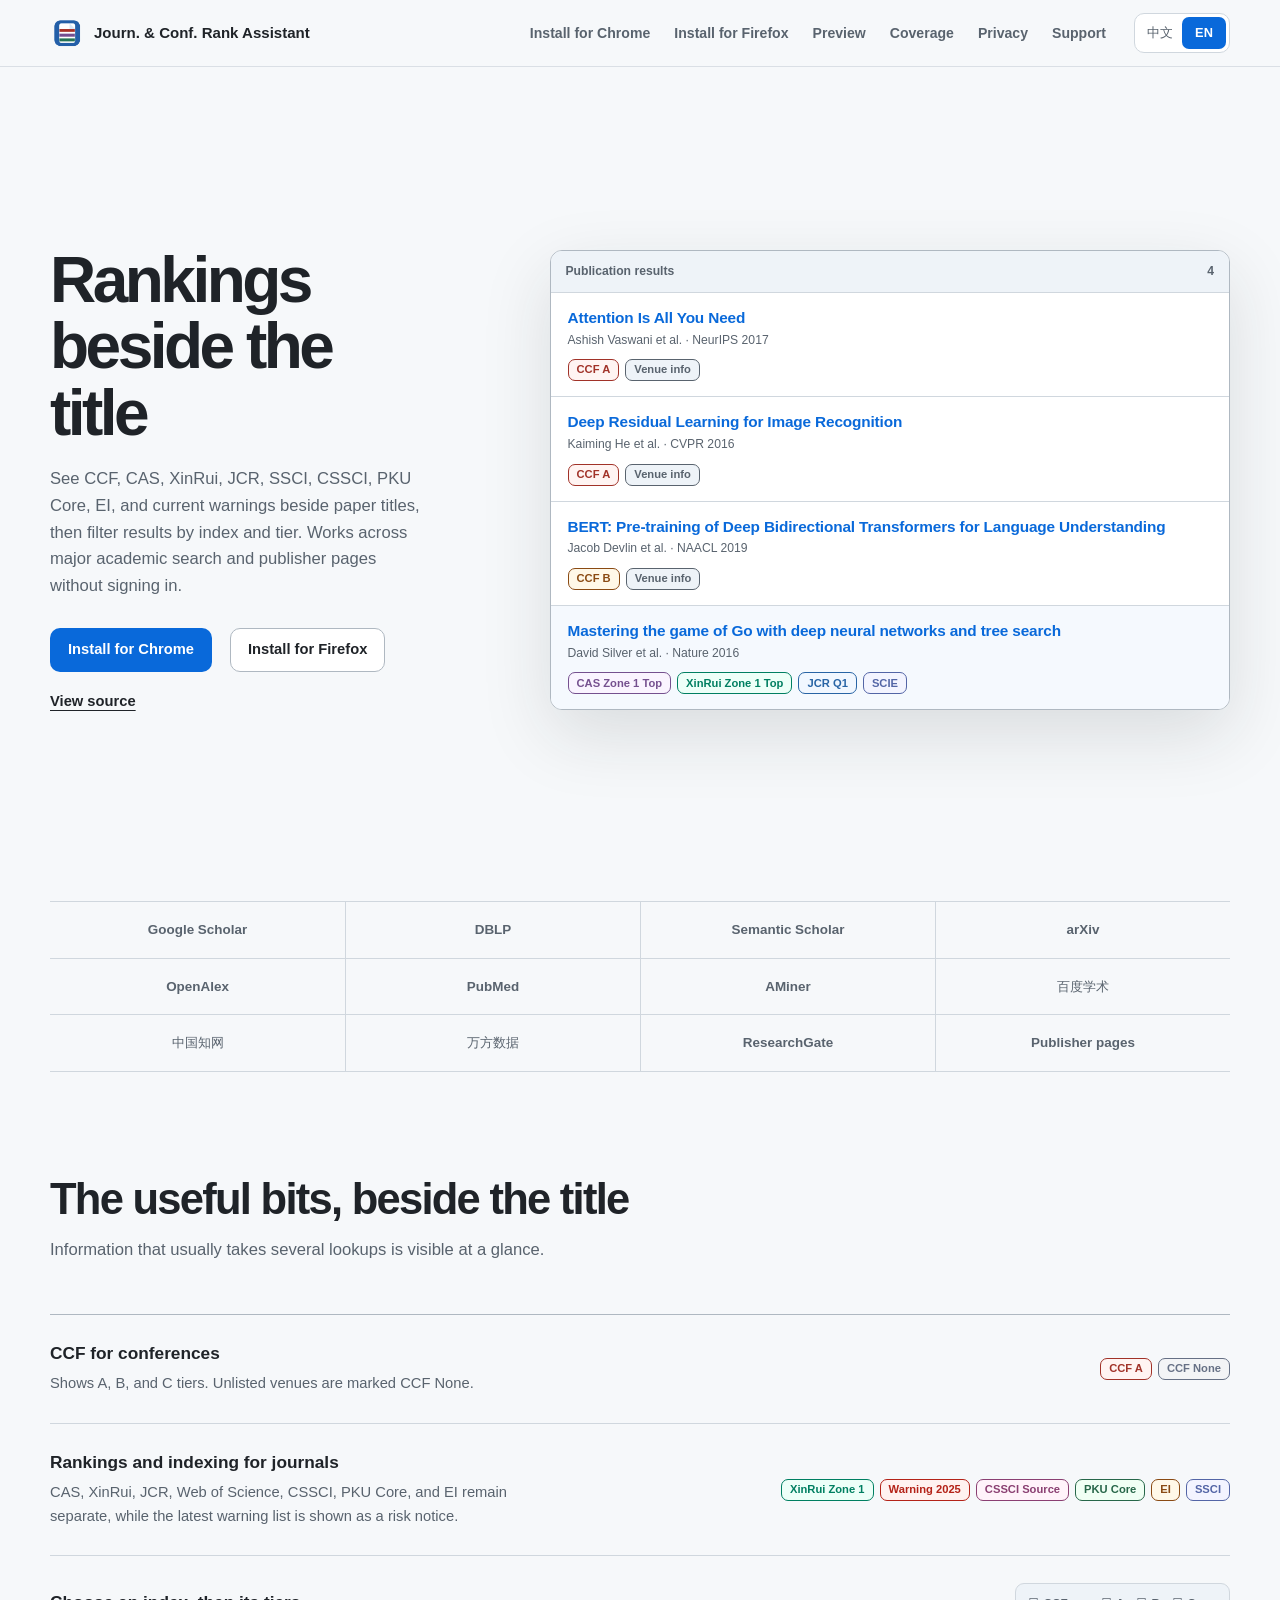
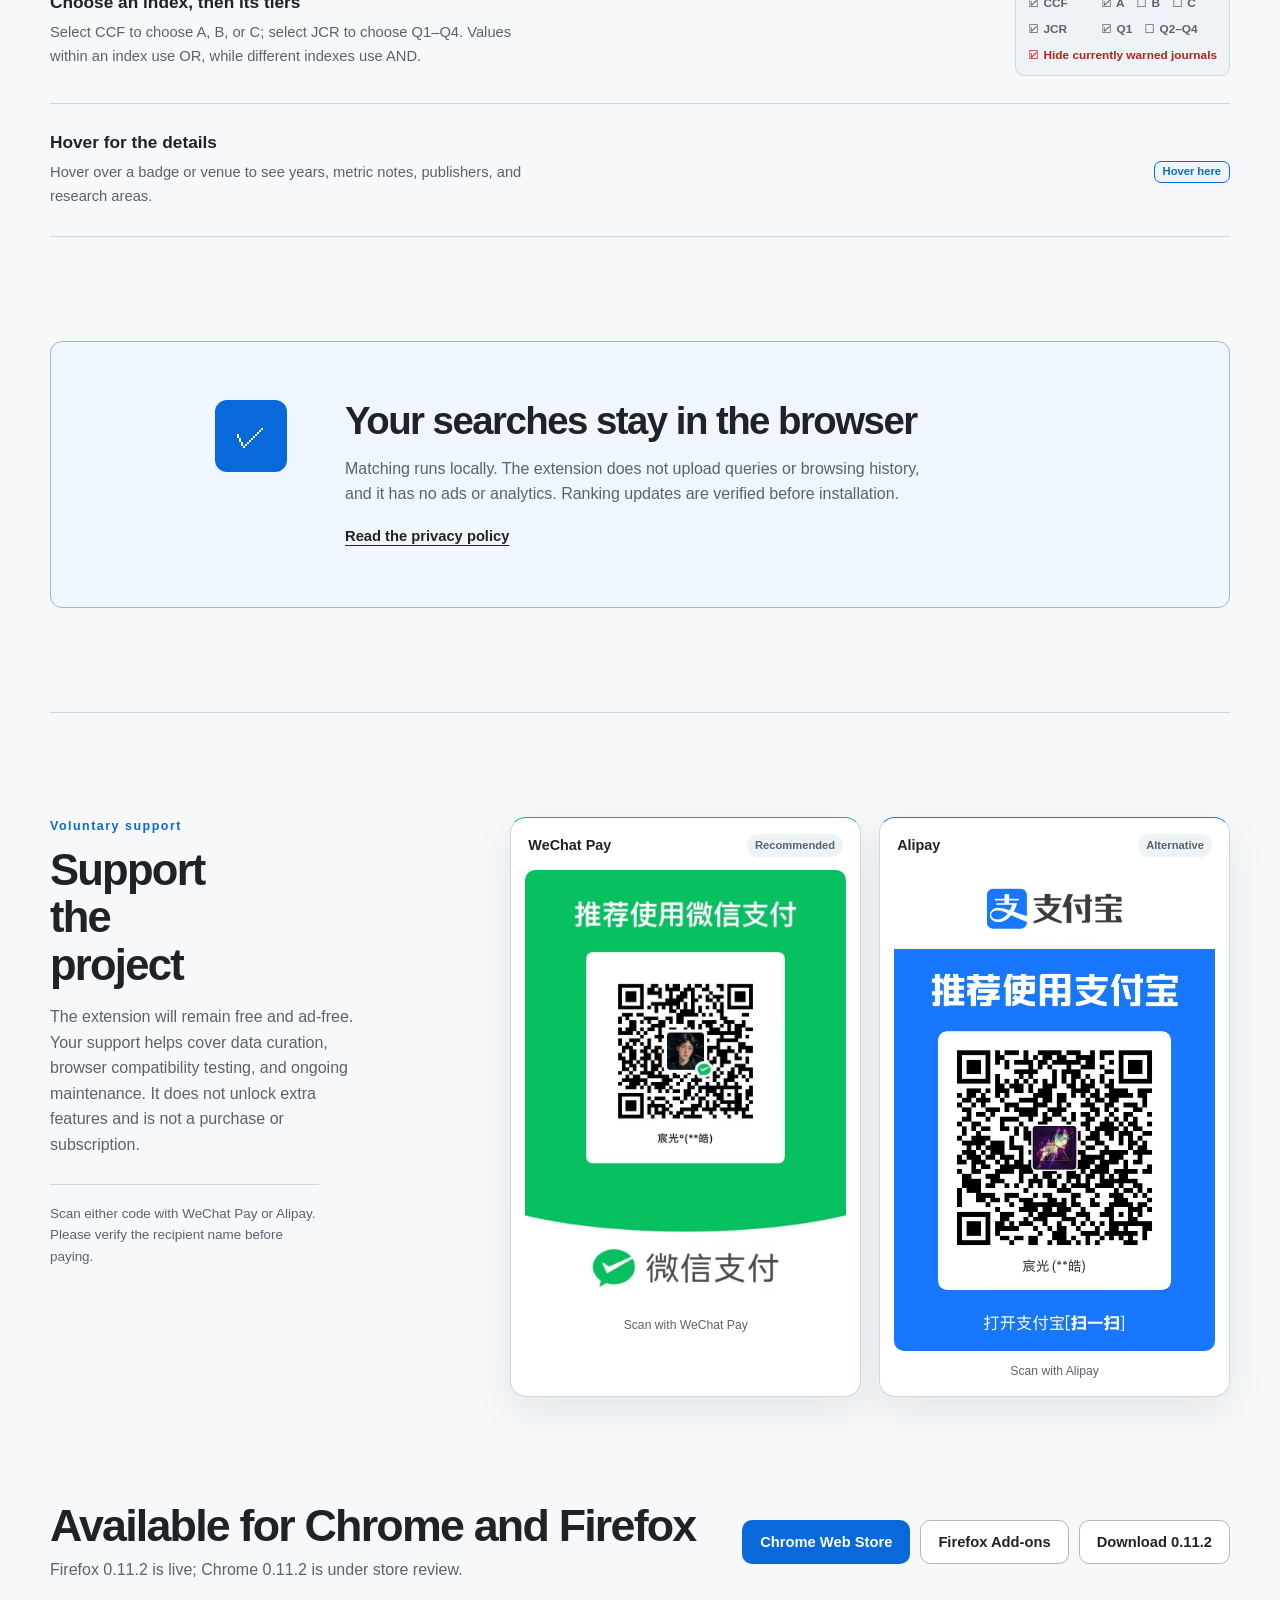
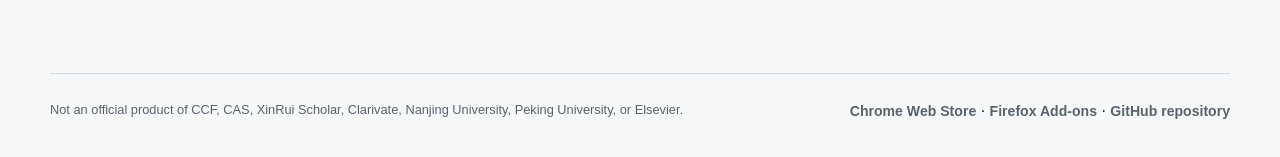
==== docs/index.html @ 6f4855c4 "Update website and release status for v0.11.2" ====
<!doctype html>
<html lang="zh-CN" data-lang="zh" translate="no" class="notranslate">
<head>
  <meta charset="utf-8">
  <meta name="viewport" content="width=device-width, initial-scale=1">
  <meta name="google" content="notranslate">
  <meta name="google-site-verification" content="rmyz9SUyBuZrdZ67i3fls0Q1gZlMisBlc8nYEHwJUdw" />
  <meta name="color-scheme" content="light dark">
  <meta name="description" content="在常用学术检索与出版社公开页面的论文标题旁显示期刊会议等级、分区与收录信息，并按索引与等级筛选论文。">
  <link rel="canonical" href="https://polarislight.github.io/Journal-Conference-Rank-Assistant/">
  <link rel="icon" type="image/png" href="assets/icon128.png">
  <link rel="stylesheet" href="styles.css">
  <title>期刊会议等级与分区助手</title>
</head>
<body>
  <a class="skip-link" href="#main" data-zh="跳到正文" data-en="Skip to content">跳到正文</a>
  <header class="site-header">
    <div class="header-inner">
      <a class="brand" href="#top" aria-label="期刊会议等级与分区助手主页" data-aria-zh="期刊会议等级与分区助手主页" data-aria-en="Journal and Conference Rank Assistant home">
        <img src="assets/icon128.png" width="34" height="34" alt="">
        <span data-zh="期刊会议等级与分区助手" data-en="Journ. & Conf. Rank Assistant">期刊会议等级与分区助手</span>
      </a>
      <nav class="site-nav" aria-label="主要导航" data-aria-zh="主要导航" data-aria-en="Primary navigation">
        <a href="https://chromewebstore.google.com/detail/ibanchmlkanbhbddpejommgfhpfofifm" data-zh="安装 Chrome 版" data-en="Install for Chrome">安装 Chrome 版</a>
        <a href="https://addons.mozilla.org/addon/journal-conf-rank-assistant" data-zh="安装 Firefox 版" data-en="Install for Firefox">安装 Firefox 版</a>
        <a href="#preview" data-zh="效果" data-en="Preview">效果</a>
        <a href="#coverage" data-zh="支持内容" data-en="Coverage">支持内容</a>
        <a href="#privacy" data-zh="隐私" data-en="Privacy">隐私</a>
        <a href="#support" data-zh="支持项目" data-en="Support">支持项目</a>
      </nav>
      <div class="language-switch" aria-label="Language">
        <button type="button" data-language="zh" aria-pressed="true">中文</button>
        <button type="button" data-language="en" aria-pressed="false">EN</button>
      </div>
    </div>
  </header>
  <main id="main">
    <section class="hero" id="top">
      <div class="hero-copy">
        <h1 data-zh="查论文时，顺手把等级看了" data-en="Rankings beside the title">查论文时，顺手把等级看了</h1>
        <p class="hero-summary" data-zh="插件把 CCF、中科院、新锐、JCR、SSCI、CSSCI、北大核心、EI 和当前预警放在论文标题旁，还能按索引与等级筛选结果。覆盖常用学术检索与出版社公开页面，无需登录。" data-en="See CCF, CAS, XinRui, JCR, SSCI, CSSCI, PKU Core, EI, and current warnings beside paper titles, then filter results by index and tier. Works across major academic search and publisher pages without signing in.">插件把 CCF、中科院、新锐、JCR、SSCI、CSSCI、北大核心、EI 和当前预警放在论文标题旁，还能按索引与等级筛选结果。覆盖常用学术检索与出版社公开页面，无需登录。</p>
        <div class="hero-actions">
          <a class="button button-primary" href="https://chromewebstore.google.com/detail/ibanchmlkanbhbddpejommgfhpfofifm" data-zh="安装 Chrome 版" data-en="Install for Chrome">安装 Chrome 版</a>
          <a class="button button-secondary" href="https://addons.mozilla.org/addon/journal-conf-rank-assistant" data-zh="安装 Firefox 版" data-en="Install for Firefox">安装 Firefox 版</a>
          <a class="text-link" href="https://github.com/PolarisLight/Journal-Conference-Rank-Assistant" data-zh="查看源代码" data-en="View source">查看源代码</a>
        </div>
      </div>
      <div class="paper-preview" id="preview" aria-label="经典论文中的插件显示效果" data-aria-zh="经典论文中的插件显示效果" data-aria-en="Extension preview on well-known papers">
        <div class="preview-toolbar"><span data-zh="论文检索结果" data-en="Publication results">论文检索结果</span><span class="preview-count">4</span></div>
        <article class="paper-row">
          <h2>Attention Is All You Need</h2><p>Ashish Vaswani et al. · NeurIPS 2017</p>
          <div class="badge-row"><span class="rank-badge badge-ccf" title="CCF A">CCF A</span><span class="venue-chip" data-zh="会议详情" data-en="Venue info">会议详情</span></div>
        </article>
        <article class="paper-row">
          <h2>Deep Residual Learning for Image Recognition</h2><p>Kaiming He et al. · CVPR 2016</p>
          <div class="badge-row"><span class="rank-badge badge-ccf" title="CCF A">CCF A</span><span class="venue-chip" data-zh="会议详情" data-en="Venue info">会议详情</span></div>
        </article>
        <article class="paper-row">
          <h2>BERT: Pre-training of Deep Bidirectional Transformers for Language Understanding</h2><p>Jacob Devlin et al. · NAACL 2019</p>
          <div class="badge-row"><span class="rank-badge badge-ccf-b" title="CCF B">CCF B</span><span class="venue-chip" data-zh="会议详情" data-en="Venue info">会议详情</span></div>
        </article>
        <article class="paper-row paper-row-journal">
          <h2>Mastering the game of Go with deep neural networks and tree search</h2><p>David Silver et al. · Nature 2016</p>
          <div class="badge-row"><span class="rank-badge badge-cas" data-zh="中科院 1区 Top" data-en="CAS Zone 1 Top">中科院 1区 Top</span><span class="rank-badge badge-xinrui" data-zh="新锐 1区 Top" data-en="XinRui Zone 1 Top">新锐 1区 Top</span><span class="rank-badge badge-jcr">JCR Q1</span><span class="rank-badge badge-wos">SCIE</span></div>
        </article>
      </div>
    </section>
    <section class="support-strip" aria-label="支持的平台" data-aria-zh="支持的平台" data-aria-en="Supported platforms"><span>Google Scholar</span><span>DBLP</span><span>Semantic Scholar</span><span>arXiv</span><span>OpenAlex</span><span>PubMed</span><span>AMiner</span><span>百度学术</span><span>中国知网</span><span>万方数据</span><span>ResearchGate</span><span data-zh="出版社页面" data-en="Publisher pages">出版社页面</span></section>
    <section class="section coverage" id="coverage">
      <div class="section-heading"><h2 data-zh="标题旁边，刚好够用" data-en="The useful bits, beside the title">标题旁边，刚好够用</h2><p data-zh="平时要另外打开几个网站查的信息，现在可以直接扫一眼。" data-en="Information that usually takes several lookups is visible at a glance.">平时要另外打开几个网站查的信息，现在可以直接扫一眼。</p></div>
      <div class="coverage-list">
        <article>
          <div><h3 data-zh="会议看 CCF" data-en="CCF for conferences">会议看 CCF</h3><p data-zh="显示 A、B、C 类。未收录的会议会明确标成 CCF None。" data-en="Shows A, B, and C tiers. Unlisted venues are marked CCF None.">显示 A、B、C 类。未收录的会议会明确标成 CCF None。</p></div>
          <div class="row-example"><span class="rank-badge badge-ccf">CCF A</span><span class="rank-badge badge-none">CCF None</span></div>
        </article>
        <article>
          <div><h3 data-zh="期刊看分区与收录" data-en="Rankings and indexing for journals">期刊看分区与收录</h3><p data-zh="中科院、新锐、JCR、Web of Science、CSSCI、北大核心和 EI 各自显示，最新预警名单另作风险提示。" data-en="CAS, XinRui, JCR, Web of Science, CSSCI, PKU Core, and EI remain separate, while the latest warning list is shown as a risk notice.">中科院、新锐、JCR、Web of Science、CSSCI、北大核心和 EI 各自显示，最新预警名单另作风险提示。</p></div>
          <div class="row-example"><span class="rank-badge badge-xinrui" data-zh="新锐 1区" data-en="XinRui Zone 1">新锐 1区</span><span class="rank-badge badge-warning" data-zh="预警 2025" data-en="Warning 2025">预警 2025</span><span class="rank-badge badge-cssci" data-zh="CSSCI 来源" data-en="CSSCI Source">CSSCI 来源</span><span class="rank-badge badge-pku" data-zh="北大核心" data-en="PKU Core">北大核心</span><span class="rank-badge badge-ei">EI</span><span class="rank-badge badge-wos">SSCI</span></div>
        </article>
        <article>
          <div><h3 data-zh="先选索引，再选等级" data-en="Choose an index, then its tiers">先选索引，再选等级</h3><p data-zh="勾选 CCF 后选择 A、B、C；勾选 JCR 后选择 Q1–Q4。同一索引内取并集，不同索引之间取交集。" data-en="Select CCF to choose A, B, or C; select JCR to choose Q1–Q4. Values within an index use OR, while different indexes use AND.">勾选 CCF 后选择 A、B、C；勾选 JCR 后选择 Q1–Q4。同一索引内取并集，不同索引之间取交集。</p></div>
          <div class="filter-example"><span>☑ CCF</span><span>☑ A　☐ B　☐ C</span><span>☑ JCR</span><span>☑ Q1　☐ Q2–Q4</span><span class="warning-filter-demo" data-zh="☑ 隐藏当前预警期刊" data-en="☑ Hide currently warned journals">☑ 隐藏当前预警期刊</span></div>
        </article>
        <article>
          <div><h3 data-zh="悬停再看细节" data-en="Hover for the details">悬停再看细节</h3><p data-zh="想细看时，把鼠标放到标签或期刊会议名称上。年份、指标说明、出版社和研究方向会出现在浮层里。" data-en="Hover over a badge or venue to see years, metric notes, publishers, and research areas.">想细看时，把鼠标放到标签或期刊会议名称上。年份、指标说明、出版社和研究方向会出现在浮层里。</p></div>
          <div class="hover-sample" tabindex="0"><span data-zh="把鼠标放这里" data-en="Hover here">把鼠标放这里</span><div class="sample-tooltip" role="tooltip"><strong>Nature</strong><span data-zh="出版商：Springer Nature" data-en="Publisher: Springer Nature">出版商：Springer Nature</span><span data-zh="方向：综合科学" data-en="Area: Multidisciplinary science">方向：综合科学</span></div></div>
        </article>
      </div>
    </section>
    <section class="section privacy-section" id="privacy">
      <div class="privacy-mark" aria-hidden="true">✓</div>
      <div class="privacy-copy"><h2 data-zh="检索记录不离开浏览器" data-en="Your searches stay in the browser">检索记录不离开浏览器</h2><p data-zh="匹配在本地完成。插件不上传检索词和浏览记录，也没有广告或统计跟踪。分区数据更新从项目仓库下载，并在替换前校验签名。" data-en="Matching runs locally. The extension does not upload queries or browsing history, and it has no ads or analytics. Ranking updates are verified before installation.">匹配在本地完成。插件不上传检索词和浏览记录，也没有广告或统计跟踪。分区数据更新从项目仓库下载，并在替换前校验签名。</p><a class="text-link" href="https://github.com/PolarisLight/Journal-Conference-Rank-Assistant/blob/main/PRIVACY.md" data-zh="阅读隐私政策" data-en="Read the privacy policy">阅读隐私政策</a></div>
    </section>
    <section class="section support-section" id="support" aria-labelledby="support-title">
      <div class="support-copy">
        <p class="support-kicker" data-zh="自愿支持" data-en="Voluntary support">自愿支持</p>
        <h2 id="support-title" data-zh="支持项目" data-en="Support the project">支持项目</h2>
        <p data-zh="插件会继续保持免费、无广告。你的支持会用于数据整理、浏览器兼容测试与项目维护，不会解锁额外功能，也不构成购买或订阅。" data-en="The extension will remain free and ad-free. Your support helps cover data curation, browser compatibility testing, and ongoing maintenance. It does not unlock extra features and is not a purchase or subscription.">插件会继续保持免费、无广告。你的支持会用于数据整理、浏览器兼容测试与项目维护，不会解锁额外功能，也不构成购买或订阅。</p>
        <p class="support-note" data-zh="请选择任意一种方式扫码。支付前请核对收款人昵称。" data-en="Scan either code with WeChat Pay or Alipay. Please verify the recipient name before paying.">请选择任意一种方式扫码。支付前请核对收款人昵称。</p>
      </div>
      <div class="support-payments" aria-label="微信与支付宝收款码" data-aria-zh="微信与支付宝收款码" data-aria-en="WeChat Pay and Alipay payment codes">
        <figure class="support-payment support-payment-wechat">
          <div class="support-payment-head"><strong data-zh="微信支付" data-en="WeChat Pay">微信支付</strong><span data-zh="推荐" data-en="Recommended">推荐</span></div>
          <img src="assets/support-wechat.jpg" width="828" height="1124" loading="lazy" decoding="async" alt="微信支付收款二维码" data-alt-zh="微信支付收款二维码" data-alt-en="WeChat Pay payment QR code">
          <figcaption data-zh="打开微信扫一扫" data-en="Scan with WeChat Pay">打开微信扫一扫</figcaption>
        </figure>
        <figure class="support-payment support-payment-alipay">
          <div class="support-payment-head"><strong data-zh="支付宝" data-en="Alipay">支付宝</strong><span data-zh="备用" data-en="Alternative">备用</span></div>
          <img src="assets/support-alipay.jpg" width="1280" height="1919" loading="lazy" decoding="async" alt="支付宝收款二维码" data-alt-zh="支付宝收款二维码" data-alt-en="Alipay payment QR code">
          <figcaption data-zh="打开支付宝扫一扫" data-en="Scan with Alipay">打开支付宝扫一扫</figcaption>
        </figure>
      </div>
    </section>
    <section class="final-cta"><div><h2 data-zh="Chrome 与 Firefox 均已上架" data-en="Available for Chrome and Firefox">Chrome 与 Firefox 均已上架</h2><p data-zh="Firefox 0.11.2 已发布；Chrome 0.11.2 正在商店审核。" data-en="Firefox 0.11.2 is live; Chrome 0.11.2 is under store review.">Firefox 0.11.2 已发布；Chrome 0.11.2 正在商店审核。</p></div><div class="final-actions"><a class="button button-primary" href="https://chromewebstore.google.com/detail/ibanchmlkanbhbddpejommgfhpfofifm" data-zh="Chrome Web Store" data-en="Chrome Web Store">Chrome Web Store</a><a class="button button-secondary" href="https://addons.mozilla.org/addon/journal-conf-rank-assistant" data-zh="Firefox Add-ons" data-en="Firefox Add-ons">Firefox Add-ons</a><a class="button button-secondary" href="https://github.com/PolarisLight/Journal-Conference-Rank-Assistant/releases/tag/v0.11.2" data-zh="下载 0.11.2" data-en="Download 0.11.2">下载 0.11.2</a></div></section>
  </main>
  <footer><p data-zh="非 CCF、中科院、新锐学术、Clarivate、南京大学、北京大学或 Elsevier 官方产品。" data-en="Not an official product of CCF, CAS, XinRui Scholar, Clarivate, Nanjing University, Peking University, or Elsevier.">非 CCF、中科院、新锐学术、Clarivate、南京大学、北京大学或 Elsevier 官方产品。</p><div><a href="https://chromewebstore.google.com/detail/ibanchmlkanbhbddpejommgfhpfofifm" data-zh="Chrome 官方安装" data-en="Chrome Web Store">Chrome 官方安装</a> · <a href="https://addons.mozilla.org/addon/journal-conf-rank-assistant" data-zh="Firefox 官方安装" data-en="Firefox Add-ons">Firefox 官方安装</a> · <a href="https://github.com/PolarisLight/Journal-Conference-Rank-Assistant" data-zh="GitHub 仓库" data-en="GitHub repository">GitHub 仓库</a></div></footer>
  <script src="script.js"></script>
</body>
</html>
---- docs/styles.css ----
:root {
  color-scheme: light dark;
  --page: #f6f8fa;
  --surface: #ffffff;
  --surface-soft: #eef3f8;
  --text: #1f2328;
  --muted: #59636e;
  --line: #d0d7de;
  --line-strong: #afb8c1;
  --accent: #0969da;
  --accent-hover: #075bbd;
  --accent-text: #ffffff;
  --shadow: 0 24px 70px rgba(31, 35, 40, 0.13);
  --radius: 12px;
  --max-width: 1180px;
  font-family: ui-sans-serif, -apple-system, BlinkMacSystemFont, "Segoe UI", sans-serif;
  font-synthesis: none;
}

* {
  box-sizing: border-box;
}

[hidden] {
  display: none !important;
}

html {
  scroll-behavior: smooth;
}

body {
  margin: 0;
  color: var(--text);
  background: var(--page);
  line-height: 1.6;
  text-rendering: optimizeLegibility;
}

a {
  color: inherit;
}

button,
a {
  -webkit-tap-highlight-color: transparent;
}

button:focus-visible,
a:focus-visible,
[tabindex]:focus-visible {
  outline: 3px solid color-mix(in srgb, var(--accent) 55%, transparent);
  outline-offset: 3px;
}

.skip-link {
  position: fixed;
  top: 10px;
  left: 10px;
  z-index: 20;
  padding: 8px 12px;
  border-radius: var(--radius);
  color: var(--accent-text);
  background: var(--accent);
  transform: translateY(-160%);
}

.skip-link:focus {
  transform: translateY(0);
}

.site-header {
  position: sticky;
  top: 0;
  z-index: 10;
  border-bottom: 1px solid color-mix(in srgb, var(--line) 75%, transparent);
  background: color-mix(in srgb, var(--page) 92%, transparent);
  backdrop-filter: blur(14px);
  -webkit-backdrop-filter: blur(14px);
}

.header-inner {
  display: grid;
  grid-template-columns: minmax(0, 1fr) auto auto;
  align-items: center;
  gap: 28px;
  width: min(calc(100% - 40px), var(--max-width));
  min-height: 66px;
  margin: 0 auto;
}

.brand {
  display: inline-flex;
  align-items: center;
  gap: 10px;
  width: fit-content;
  font-size: 0.94rem;
  font-weight: 700;
  text-decoration: none;
  white-space: nowrap;
}

.brand img {
  border-radius: 9px;
}

.site-nav {
  display: flex;
  gap: 24px;
  white-space: nowrap;
}

.site-nav a,
footer a {
  color: var(--muted);
  font-size: 0.88rem;
  font-weight: 600;
  text-decoration: none;
}

.site-nav a:hover,
footer a:hover,
.text-link:hover {
  color: var(--accent);
}

.language-switch {
  display: flex;
  padding: 3px;
  border: 1px solid var(--line);
  border-radius: 10px;
  background: var(--surface);
}

.language-switch button {
  min-width: 44px;
  min-height: 32px;
  padding: 4px 9px;
  border: 0;
  border-radius: 7px;
  color: var(--muted);
  background: transparent;
  font: inherit;
  font-size: 0.8rem;
  font-weight: 700;
  cursor: pointer;
}

.language-switch button[aria-pressed="true"] {
  color: var(--accent-text);
  background: var(--accent);
}

main,
footer {
  width: min(calc(100% - 40px), var(--max-width));
  margin: 0 auto;
}

.support-section {
  display: grid;
  grid-template-columns: minmax(240px, 0.68fr) minmax(520px, 1.32fr);
  gap: clamp(44px, 7vw, 92px);
  align-items: start;
  border-top: 1px solid var(--line);
}

.support-copy {
  position: sticky;
  top: 106px;
}

.support-kicker {
  margin-bottom: 10px;
  color: var(--accent);
  font-size: 0.78rem;
  font-weight: 800;
  letter-spacing: 0.12em;
}

.support-copy h2 {
  max-width: 7ch;
}

.support-copy > p:not(.support-kicker) {
  max-width: 36ch;
  color: var(--muted);
}

.support-note {
  margin: 26px 0 0;
  padding-top: 18px;
  border-top: 1px solid var(--line);
  font-size: 0.84rem;
}

.support-payments {
  display: grid;
  grid-template-columns: repeat(2, minmax(0, 1fr));
  gap: 18px;
}

.support-payment {
  min-width: 0;
  margin: 0;
  padding: 14px;
  border: 1px solid var(--line);
  border-radius: 16px;
  background: var(--surface);
  box-shadow: 0 14px 38px rgba(31, 35, 40, 0.08);
}

.support-payment-head {
  display: flex;
  align-items: center;
  justify-content: space-between;
  gap: 12px;
  min-height: 38px;
  padding: 0 3px 10px;
}

.support-payment-head strong {
  font-size: 0.9rem;
}

.support-payment-head span {
  padding: 3px 8px;
  border-radius: 999px;
  color: var(--muted);
  background: var(--surface-soft);
  font-size: 0.7rem;
  font-weight: 700;
}

.support-payment img {
  display: block;
  width: 100%;
  height: auto;
  border-radius: 10px;
  background: #ffffff;
}

.support-payment figcaption {
  padding: 11px 3px 1px;
  color: var(--muted);
  font-size: 0.76rem;
  text-align: center;
}

.support-payment-wechat {
  border-top-color: #07c160;
}

.support-payment-alipay {
  border-top-color: #1677ff;
}

.hero {
  display: grid;
  grid-template-columns: minmax(300px, 0.82fr) minmax(560px, 1.32fr);
  align-items: center;
  gap: clamp(42px, 6vw, 84px);
  min-height: calc(100dvh - 66px);
  padding: 48px 0 56px;
}

h1,
h2,
h3,
p {
  margin-top: 0;
}

h1 {
  max-width: 10ch;
  margin-bottom: 20px;
  font-size: clamp(2.8rem, 5vw, 4.8rem);
  line-height: 1.04;
  letter-spacing: -0.055em;
}

h2 {
  margin-bottom: 14px;
  font-size: clamp(2rem, 3.4vw, 3.25rem);
  line-height: 1.1;
  letter-spacing: -0.04em;
}

h3 {
  margin-bottom: 7px;
  font-size: 1.08rem;
  line-height: 1.35;
}

.hero-summary {
  max-width: 40ch;
  margin-bottom: 28px;
  color: var(--muted);
  font-size: 1.04rem;
}

.hero-actions {
  display: flex;
  align-items: center;
  flex-wrap: wrap;
  gap: 18px;
}

.button {
  display: inline-flex;
  align-items: center;
  justify-content: center;
  min-height: 44px;
  padding: 10px 17px;
  border: 1px solid transparent;
  border-radius: 10px;
  font-size: 0.92rem;
  font-weight: 700;
  line-height: 1;
  text-decoration: none;
  white-space: nowrap;
  transition: transform 140ms ease, background-color 140ms ease;
}

.button:active {
  transform: translateY(1px);
}

.button-primary {
  color: var(--accent-text);
  background: var(--accent);
}

.button-primary:hover {
  background: var(--accent-hover);
}

.button-secondary {
  border-color: var(--line-strong);
  color: var(--text);
  background: var(--surface);
}

.button-secondary:hover {
  border-color: var(--accent);
  color: var(--accent);
}

.text-link {
  color: var(--text);
  font-size: 0.92rem;
  font-weight: 650;
  text-underline-offset: 4px;
}

.paper-preview {
  overflow: hidden;
  border: 1px solid var(--line-strong);
  border-radius: var(--radius);
  background: var(--surface);
  box-shadow: var(--shadow);
}

.preview-toolbar {
  display: flex;
  align-items: center;
  gap: 9px;
  min-height: 42px;
  padding: 0 15px;
  border-bottom: 1px solid var(--line);
  color: var(--muted);
  background: var(--surface-soft);
  font-size: 0.76rem;
  font-weight: 700;
}

.preview-count {
  margin-left: auto;
  font-variant-numeric: tabular-nums;
}

.paper-row {
  padding: 15px 17px;
  border-bottom: 1px solid var(--line);
}

.paper-row:last-child {
  border-bottom: 0;
}

.paper-row h2 {
  max-width: none;
  margin: 0 0 3px;
  color: var(--accent);
  font-size: 0.96rem;
  line-height: 1.3;
  letter-spacing: -0.01em;
}

.paper-row p {
  margin-bottom: 9px;
  color: var(--muted);
  font-size: 0.76rem;
}

.paper-row-journal {
  background: color-mix(in srgb, var(--accent) 4%, var(--surface));
}

.badge-row,
.row-example {
  display: flex;
  align-items: center;
  flex-wrap: wrap;
  gap: 6px;
}

.rank-badge,
.venue-chip,
.hover-sample > span {
  display: inline-flex;
  align-items: center;
  min-height: 22px;
  padding: 2px 8px;
  border: 1px solid currentColor;
  border-radius: 7px;
  font-size: 0.7rem;
  font-weight: 750;
  line-height: 1.2;
  white-space: nowrap;
}

.badge-ccf {
  color: #a13228;
  background: #fff4f2;
}

.badge-ccf-b {
  color: #8a4a13;
  background: #fff8e8;
}

.badge-none {
  color: #667085;
  background: #f3f4f6;
}

.badge-cas {
  color: #75508f;
  background: #faf4ff;
}

.badge-xinrui {
  color: #007f61;
  background: #edfff8;
}

.badge-warning {
  color: #b42318;
  background: #fff2f0;
}

.badge-jcr {
  color: #2864a5;
  background: #f1f7ff;
}

.badge-wos {
  color: #5365a6;
  background: #f3f4ff;
}

.badge-cssci {
  color: #8a3f72;
  background: #fff3fa;
}

.badge-pku {
  color: #276749;
  background: #f0fff4;
}

.badge-ei {
  color: #8a4a13;
  background: #fff8e8;
}

.filter-example {
  display: grid;
  grid-template-columns: auto auto;
  justify-self: end;
  gap: 7px 14px;
  padding: 10px 12px;
  border: 1px solid var(--line);
  border-radius: 9px;
  color: var(--muted);
  background: var(--surface-soft);
  font-size: 0.74rem;
  font-weight: 700;
}

.warning-filter-demo {
  grid-column: 1 / -1;
  color: #b42318;
}

.venue-chip {
  color: var(--muted);
  background: var(--surface-soft);
}

.support-strip {
  display: grid;
  grid-template-columns: repeat(4, 1fr);
  border-top: 1px solid var(--line);
  border-bottom: 1px solid var(--line);
}

.support-strip span {
  padding: 17px 12px;
  color: var(--muted);
  font-size: 0.84rem;
  font-weight: 700;
  text-align: center;
}

.support-strip span + span {
  border-left: 1px solid var(--line);
}
.support-strip span:nth-child(4n + 1) {
  border-left: 0;
}

.support-strip span:nth-child(n + 5) {
  border-top: 1px solid var(--line);
}

.section {
  padding: 104px 0;
}

.section-heading {
  max-width: 650px;
  margin-bottom: 50px;
}

.section-heading p,
.coverage-list p,
.privacy-copy p,
.final-cta p {
  color: var(--muted);
}

.section-heading p {
  margin-bottom: 0;
  font-size: 1.04rem;
}

.coverage-list {
  border-top: 1px solid var(--line-strong);
}

.coverage-list article {
  display: grid;
  grid-template-columns: minmax(0, 1fr) minmax(250px, 0.72fr);
  align-items: center;
  gap: 24px;
  padding: 27px 0;
  border-bottom: 1px solid var(--line);
}

.coverage-list p {
  max-width: 58ch;
  margin-bottom: 0;
  font-size: 0.92rem;
}

.row-example {
  justify-content: flex-end;
}

.hover-sample {
  position: relative;
  justify-self: end;
  cursor: default;
}

.hover-sample > span {
  color: var(--accent);
  background: color-mix(in srgb, var(--accent) 7%, var(--surface));
}

.sample-tooltip {
  position: absolute;
  right: 0;
  bottom: calc(100% + 10px);
  z-index: 3;
  display: grid;
  gap: 3px;
  width: 235px;
  padding: 12px 14px;
  border: 1px solid var(--line-strong);
  border-radius: 10px;
  color: var(--text);
  background: var(--surface);
  box-shadow: 0 14px 36px rgba(31, 35, 40, 0.18);
  font-size: 0.78rem;
  opacity: 0;
  pointer-events: none;
  transform: translateY(5px);
  transition: opacity 120ms ease, transform 120ms ease;
}

.sample-tooltip span {
  color: var(--muted);
}

.hover-sample:hover .sample-tooltip,
.hover-sample:focus .sample-tooltip,
.hover-sample:focus-within .sample-tooltip {
  opacity: 1;
  transform: translateY(0);
}

.privacy-section {
  display: grid;
  grid-template-columns: 96px minmax(0, 720px);
  align-items: start;
  justify-content: center;
  gap: 34px;
  margin-bottom: 104px;
  padding: 58px;
  border: 1px solid color-mix(in srgb, var(--accent) 28%, var(--line));
  border-radius: var(--radius);
  background: color-mix(in srgb, var(--accent) 6%, var(--surface));
}

.privacy-mark {
  display: grid;
  place-items: center;
  width: 72px;
  height: 72px;
  border-radius: var(--radius);
  color: var(--accent-text);
  background: var(--accent);
  font-size: 2rem;
  font-weight: 800;
}

.privacy-copy h2 {
  font-size: clamp(1.9rem, 3vw, 2.8rem);
}

.privacy-copy p {
  max-width: 68ch;
}

.final-cta {
  display: flex;
  align-items: center;
  justify-content: space-between;
  gap: 40px;
  padding: 0 0 90px;
}

.final-cta h2 {
  margin-bottom: 7px;
  font-size: clamp(2rem, 3.5vw, 3.2rem);
}

.final-cta p {
  margin-bottom: 0;
}

.final-actions {
  display: flex;
  flex-wrap: wrap;
  gap: 10px;
}

footer {
  display: flex;
  align-items: center;
  justify-content: space-between;
  gap: 24px;
  padding: 24px 0 34px;
  border-top: 1px solid var(--line);
}

footer p {
  margin: 0;
  color: var(--muted);
  font-size: 0.8rem;
}

@media (prefers-color-scheme: dark) {
  :root {
    --page: #0d1117;
    --surface: #161b22;
    --surface-soft: #21262d;
    --text: #f0f6fc;
    --muted: #9da7b3;
    --line: #30363d;
    --line-strong: #484f58;
    --accent: #58a6ff;
    --accent-hover: #79b8ff;
    --accent-text: #0d1117;
    --shadow: 0 24px 70px rgba(0, 0, 0, 0.38);
  }

  .badge-ccf { color: #ff938a; background: #321b1b; }
  .badge-ccf-b { color: #e3b341; background: #2e2414; }
  .badge-none { color: #b1bac4; background: #252a31; }
  .badge-cas { color: #d2a8ff; background: #281d32; }
  .badge-jcr { color: #79c0ff; background: #17263a; }
  .badge-wos { color: #a5b4fc; background: #20223d; }
  .badge-cssci { color: #f0a6d2; background: #321d2b; }
  .badge-pku { color: #7ee2a8; background: #173126; }
  .badge-ei { color: #e3b341; background: #2e2414; }
  .sample-tooltip { box-shadow: 0 14px 36px rgba(0, 0, 0, 0.48); }
  .support-payment { box-shadow: 0 14px 38px rgba(0, 0, 0, 0.24); }
}

@media (max-width: 960px) {
  .site-nav { display: none; }
  .header-inner { grid-template-columns: minmax(0, 1fr) auto; }
  .hero {
    grid-template-columns: 1fr;
    min-height: auto;
    padding: 68px 0 74px;
  }
  .hero-copy { max-width: 650px; }
  h1 { max-width: 12ch; }
  .coverage-list article {
    grid-template-columns: minmax(0, 1fr) minmax(220px, 0.72fr);
  }
  .support-section {
    grid-template-columns: 1fr;
  }
  .support-copy {
    position: static;
  }
  .support-copy h2 {
    max-width: none;
  }
  .row-example,
  .hover-sample,
  .filter-example {
    grid-column: 2;
    justify-self: start;
    justify-content: flex-start;
  }
}

@media (max-width: 640px) {
  .header-inner,
  main,
  footer {
    width: min(calc(100% - 28px), var(--max-width));
  }
  .header-inner { gap: 12px; }
  .brand span { display: none; }
  .hero { gap: 38px; padding: 52px 0 60px; }
  h1 { font-size: clamp(2.55rem, 13vw, 3.5rem); }
  .paper-row { padding: 14px; }
  .paper-row h2 { font-size: 0.91rem; }
  .support-strip {
    grid-template-columns: repeat(2, 1fr);
  }
  .support-strip span:nth-child(odd) { border-left: 0; }
  .support-strip span:nth-child(n + 3) { border-top: 1px solid var(--line); }
  .section { padding: 78px 0; }
  .section-heading { margin-bottom: 36px; }
  .coverage-list article {
    grid-template-columns: 1fr;
    gap: 12px;
    padding: 25px 0;
  }
  .row-example,
  .hover-sample,
  .filter-example { grid-column: 1; justify-self: start; }
  .sample-tooltip { right: auto; left: 0; }
  .privacy-section {
    grid-template-columns: 1fr;
    gap: 24px;
    margin-bottom: 78px;
    padding: 34px 24px;
  }
  .privacy-mark { width: 56px; height: 56px; font-size: 1.55rem; }
  .support-payments {
    grid-template-columns: 1fr;
  }
  .support-payment {
    padding: 12px;
  }
  .final-cta {
    align-items: flex-start;
    flex-direction: column;
    padding-bottom: 70px;
  }
  footer {
    align-items: flex-start;
    flex-direction: column;
  }
}

@media (prefers-reduced-motion: reduce) {
  html { scroll-behavior: auto; }
  *, *::before, *::after {
    scroll-behavior: auto !important;
    transition-duration: 0.01ms !important;
  }
}
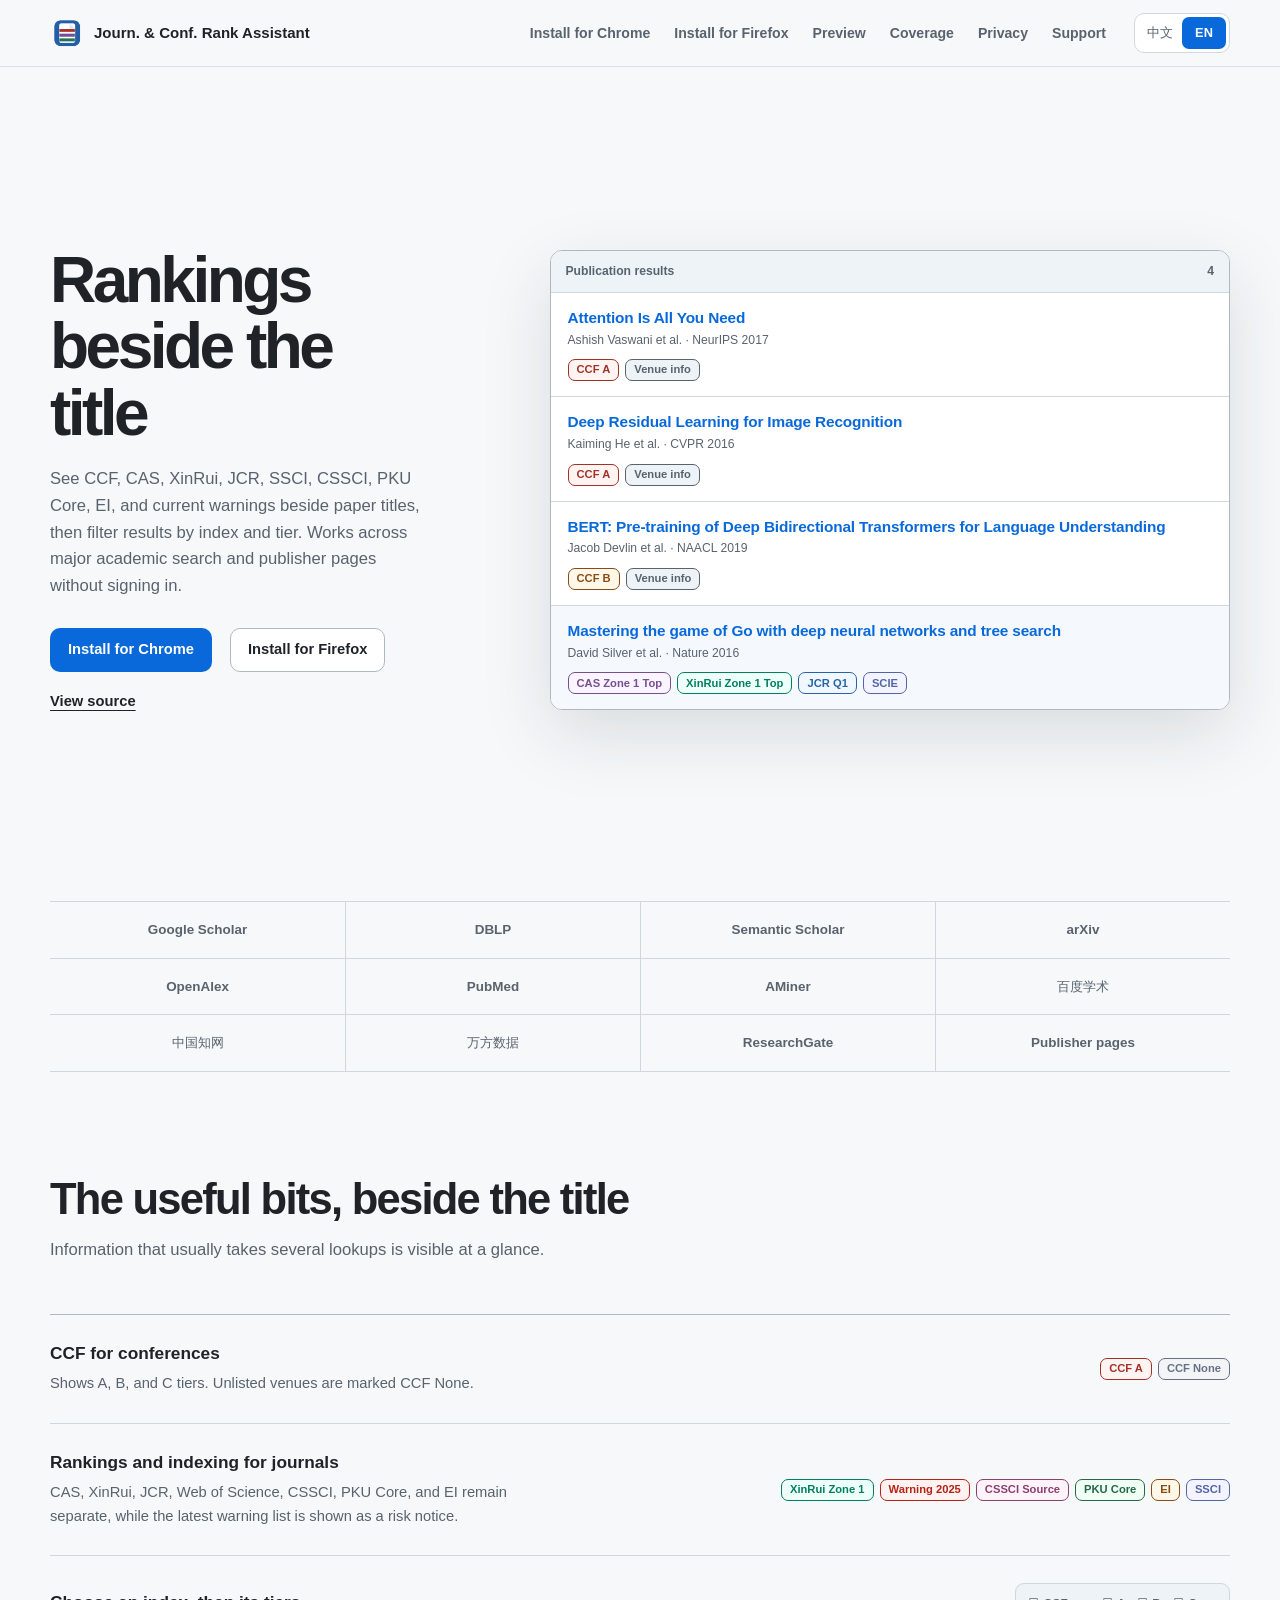
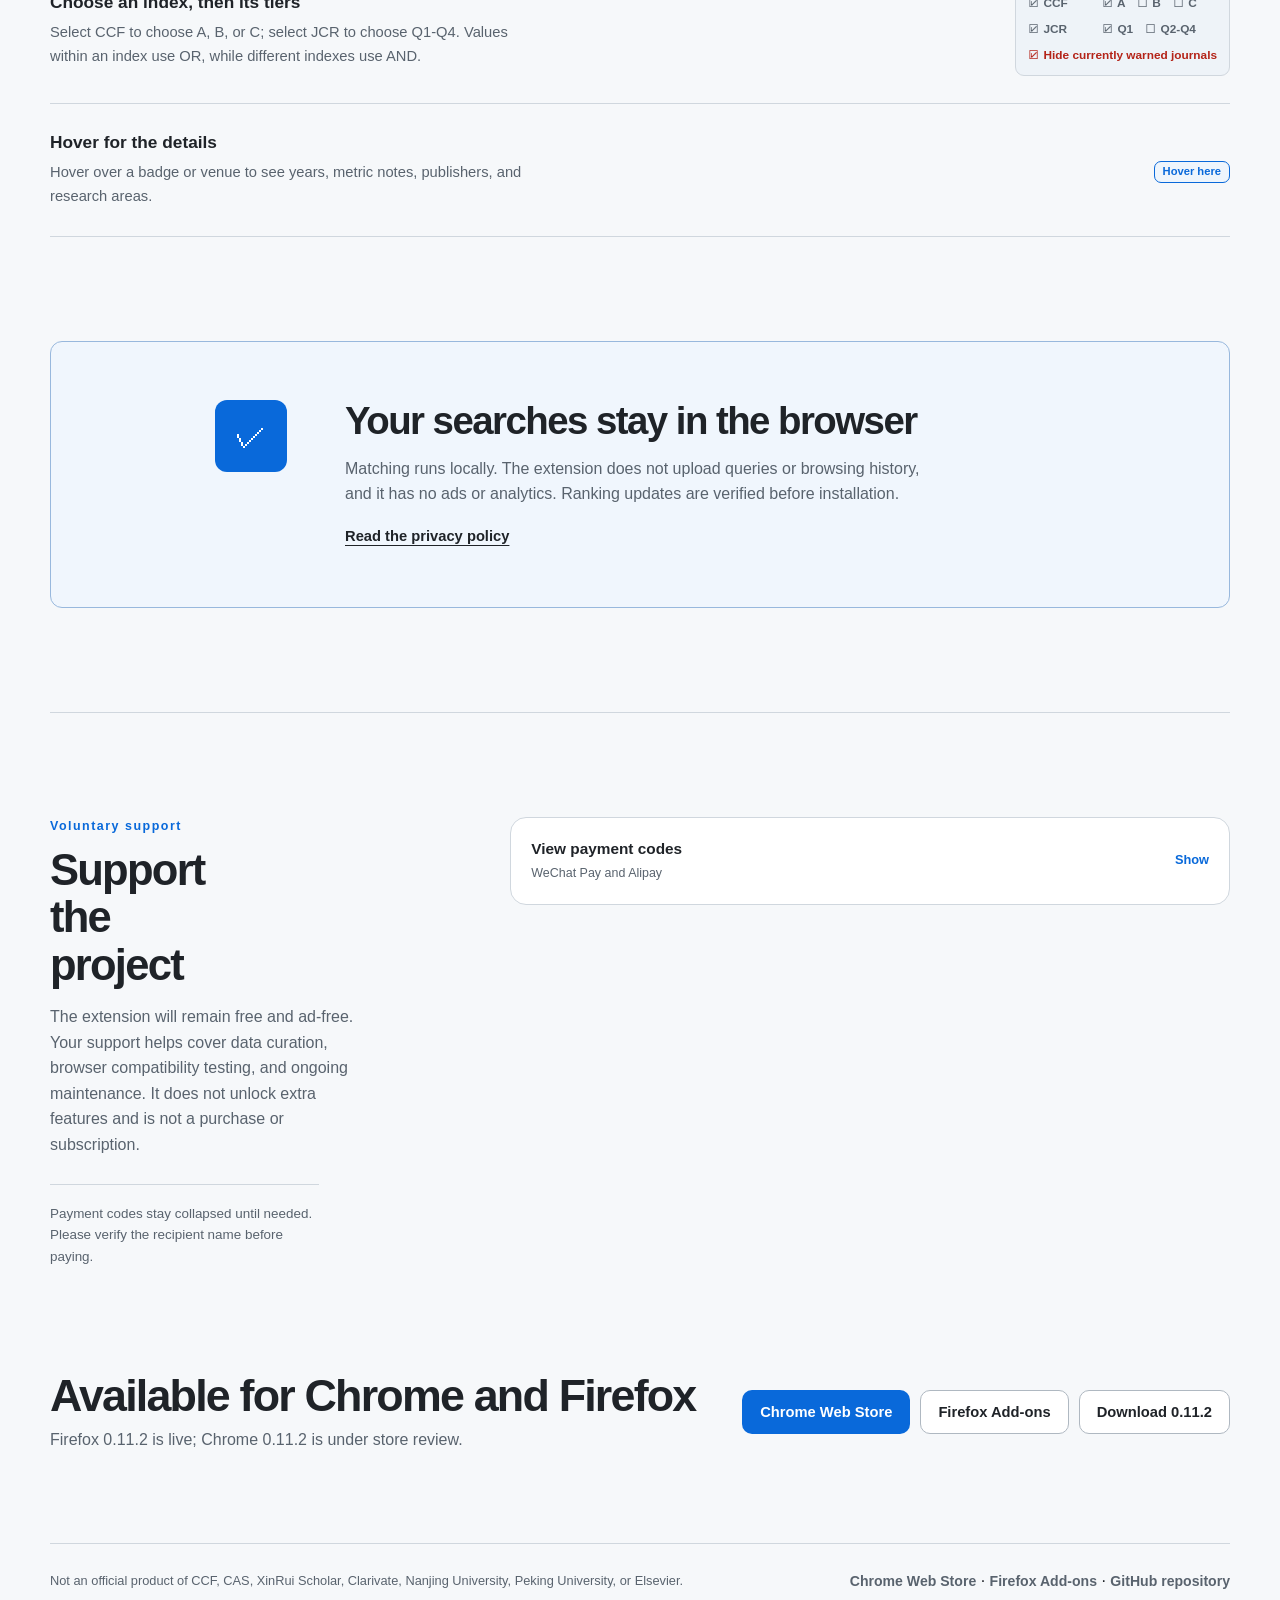
==== commit d8db8835: "Collapse donation codes by default" ====
--- a/docs/index.html
+++ b/docs/index.html
@@ -78,8 +78,8 @@
           <div class="row-example"><span class="rank-badge badge-xinrui" data-zh="新锐 1区" data-en="XinRui Zone 1">新锐 1区</span><span class="rank-badge badge-warning" data-zh="预警 2025" data-en="Warning 2025">预警 2025</span><span class="rank-badge badge-cssci" data-zh="CSSCI 来源" data-en="CSSCI Source">CSSCI 来源</span><span class="rank-badge badge-pku" data-zh="北大核心" data-en="PKU Core">北大核心</span><span class="rank-badge badge-ei">EI</span><span class="rank-badge badge-wos">SSCI</span></div>
         </article>
         <article>
-          <div><h3 data-zh="先选索引，再选等级" data-en="Choose an index, then its tiers">先选索引，再选等级</h3><p data-zh="勾选 CCF 后选择 A、B、C；勾选 JCR 后选择 Q1–Q4。同一索引内取并集，不同索引之间取交集。" data-en="Select CCF to choose A, B, or C; select JCR to choose Q1–Q4. Values within an index use OR, while different indexes use AND.">勾选 CCF 后选择 A、B、C；勾选 JCR 后选择 Q1–Q4。同一索引内取并集，不同索引之间取交集。</p></div>
-          <div class="filter-example"><span>☑ CCF</span><span>☑ A　☐ B　☐ C</span><span>☑ JCR</span><span>☑ Q1　☐ Q2–Q4</span><span class="warning-filter-demo" data-zh="☑ 隐藏当前预警期刊" data-en="☑ Hide currently warned journals">☑ 隐藏当前预警期刊</span></div>
+          <div><h3 data-zh="先选索引，再选等级" data-en="Choose an index, then its tiers">先选索引，再选等级</h3><p data-zh="勾选 CCF 后选择 A、B、C；勾选 JCR 后选择 Q1-Q4。同一索引内取并集，不同索引之间取交集。" data-en="Select CCF to choose A, B, or C; select JCR to choose Q1-Q4. Values within an index use OR, while different indexes use AND.">勾选 CCF 后选择 A、B、C；勾选 JCR 后选择 Q1-Q4。同一索引内取并集，不同索引之间取交集。</p></div>
+          <div class="filter-example"><span>☑ CCF</span><span>☑ A　☐ B　☐ C</span><span>☑ JCR</span><span>☑ Q1　☐ Q2-Q4</span><span class="warning-filter-demo" data-zh="☑ 隐藏当前预警期刊" data-en="☑ Hide currently warned journals">☑ 隐藏当前预警期刊</span></div>
         </article>
         <article>
           <div><h3 data-zh="悬停再看细节" data-en="Hover for the details">悬停再看细节</h3><p data-zh="想细看时，把鼠标放到标签或期刊会议名称上。年份、指标说明、出版社和研究方向会出现在浮层里。" data-en="Hover over a badge or venue to see years, metric notes, publishers, and research areas.">想细看时，把鼠标放到标签或期刊会议名称上。年份、指标说明、出版社和研究方向会出现在浮层里。</p></div>
@@ -96,20 +96,30 @@
         <p class="support-kicker" data-zh="自愿支持" data-en="Voluntary support">自愿支持</p>
         <h2 id="support-title" data-zh="支持项目" data-en="Support the project">支持项目</h2>
         <p data-zh="插件会继续保持免费、无广告。你的支持会用于数据整理、浏览器兼容测试与项目维护，不会解锁额外功能，也不构成购买或订阅。" data-en="The extension will remain free and ad-free. Your support helps cover data curation, browser compatibility testing, and ongoing maintenance. It does not unlock extra features and is not a purchase or subscription.">插件会继续保持免费、无广告。你的支持会用于数据整理、浏览器兼容测试与项目维护，不会解锁额外功能，也不构成购买或订阅。</p>
-        <p class="support-note" data-zh="请选择任意一种方式扫码。支付前请核对收款人昵称。" data-en="Scan either code with WeChat Pay or Alipay. Please verify the recipient name before paying.">请选择任意一种方式扫码。支付前请核对收款人昵称。</p>
+        <p class="support-note" data-zh="收款码默认收起，需要时再展开。支付前请核对收款人昵称。" data-en="Payment codes stay collapsed until needed. Please verify the recipient name before paying.">收款码默认收起，需要时再展开。支付前请核对收款人昵称。</p>
       </div>
-      <div class="support-payments" aria-label="微信与支付宝收款码" data-aria-zh="微信与支付宝收款码" data-aria-en="WeChat Pay and Alipay payment codes">
-        <figure class="support-payment support-payment-wechat">
-          <div class="support-payment-head"><strong data-zh="微信支付" data-en="WeChat Pay">微信支付</strong><span data-zh="推荐" data-en="Recommended">推荐</span></div>
-          <img src="assets/support-wechat.jpg" width="828" height="1124" loading="lazy" decoding="async" alt="微信支付收款二维码" data-alt-zh="微信支付收款二维码" data-alt-en="WeChat Pay payment QR code">
-          <figcaption data-zh="打开微信扫一扫" data-en="Scan with WeChat Pay">打开微信扫一扫</figcaption>
-        </figure>
-        <figure class="support-payment support-payment-alipay">
-          <div class="support-payment-head"><strong data-zh="支付宝" data-en="Alipay">支付宝</strong><span data-zh="备用" data-en="Alternative">备用</span></div>
-          <img src="assets/support-alipay.jpg" width="1280" height="1919" loading="lazy" decoding="async" alt="支付宝收款二维码" data-alt-zh="支付宝收款二维码" data-alt-en="Alipay payment QR code">
-          <figcaption data-zh="打开支付宝扫一扫" data-en="Scan with Alipay">打开支付宝扫一扫</figcaption>
-        </figure>
-      </div>
+      <details class="support-disclosure">
+        <summary>
+          <span class="support-disclosure-copy">
+            <strong data-zh="查看收款码" data-en="View payment codes">查看收款码</strong>
+            <small data-zh="微信支付与支付宝" data-en="WeChat Pay and Alipay">微信支付与支付宝</small>
+          </span>
+          <span class="support-disclosure-action support-disclosure-action-closed" data-zh="展开" data-en="Show">展开</span>
+          <span class="support-disclosure-action support-disclosure-action-open" data-zh="收起" data-en="Hide">收起</span>
+        </summary>
+        <div class="support-payments" aria-label="微信与支付宝收款码" data-aria-zh="微信与支付宝收款码" data-aria-en="WeChat Pay and Alipay payment codes">
+          <figure class="support-payment support-payment-wechat">
+            <div class="support-payment-head"><strong data-zh="微信支付" data-en="WeChat Pay">微信支付</strong><span data-zh="推荐" data-en="Recommended">推荐</span></div>
+            <img src="assets/support-wechat.jpg" width="828" height="1124" loading="lazy" decoding="async" alt="微信支付收款二维码" data-alt-zh="微信支付收款二维码" data-alt-en="WeChat Pay payment QR code">
+            <figcaption data-zh="打开微信扫一扫" data-en="Scan with WeChat Pay">打开微信扫一扫</figcaption>
+          </figure>
+          <figure class="support-payment support-payment-alipay">
+            <div class="support-payment-head"><strong data-zh="支付宝" data-en="Alipay">支付宝</strong><span data-zh="备用" data-en="Alternative">备用</span></div>
+            <img src="assets/support-alipay.jpg" width="1280" height="1919" loading="lazy" decoding="async" alt="支付宝收款二维码" data-alt-zh="支付宝收款二维码" data-alt-en="Alipay payment QR code">
+            <figcaption data-zh="打开支付宝扫一扫" data-en="Scan with Alipay">打开支付宝扫一扫</figcaption>
+          </figure>
+        </div>
+      </details>
     </section>
     <section class="final-cta"><div><h2 data-zh="Chrome 与 Firefox 均已上架" data-en="Available for Chrome and Firefox">Chrome 与 Firefox 均已上架</h2><p data-zh="Firefox 0.11.2 已发布；Chrome 0.11.2 正在商店审核。" data-en="Firefox 0.11.2 is live; Chrome 0.11.2 is under store review.">Firefox 0.11.2 已发布；Chrome 0.11.2 正在商店审核。</p></div><div class="final-actions"><a class="button button-primary" href="https://chromewebstore.google.com/detail/ibanchmlkanbhbddpejommgfhpfofifm" data-zh="Chrome Web Store" data-en="Chrome Web Store">Chrome Web Store</a><a class="button button-secondary" href="https://addons.mozilla.org/addon/journal-conf-rank-assistant" data-zh="Firefox Add-ons" data-en="Firefox Add-ons">Firefox Add-ons</a><a class="button button-secondary" href="https://github.com/PolarisLight/Journal-Conference-Rank-Assistant/releases/tag/v0.11.2" data-zh="下载 0.11.2" data-en="Download 0.11.2">下载 0.11.2</a></div></section>
   </main>
--- a/docs/styles.css
+++ b/docs/styles.css
@@ -194,6 +194,75 @@
   font-size: 0.84rem;
 }
 
+.support-disclosure {
+  overflow: hidden;
+  border: 1px solid var(--line);
+  border-radius: 16px;
+  background: var(--surface);
+}
+
+.support-disclosure summary {
+  display: flex;
+  align-items: center;
+  justify-content: space-between;
+  gap: 24px;
+  min-height: 86px;
+  padding: 18px 20px;
+  cursor: pointer;
+  list-style: none;
+}
+
+.support-disclosure summary::-webkit-details-marker {
+  display: none;
+}
+
+.support-disclosure summary:hover {
+  background: var(--surface-soft);
+}
+
+.support-disclosure summary:focus-visible {
+  outline: 3px solid color-mix(in srgb, var(--accent) 48%, transparent);
+  outline-offset: -3px;
+}
+
+.support-disclosure[open] summary {
+  border-bottom: 1px solid var(--line);
+}
+
+.support-disclosure-copy {
+  display: grid;
+  gap: 3px;
+}
+
+.support-disclosure-copy strong {
+  font-size: 0.96rem;
+}
+
+.support-disclosure-copy small {
+  color: var(--muted);
+  font-size: 0.78rem;
+}
+
+.support-disclosure-action {
+  flex: 0 0 auto;
+  color: var(--accent);
+  font-size: 0.8rem;
+  font-weight: 750;
+}
+
+.support-disclosure-action-open,
+.support-disclosure[open] .support-disclosure-action-closed {
+  display: none;
+}
+
+.support-disclosure[open] .support-disclosure-action-open {
+  display: inline;
+}
+
+.support-disclosure .support-payments {
+  padding: 18px;
+}
+
 .support-payments {
   display: grid;
   grid-template-columns: repeat(2, minmax(0, 1fr));
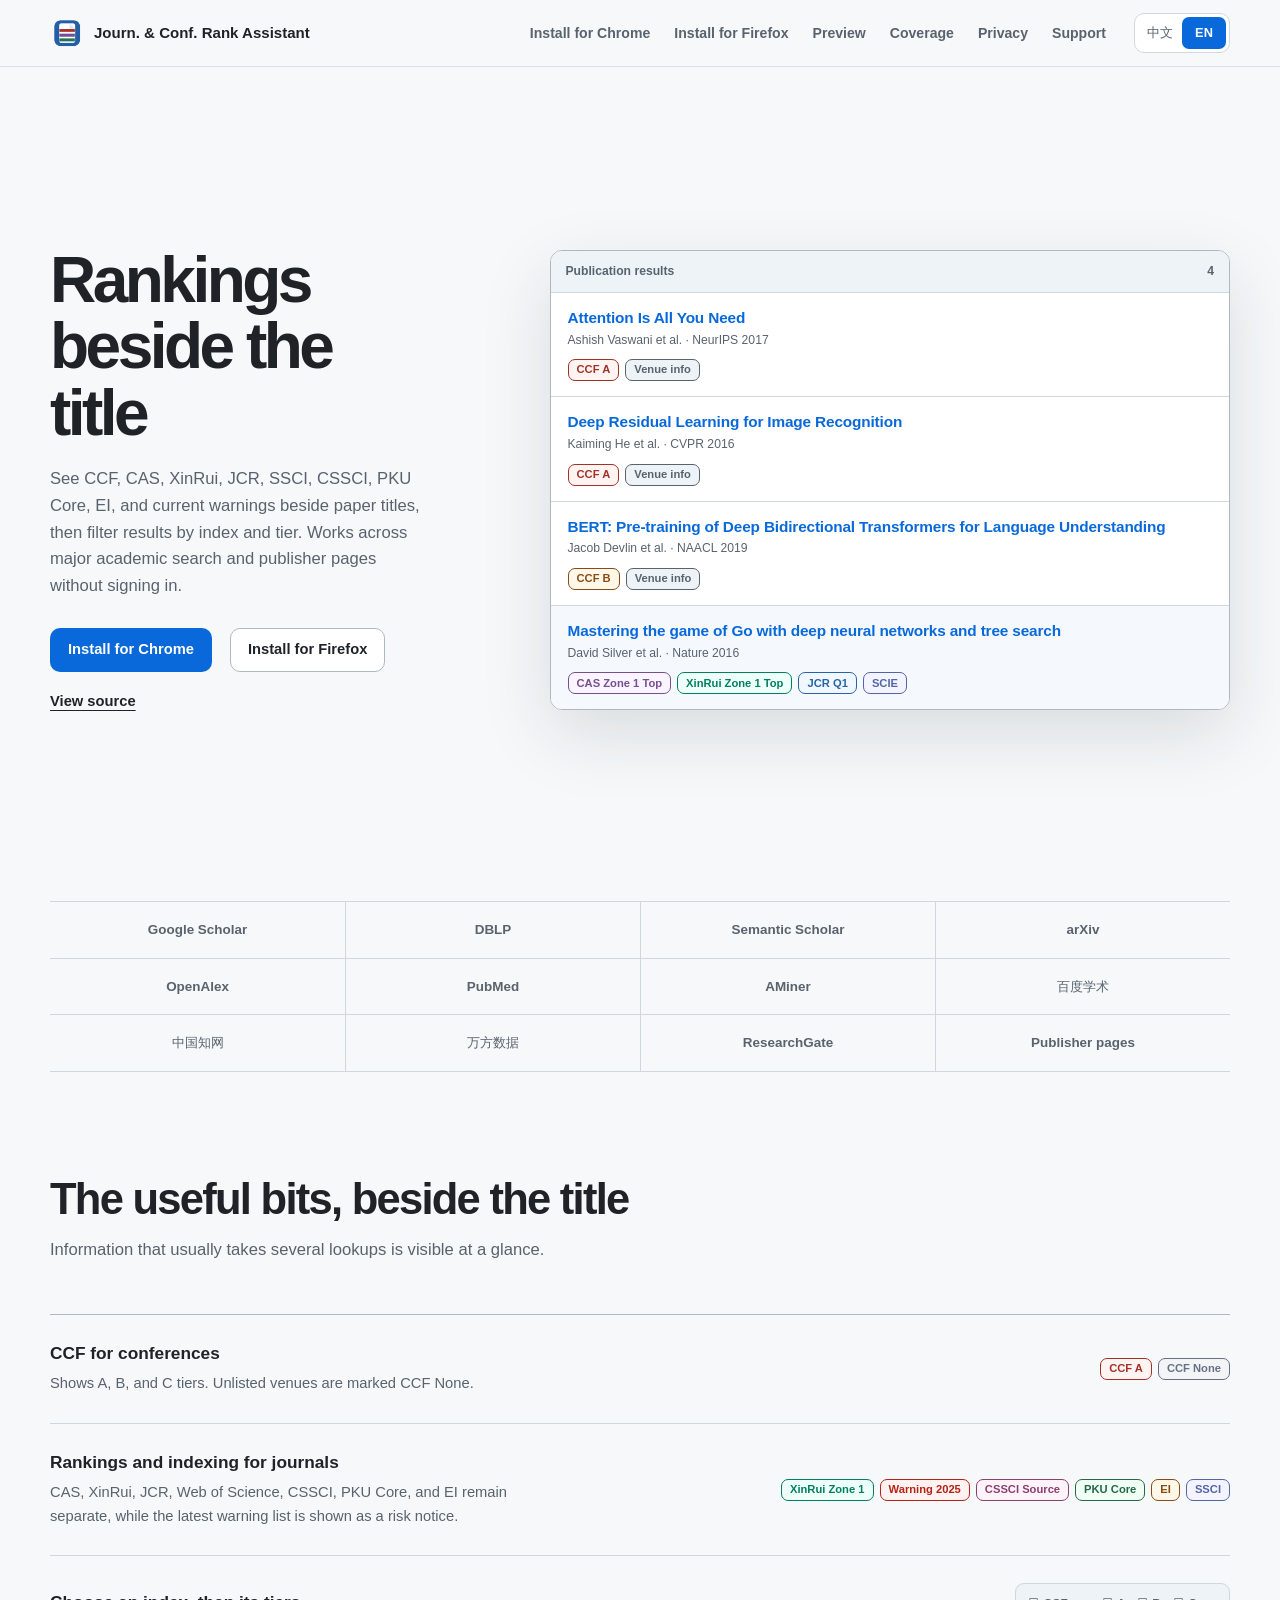
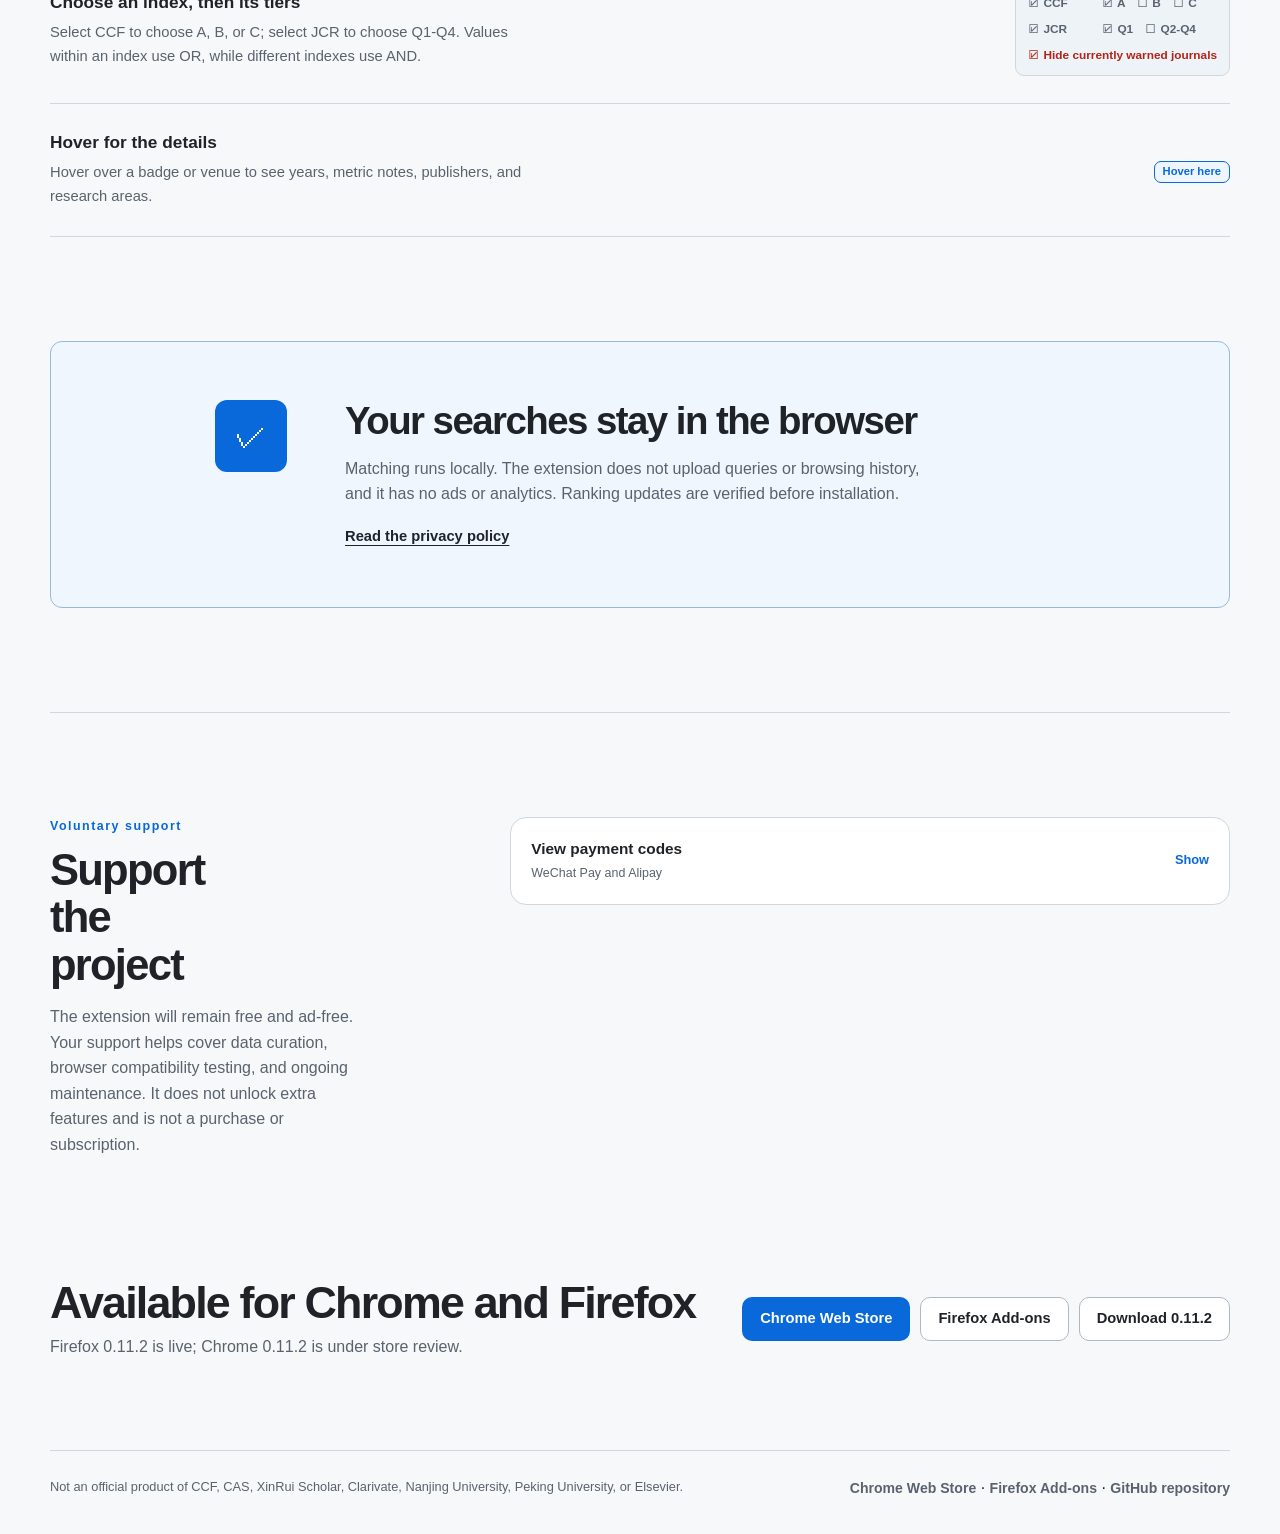
==== commit 65f0fa2e: "Update index.html" ====
--- a/docs/index.html
+++ b/docs/index.html
@@ -96,7 +96,6 @@
         <p class="support-kicker" data-zh="自愿支持" data-en="Voluntary support">自愿支持</p>
         <h2 id="support-title" data-zh="支持项目" data-en="Support the project">支持项目</h2>
         <p data-zh="插件会继续保持免费、无广告。你的支持会用于数据整理、浏览器兼容测试与项目维护，不会解锁额外功能，也不构成购买或订阅。" data-en="The extension will remain free and ad-free. Your support helps cover data curation, browser compatibility testing, and ongoing maintenance. It does not unlock extra features and is not a purchase or subscription.">插件会继续保持免费、无广告。你的支持会用于数据整理、浏览器兼容测试与项目维护，不会解锁额外功能，也不构成购买或订阅。</p>
-        <p class="support-note" data-zh="收款码默认收起，需要时再展开。支付前请核对收款人昵称。" data-en="Payment codes stay collapsed until needed. Please verify the recipient name before paying.">收款码默认收起，需要时再展开。支付前请核对收款人昵称。</p>
       </div>
       <details class="support-disclosure">
         <summary>
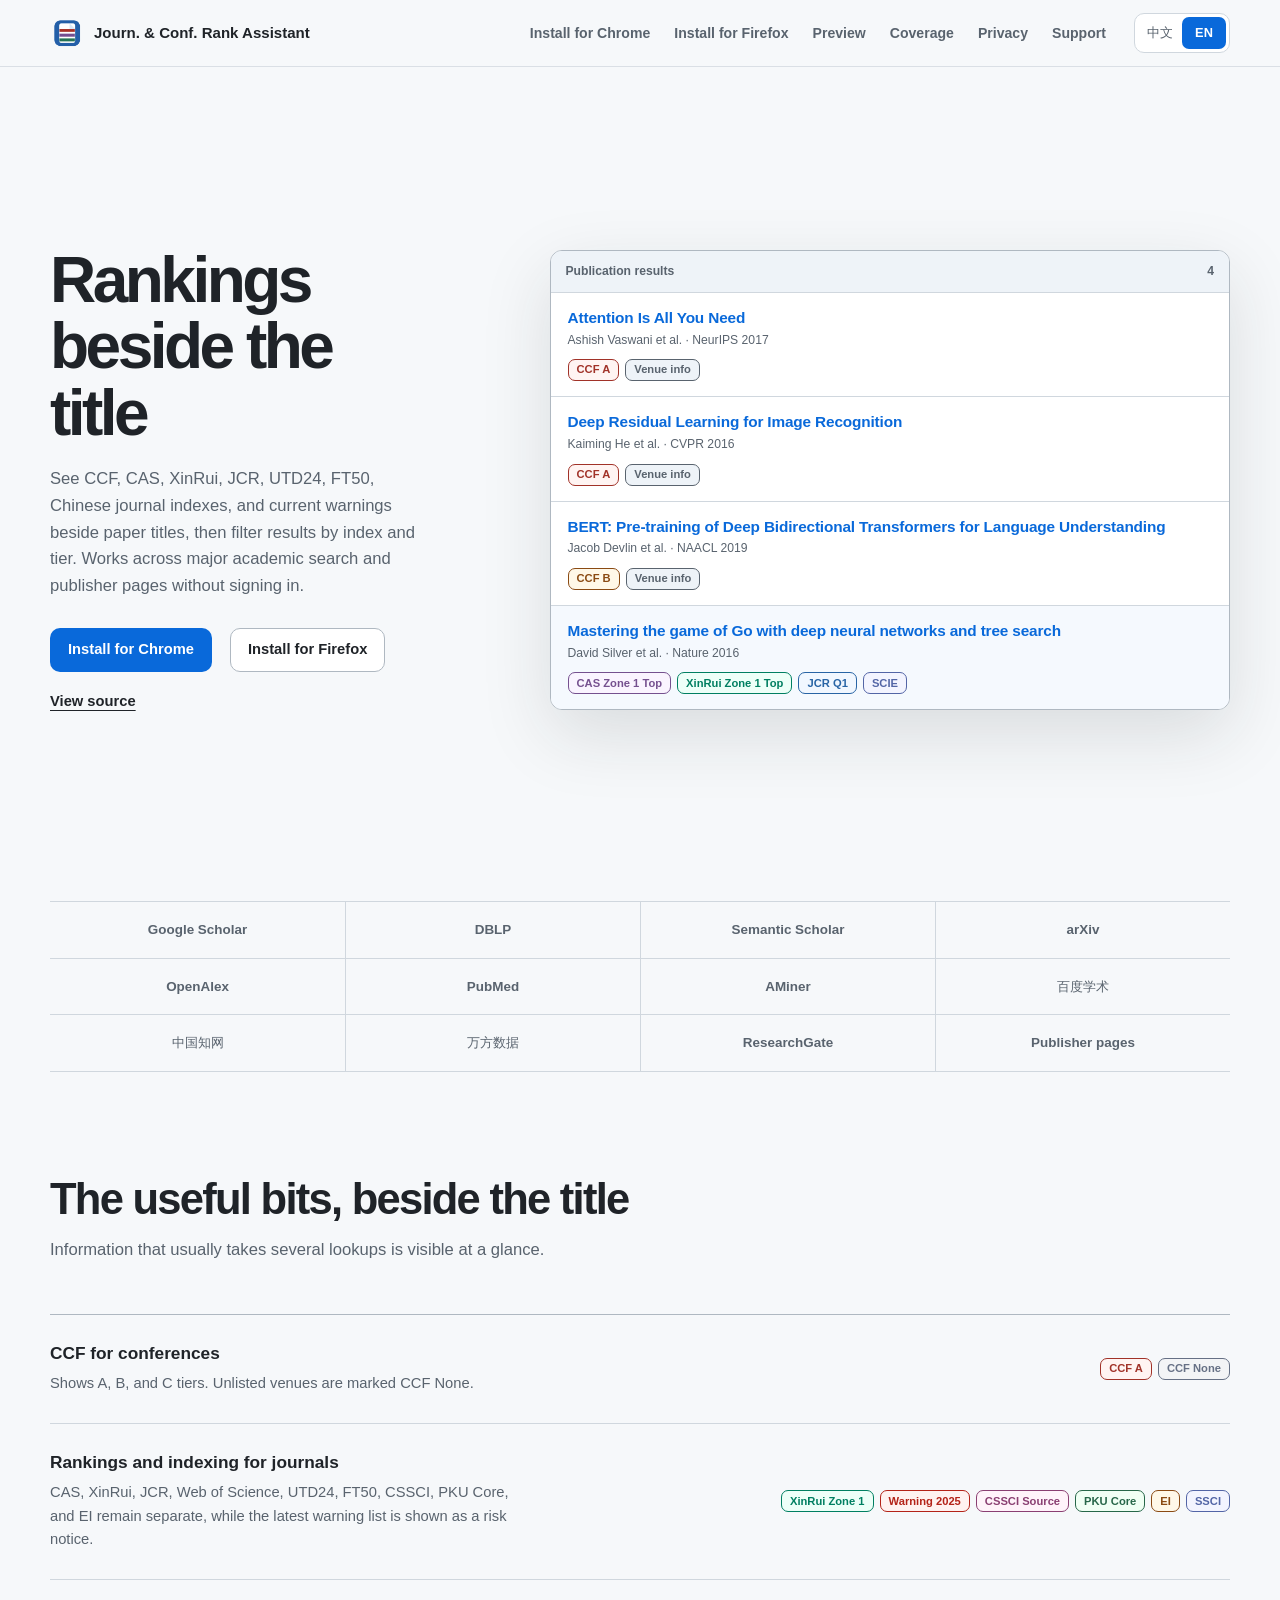
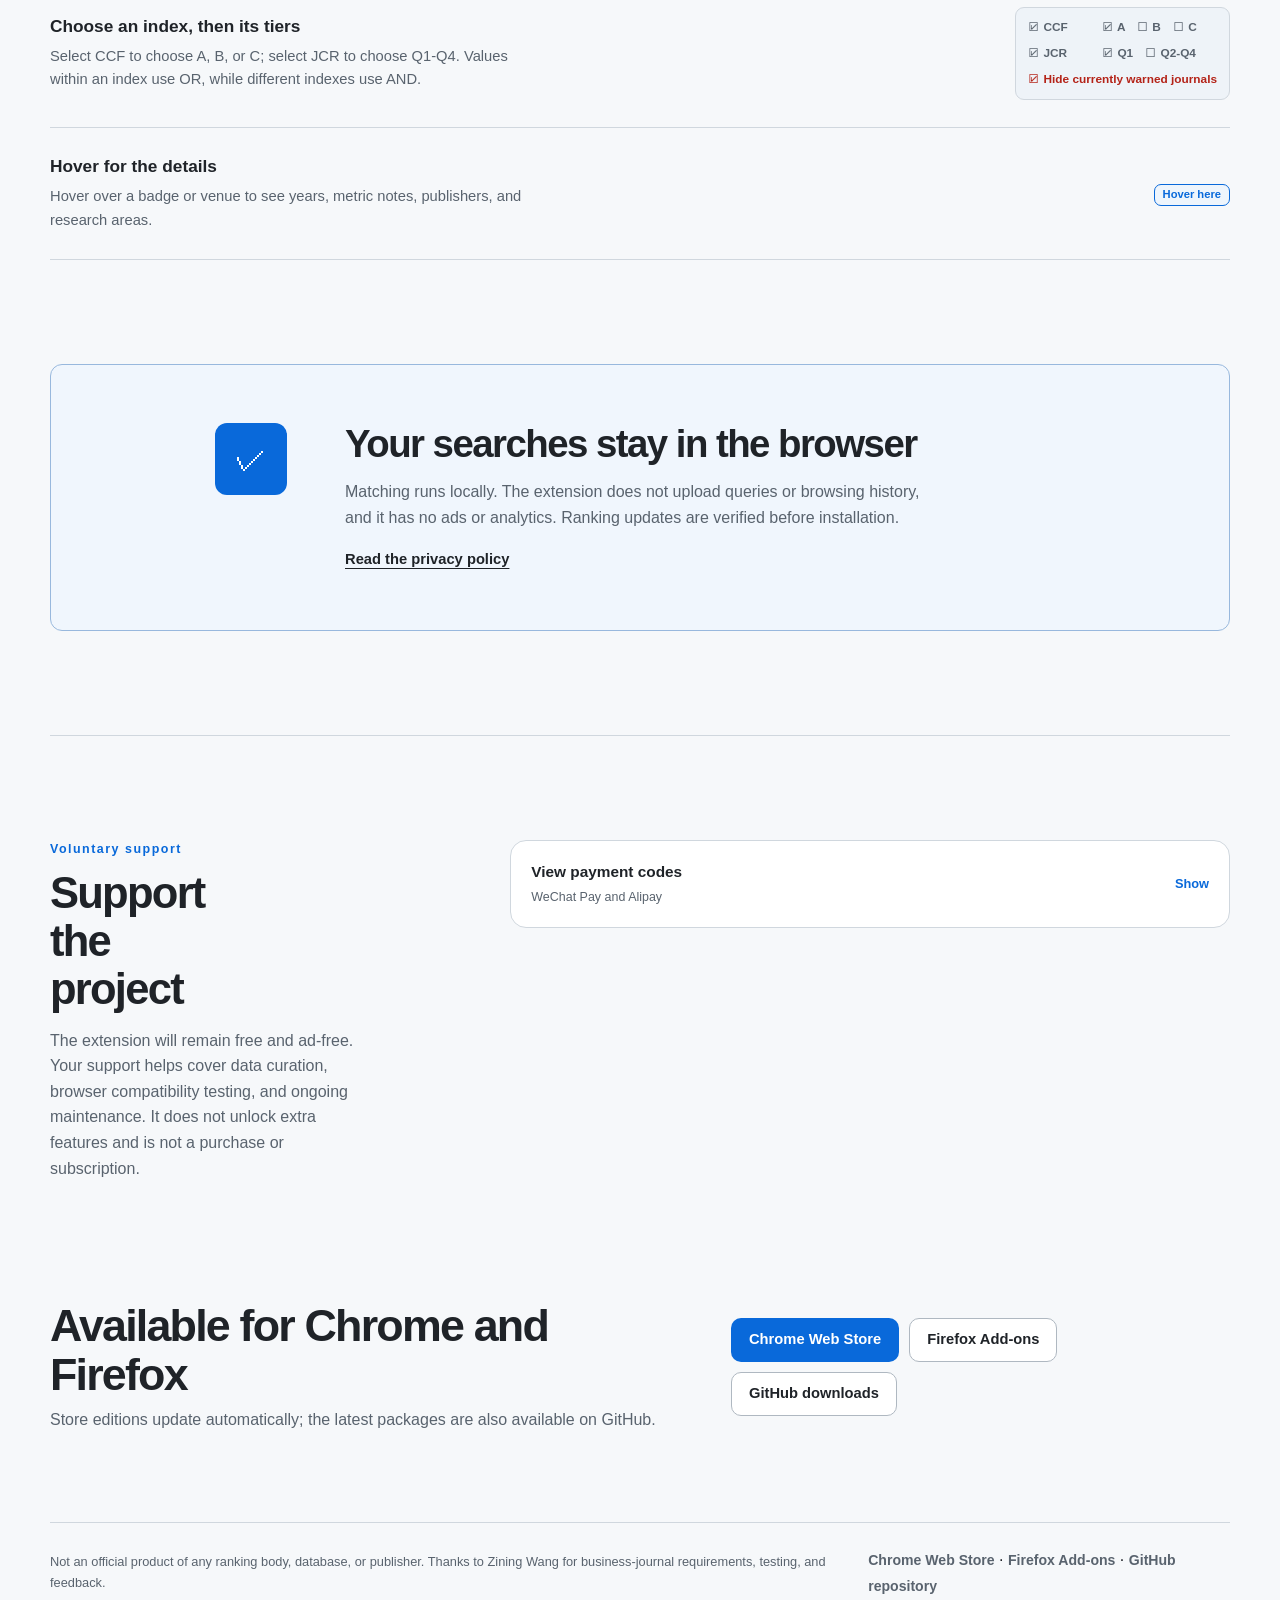
==== commit d5af5bb8: "feat: add business journal rankings and publisher coverage" ====
--- a/docs/index.html
+++ b/docs/index.html
@@ -38,7 +38,7 @@
     <section class="hero" id="top">
       <div class="hero-copy">
         <h1 data-zh="查论文时，顺手把等级看了" data-en="Rankings beside the title">查论文时，顺手把等级看了</h1>
-        <p class="hero-summary" data-zh="插件把 CCF、中科院、新锐、JCR、SSCI、CSSCI、北大核心、EI 和当前预警放在论文标题旁，还能按索引与等级筛选结果。覆盖常用学术检索与出版社公开页面，无需登录。" data-en="See CCF, CAS, XinRui, JCR, SSCI, CSSCI, PKU Core, EI, and current warnings beside paper titles, then filter results by index and tier. Works across major academic search and publisher pages without signing in.">插件把 CCF、中科院、新锐、JCR、SSCI、CSSCI、北大核心、EI 和当前预警放在论文标题旁，还能按索引与等级筛选结果。覆盖常用学术检索与出版社公开页面，无需登录。</p>
+        <p class="hero-summary" data-zh="插件把 CCF、中科院、新锐、JCR、UTD24、FT50、中文核心与当前预警放在论文标题旁，还能按索引与等级筛选结果。覆盖常用学术检索与出版社公开页面，无需登录。" data-en="See CCF, CAS, XinRui, JCR, UTD24, FT50, Chinese journal indexes, and current warnings beside paper titles, then filter results by index and tier. Works across major academic search and publisher pages without signing in.">插件把 CCF、中科院、新锐、JCR、UTD24、FT50、中文核心与当前预警放在论文标题旁，还能按索引与等级筛选结果。覆盖常用学术检索与出版社公开页面，无需登录。</p>
         <div class="hero-actions">
           <a class="button button-primary" href="https://chromewebstore.google.com/detail/ibanchmlkanbhbddpejommgfhpfofifm" data-zh="安装 Chrome 版" data-en="Install for Chrome">安装 Chrome 版</a>
           <a class="button button-secondary" href="https://addons.mozilla.org/addon/journal-conf-rank-assistant" data-zh="安装 Firefox 版" data-en="Install for Firefox">安装 Firefox 版</a>
@@ -74,7 +74,7 @@
           <div class="row-example"><span class="rank-badge badge-ccf">CCF A</span><span class="rank-badge badge-none">CCF None</span></div>
         </article>
         <article>
-          <div><h3 data-zh="期刊看分区与收录" data-en="Rankings and indexing for journals">期刊看分区与收录</h3><p data-zh="中科院、新锐、JCR、Web of Science、CSSCI、北大核心和 EI 各自显示，最新预警名单另作风险提示。" data-en="CAS, XinRui, JCR, Web of Science, CSSCI, PKU Core, and EI remain separate, while the latest warning list is shown as a risk notice.">中科院、新锐、JCR、Web of Science、CSSCI、北大核心和 EI 各自显示，最新预警名单另作风险提示。</p></div>
+          <div><h3 data-zh="期刊看分区与收录" data-en="Rankings and indexing for journals">期刊看分区与收录</h3><p data-zh="中科院、新锐、JCR、Web of Science、UTD24、FT50、CSSCI、北大核心和 EI 各自显示，最新预警名单另作风险提示。" data-en="CAS, XinRui, JCR, Web of Science, UTD24, FT50, CSSCI, PKU Core, and EI remain separate, while the latest warning list is shown as a risk notice.">中科院、新锐、JCR、Web of Science、UTD24、FT50、CSSCI、北大核心和 EI 各自显示，最新预警名单另作风险提示。</p></div>
           <div class="row-example"><span class="rank-badge badge-xinrui" data-zh="新锐 1区" data-en="XinRui Zone 1">新锐 1区</span><span class="rank-badge badge-warning" data-zh="预警 2025" data-en="Warning 2025">预警 2025</span><span class="rank-badge badge-cssci" data-zh="CSSCI 来源" data-en="CSSCI Source">CSSCI 来源</span><span class="rank-badge badge-pku" data-zh="北大核心" data-en="PKU Core">北大核心</span><span class="rank-badge badge-ei">EI</span><span class="rank-badge badge-wos">SSCI</span></div>
         </article>
         <article>
@@ -120,9 +120,9 @@
         </div>
       </details>
     </section>
-    <section class="final-cta"><div><h2 data-zh="Chrome 与 Firefox 均已上架" data-en="Available for Chrome and Firefox">Chrome 与 Firefox 均已上架</h2><p data-zh="Firefox 0.11.2 已发布；Chrome 0.11.2 正在商店审核。" data-en="Firefox 0.11.2 is live; Chrome 0.11.2 is under store review.">Firefox 0.11.2 已发布；Chrome 0.11.2 正在商店审核。</p></div><div class="final-actions"><a class="button button-primary" href="https://chromewebstore.google.com/detail/ibanchmlkanbhbddpejommgfhpfofifm" data-zh="Chrome Web Store" data-en="Chrome Web Store">Chrome Web Store</a><a class="button button-secondary" href="https://addons.mozilla.org/addon/journal-conf-rank-assistant" data-zh="Firefox Add-ons" data-en="Firefox Add-ons">Firefox Add-ons</a><a class="button button-secondary" href="https://github.com/PolarisLight/Journal-Conference-Rank-Assistant/releases/tag/v0.11.2" data-zh="下载 0.11.2" data-en="Download 0.11.2">下载 0.11.2</a></div></section>
+    <section class="final-cta"><div><h2 data-zh="Chrome 与 Firefox 均已上架" data-en="Available for Chrome and Firefox">Chrome 与 Firefox 均已上架</h2><p data-zh="商店版本支持自动更新；也可从 GitHub 下载最新安装包。" data-en="Store editions update automatically; the latest packages are also available on GitHub.">商店版本支持自动更新；也可从 GitHub 下载最新安装包。</p></div><div class="final-actions"><a class="button button-primary" href="https://chromewebstore.google.com/detail/ibanchmlkanbhbddpejommgfhpfofifm" data-zh="Chrome Web Store" data-en="Chrome Web Store">Chrome Web Store</a><a class="button button-secondary" href="https://addons.mozilla.org/addon/journal-conf-rank-assistant" data-zh="Firefox Add-ons" data-en="Firefox Add-ons">Firefox Add-ons</a><a class="button button-secondary" href="https://github.com/PolarisLight/Journal-Conference-Rank-Assistant/releases" data-zh="GitHub 下载" data-en="GitHub downloads">GitHub 下载</a></div></section>
   </main>
-  <footer><p data-zh="非 CCF、中科院、新锐学术、Clarivate、南京大学、北京大学或 Elsevier 官方产品。" data-en="Not an official product of CCF, CAS, XinRui Scholar, Clarivate, Nanjing University, Peking University, or Elsevier.">非 CCF、中科院、新锐学术、Clarivate、南京大学、北京大学或 Elsevier 官方产品。</p><div><a href="https://chromewebstore.google.com/detail/ibanchmlkanbhbddpejommgfhpfofifm" data-zh="Chrome 官方安装" data-en="Chrome Web Store">Chrome 官方安装</a> · <a href="https://addons.mozilla.org/addon/journal-conf-rank-assistant" data-zh="Firefox 官方安装" data-en="Firefox Add-ons">Firefox 官方安装</a> · <a href="https://github.com/PolarisLight/Journal-Conference-Rank-Assistant" data-zh="GitHub 仓库" data-en="GitHub repository">GitHub 仓库</a></div></footer>
+  <footer><p data-zh="非相关评价机构、数据库或出版商的官方产品。商科期刊功能感谢 Zining Wang 的需求、测试与反馈。" data-en="Not an official product of any ranking body, database, or publisher. Thanks to Zining Wang for business-journal requirements, testing, and feedback.">非相关评价机构、数据库或出版商的官方产品。商科期刊功能感谢 Zining Wang 的需求、测试与反馈。</p><div><a href="https://chromewebstore.google.com/detail/ibanchmlkanbhbddpejommgfhpfofifm" data-zh="Chrome 官方安装" data-en="Chrome Web Store">Chrome 官方安装</a> · <a href="https://addons.mozilla.org/addon/journal-conf-rank-assistant" data-zh="Firefox 官方安装" data-en="Firefox Add-ons">Firefox 官方安装</a> · <a href="https://github.com/PolarisLight/Journal-Conference-Rank-Assistant" data-zh="GitHub 仓库" data-en="GitHub repository">GitHub 仓库</a></div></footer>
   <script src="script.js"></script>
 </body>
 </html>
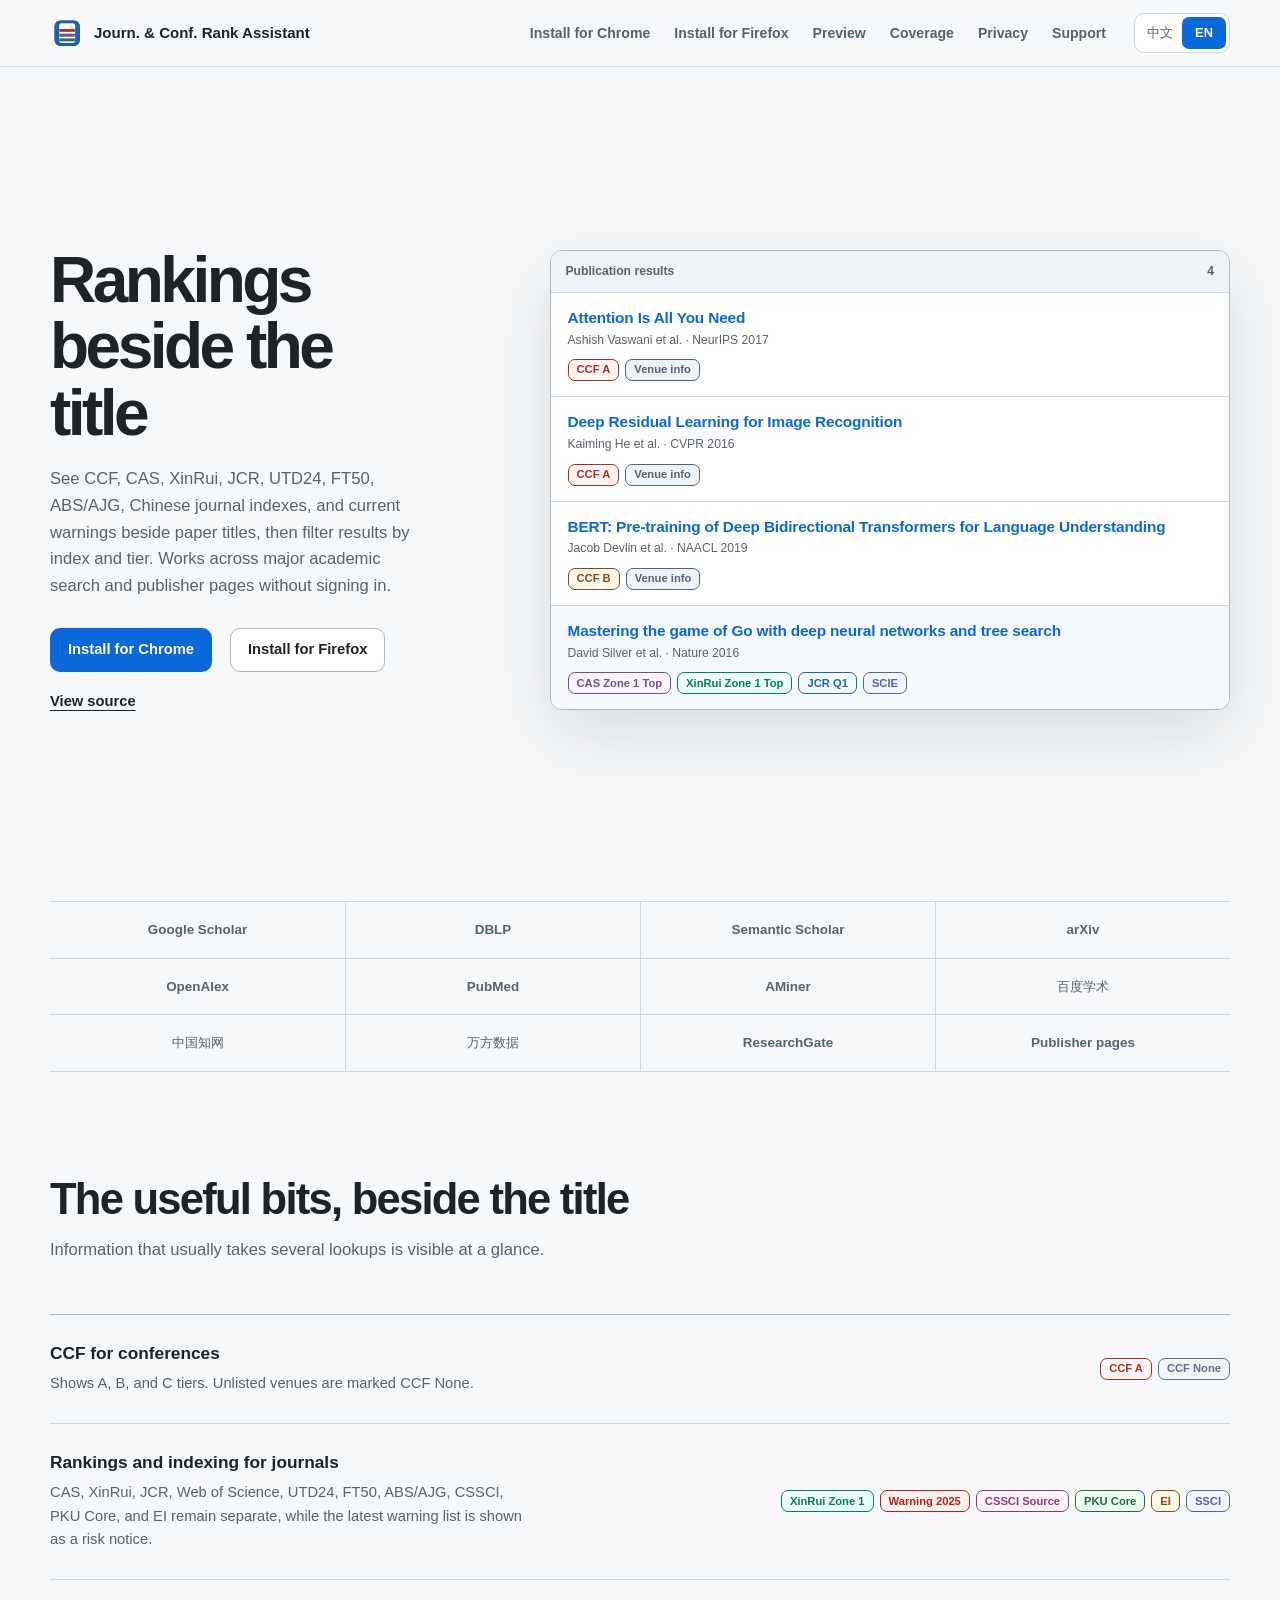
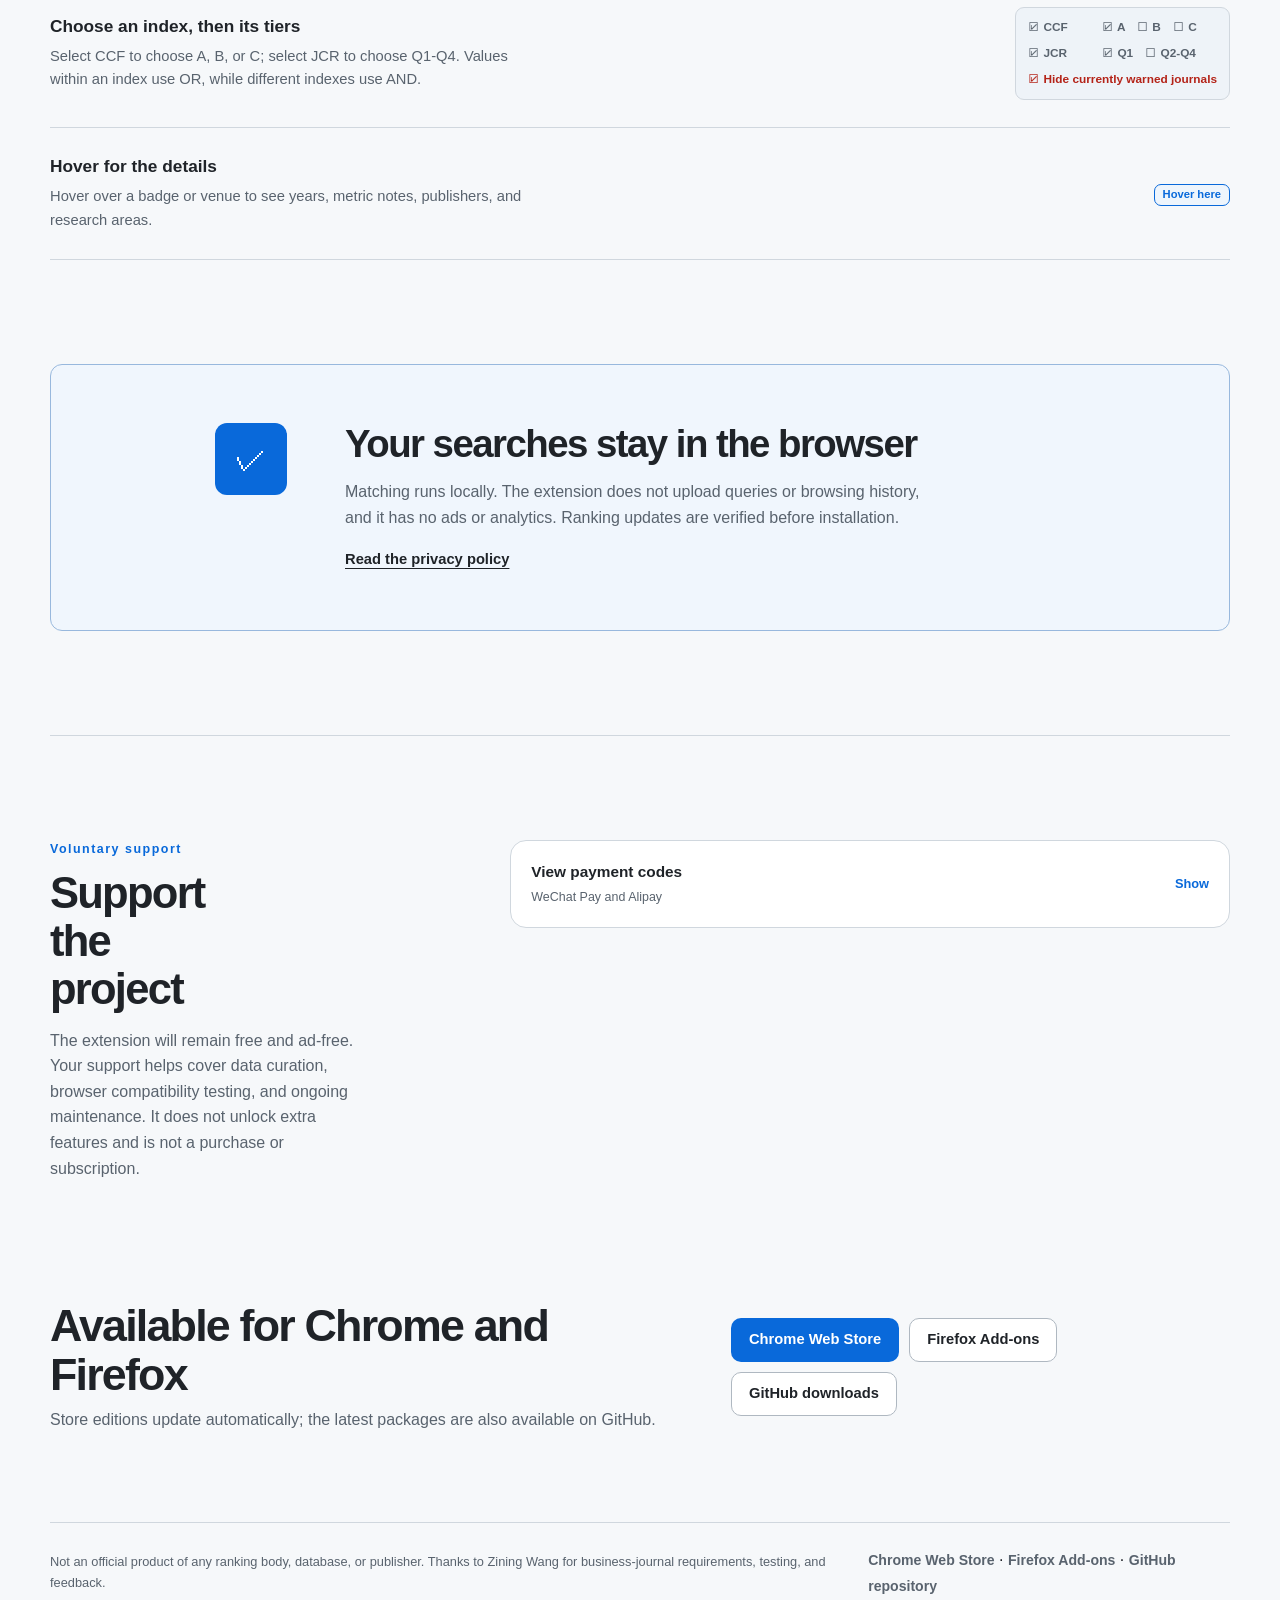
==== commit 86a41907: "release: add field presets and AJG rankings" ====
--- a/docs/index.html
+++ b/docs/index.html
@@ -38,7 +38,7 @@
     <section class="hero" id="top">
       <div class="hero-copy">
         <h1 data-zh="查论文时，顺手把等级看了" data-en="Rankings beside the title">查论文时，顺手把等级看了</h1>
-        <p class="hero-summary" data-zh="插件把 CCF、中科院、新锐、JCR、UTD24、FT50、中文核心与当前预警放在论文标题旁，还能按索引与等级筛选结果。覆盖常用学术检索与出版社公开页面，无需登录。" data-en="See CCF, CAS, XinRui, JCR, UTD24, FT50, Chinese journal indexes, and current warnings beside paper titles, then filter results by index and tier. Works across major academic search and publisher pages without signing in.">插件把 CCF、中科院、新锐、JCR、UTD24、FT50、中文核心与当前预警放在论文标题旁，还能按索引与等级筛选结果。覆盖常用学术检索与出版社公开页面，无需登录。</p>
+        <p class="hero-summary" data-zh="插件把 CCF、中科院、新锐、JCR、UTD24、FT50、ABS/AJG、中文核心与当前预警放在论文标题旁，还能按索引与等级筛选结果。覆盖常用学术检索与出版社公开页面，无需登录。" data-en="See CCF, CAS, XinRui, JCR, UTD24, FT50, ABS/AJG, Chinese journal indexes, and current warnings beside paper titles, then filter results by index and tier. Works across major academic search and publisher pages without signing in.">插件把 CCF、中科院、新锐、JCR、UTD24、FT50、ABS/AJG、中文核心与当前预警放在论文标题旁，还能按索引与等级筛选结果。覆盖常用学术检索与出版社公开页面，无需登录。</p>
         <div class="hero-actions">
           <a class="button button-primary" href="https://chromewebstore.google.com/detail/ibanchmlkanbhbddpejommgfhpfofifm" data-zh="安装 Chrome 版" data-en="Install for Chrome">安装 Chrome 版</a>
           <a class="button button-secondary" href="https://addons.mozilla.org/addon/journal-conf-rank-assistant" data-zh="安装 Firefox 版" data-en="Install for Firefox">安装 Firefox 版</a>
@@ -74,7 +74,7 @@
           <div class="row-example"><span class="rank-badge badge-ccf">CCF A</span><span class="rank-badge badge-none">CCF None</span></div>
         </article>
         <article>
-          <div><h3 data-zh="期刊看分区与收录" data-en="Rankings and indexing for journals">期刊看分区与收录</h3><p data-zh="中科院、新锐、JCR、Web of Science、UTD24、FT50、CSSCI、北大核心和 EI 各自显示，最新预警名单另作风险提示。" data-en="CAS, XinRui, JCR, Web of Science, UTD24, FT50, CSSCI, PKU Core, and EI remain separate, while the latest warning list is shown as a risk notice.">中科院、新锐、JCR、Web of Science、UTD24、FT50、CSSCI、北大核心和 EI 各自显示，最新预警名单另作风险提示。</p></div>
+          <div><h3 data-zh="期刊看分区与收录" data-en="Rankings and indexing for journals">期刊看分区与收录</h3><p data-zh="中科院、新锐、JCR、Web of Science、UTD24、FT50、ABS/AJG、CSSCI、北大核心和 EI 各自显示，最新预警名单另作风险提示。" data-en="CAS, XinRui, JCR, Web of Science, UTD24, FT50, ABS/AJG, CSSCI, PKU Core, and EI remain separate, while the latest warning list is shown as a risk notice.">中科院、新锐、JCR、Web of Science、UTD24、FT50、ABS/AJG、CSSCI、北大核心和 EI 各自显示，最新预警名单另作风险提示。</p></div>
           <div class="row-example"><span class="rank-badge badge-xinrui" data-zh="新锐 1区" data-en="XinRui Zone 1">新锐 1区</span><span class="rank-badge badge-warning" data-zh="预警 2025" data-en="Warning 2025">预警 2025</span><span class="rank-badge badge-cssci" data-zh="CSSCI 来源" data-en="CSSCI Source">CSSCI 来源</span><span class="rank-badge badge-pku" data-zh="北大核心" data-en="PKU Core">北大核心</span><span class="rank-badge badge-ei">EI</span><span class="rank-badge badge-wos">SSCI</span></div>
         </article>
         <article>
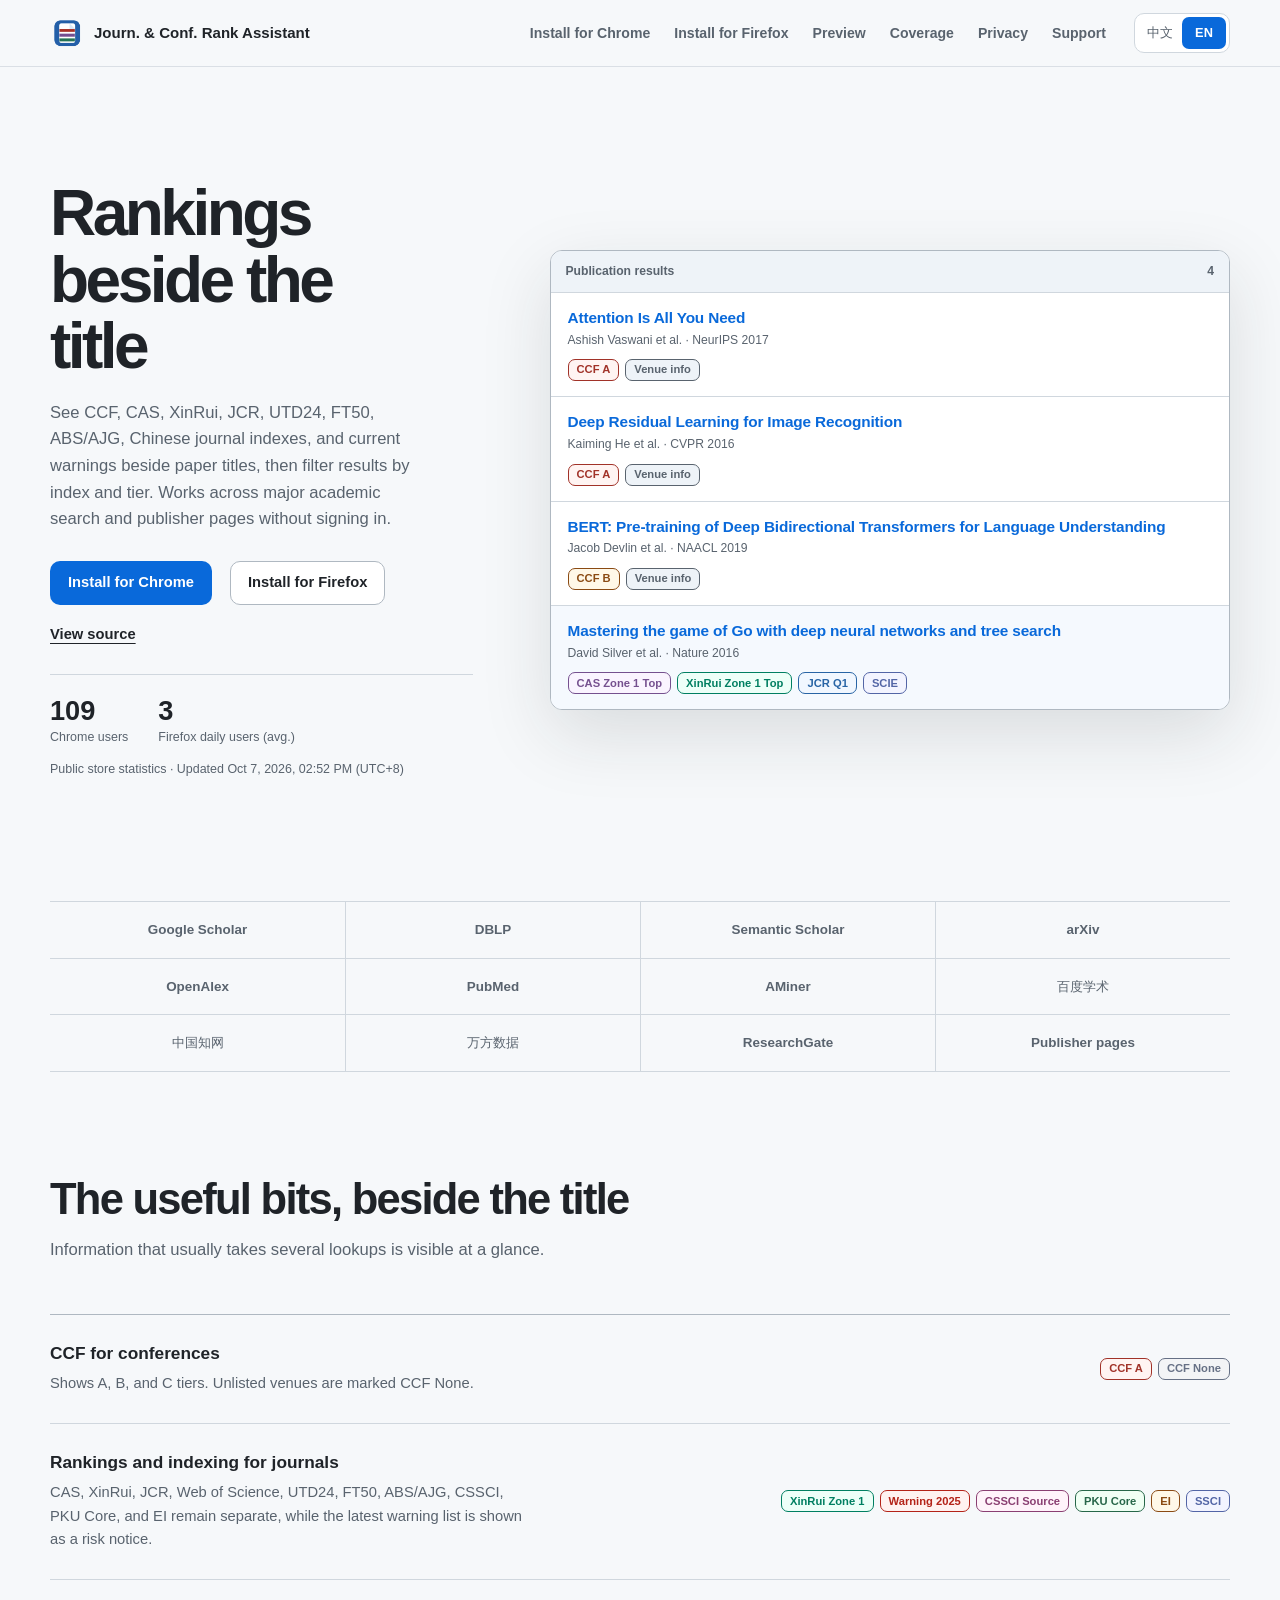
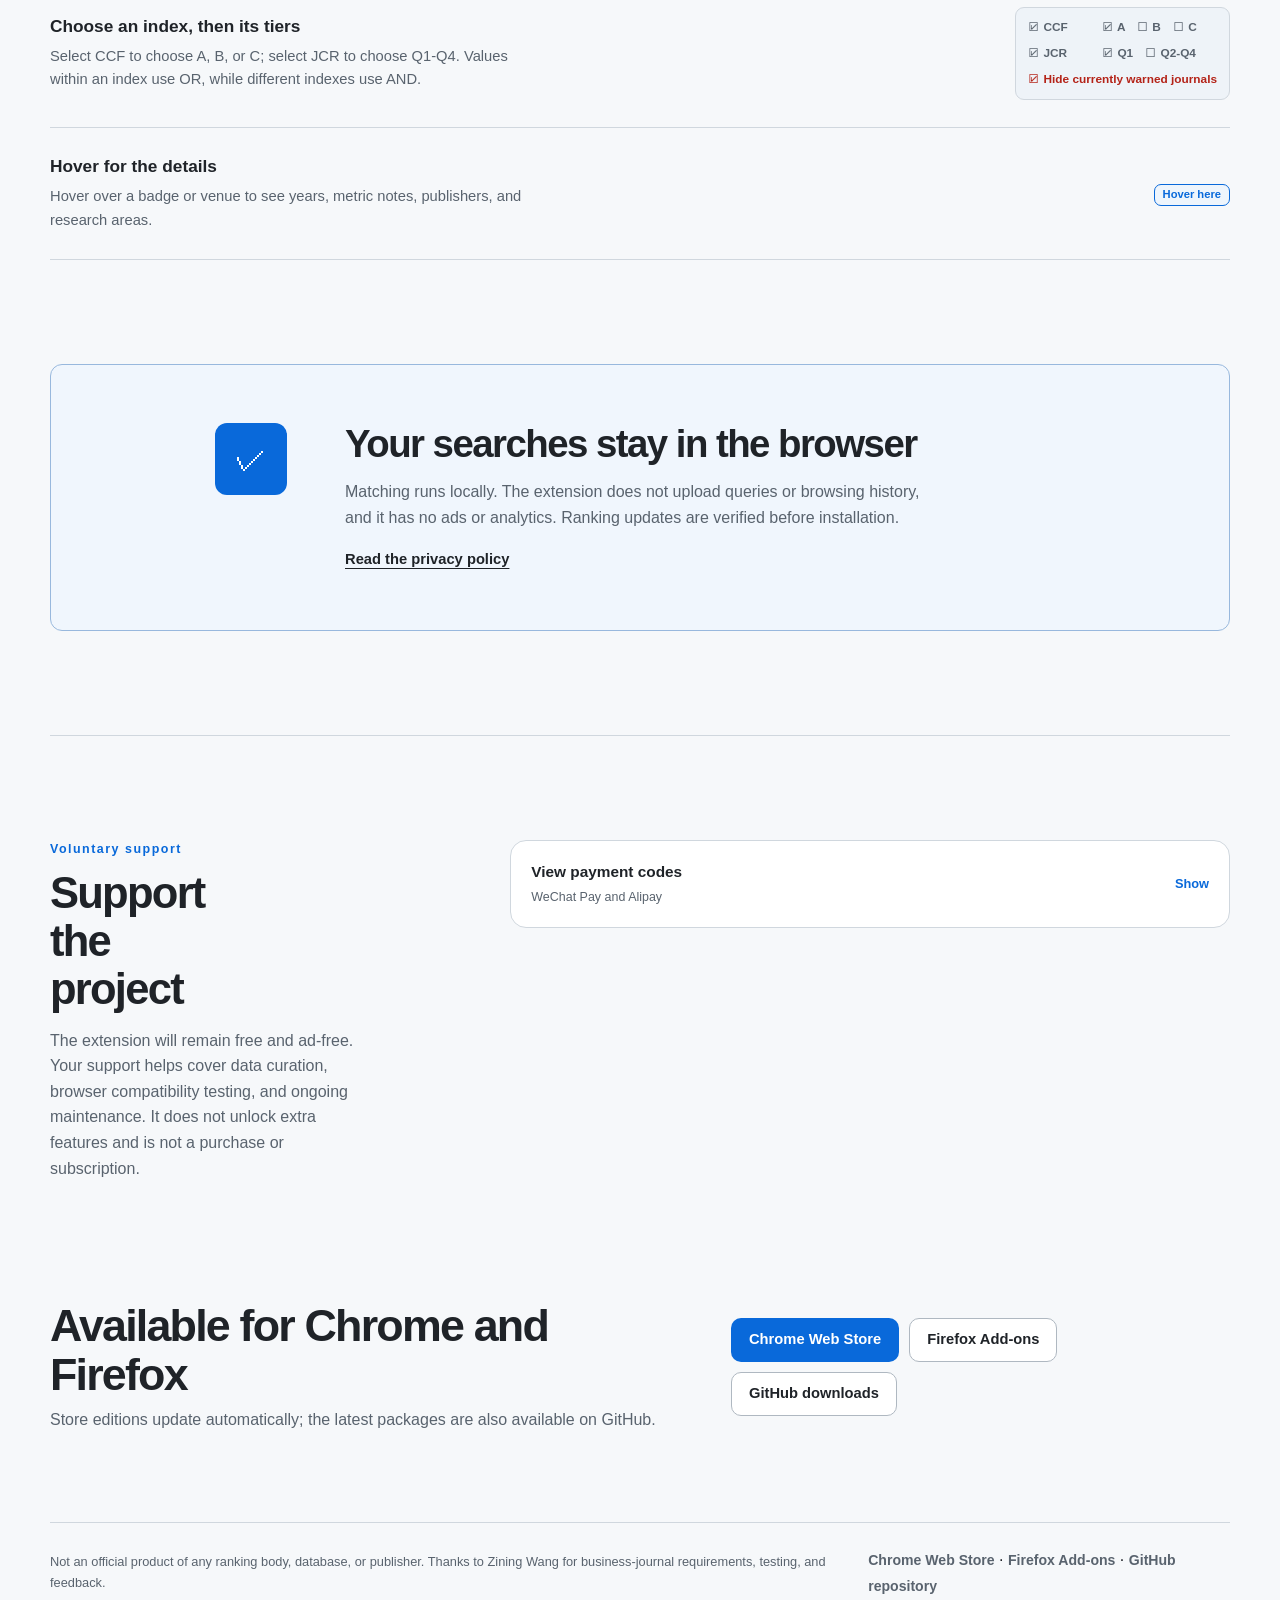
==== commit ef9f96c2: "feat: show store users with daily GitHub Pages refresh" ====
--- a/docs/index.html
+++ b/docs/index.html
@@ -43,6 +43,13 @@
           <a class="button button-primary" href="https://chromewebstore.google.com/detail/ibanchmlkanbhbddpejommgfhpfofifm" data-zh="安装 Chrome 版" data-en="Install for Chrome">安装 Chrome 版</a>
           <a class="button button-secondary" href="https://addons.mozilla.org/addon/journal-conf-rank-assistant" data-zh="安装 Firefox 版" data-en="Install for Firefox">安装 Firefox 版</a>
           <a class="text-link" href="https://github.com/PolarisLight/Journal-Conference-Rank-Assistant" data-zh="查看源代码" data-en="View source">查看源代码</a>
+        </div>
+        <div class="store-stats" id="store-stats" hidden aria-live="polite">
+          <div class="store-stats-counts">
+            <a href="https://chromewebstore.google.com/detail/ibanchmlkanbhbddpejommgfhpfofifm"><strong id="chrome-users">—</strong><span data-zh="Chrome 用户" data-en="Chrome users">Chrome 用户</span></a>
+            <a href="https://addons.mozilla.org/addon/journal-conf-rank-assistant"><strong id="firefox-users">—</strong><span data-zh="Firefox 日均用户" data-en="Firefox daily users (avg.)">Firefox 日均用户</span></a>
+          </div>
+          <p class="store-stats-note"><span data-zh="商店公开统计 · 更新于" data-en="Public store statistics · Updated">商店公开统计 · 更新于</span> <time id="store-stats-updated"></time></p>
         </div>
       </div>
       <div class="paper-preview" id="preview" aria-label="经典论文中的插件显示效果" data-aria-zh="经典论文中的插件显示效果" data-aria-en="Extension preview on well-known papers">
--- a/docs/styles.css
+++ b/docs/styles.css
@@ -375,6 +375,44 @@
   gap: 18px;
 }
 
+.store-stats {
+  margin-top: 28px;
+  padding-top: 20px;
+  border-top: 1px solid var(--line);
+}
+
+.store-stats-counts {
+  display: flex;
+  flex-wrap: wrap;
+  gap: 16px 30px;
+}
+
+.store-stats-counts a {
+  display: flex;
+  flex-direction: column;
+  text-decoration: none;
+}
+
+.store-stats-counts a:hover strong {
+  color: var(--accent);
+}
+
+.store-stats-counts strong {
+  font-size: 1.7rem;
+  line-height: 1.2;
+  font-variant-numeric: tabular-nums;
+}
+
+.store-stats-counts span,
+.store-stats-note {
+  color: var(--muted);
+  font-size: 0.78rem;
+}
+
+.store-stats-note {
+  margin: 12px 0 0;
+}
+
 .button {
   display: inline-flex;
   align-items: center;
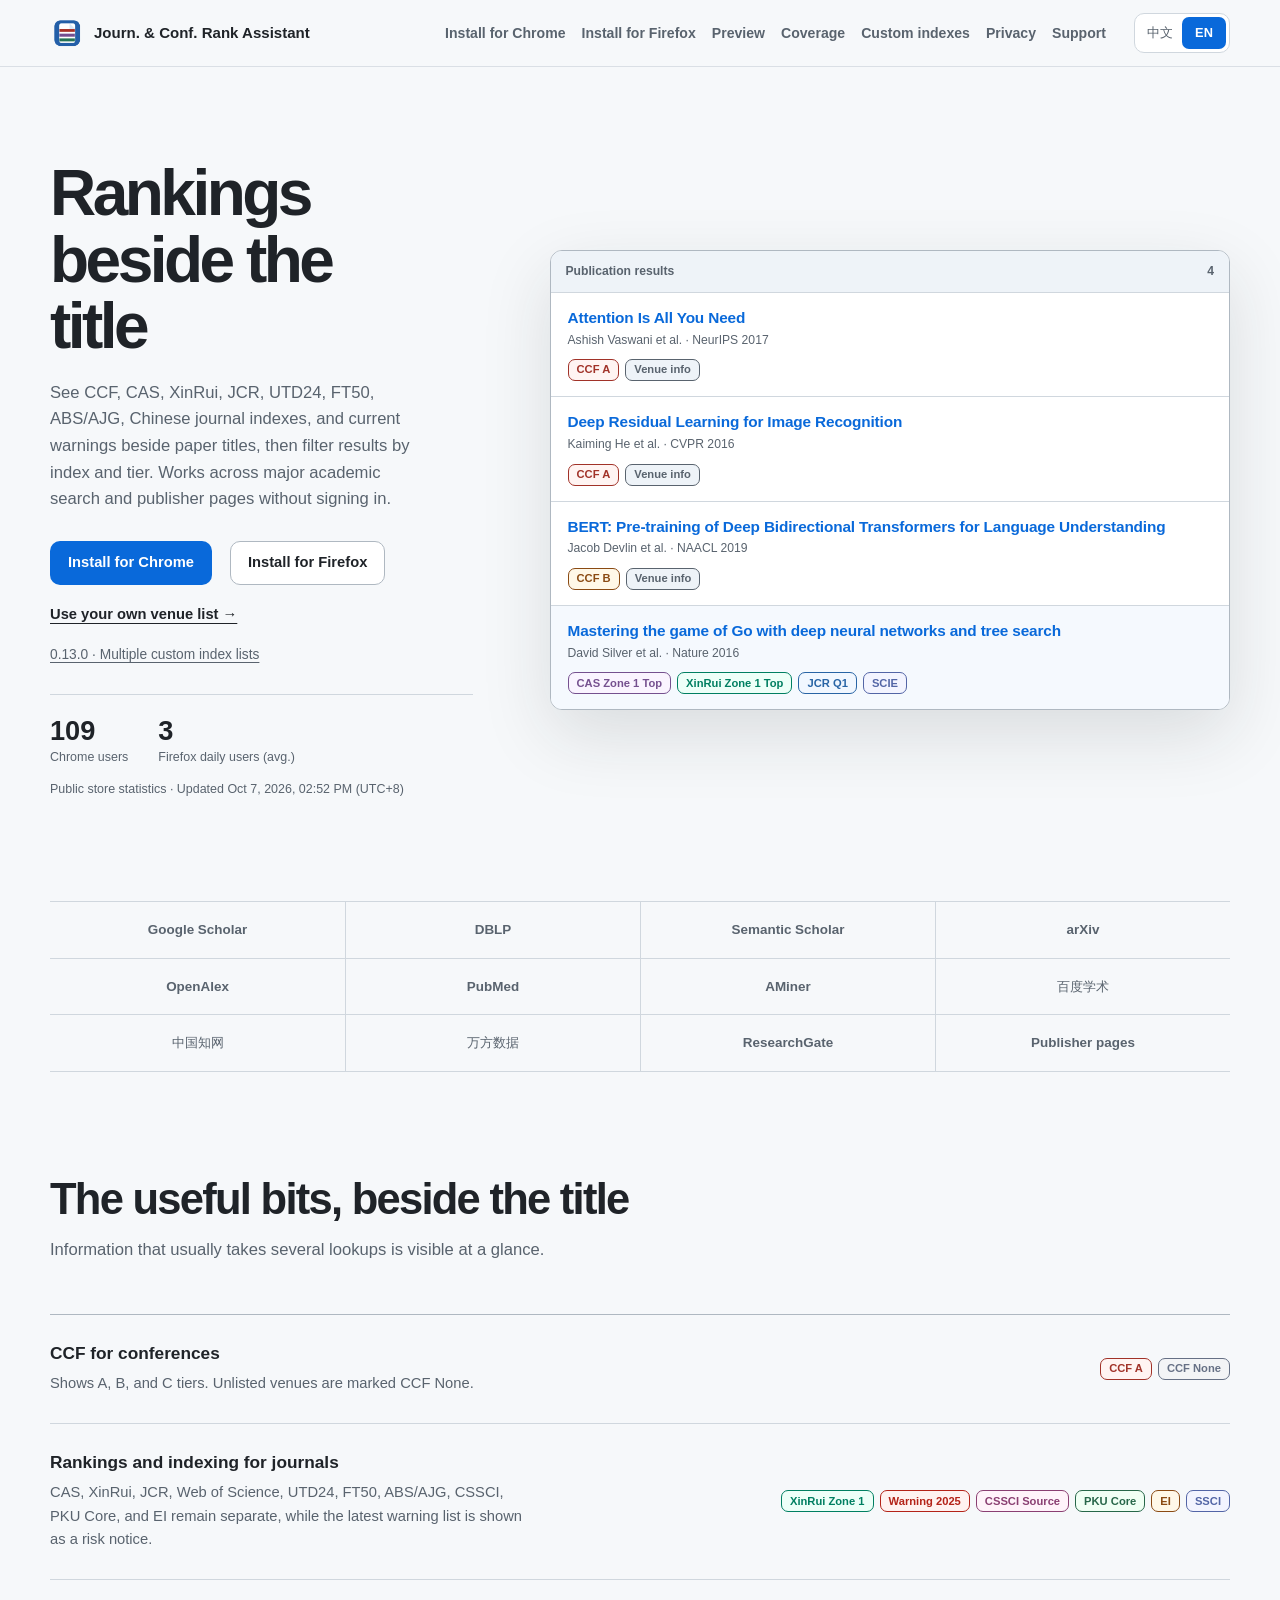
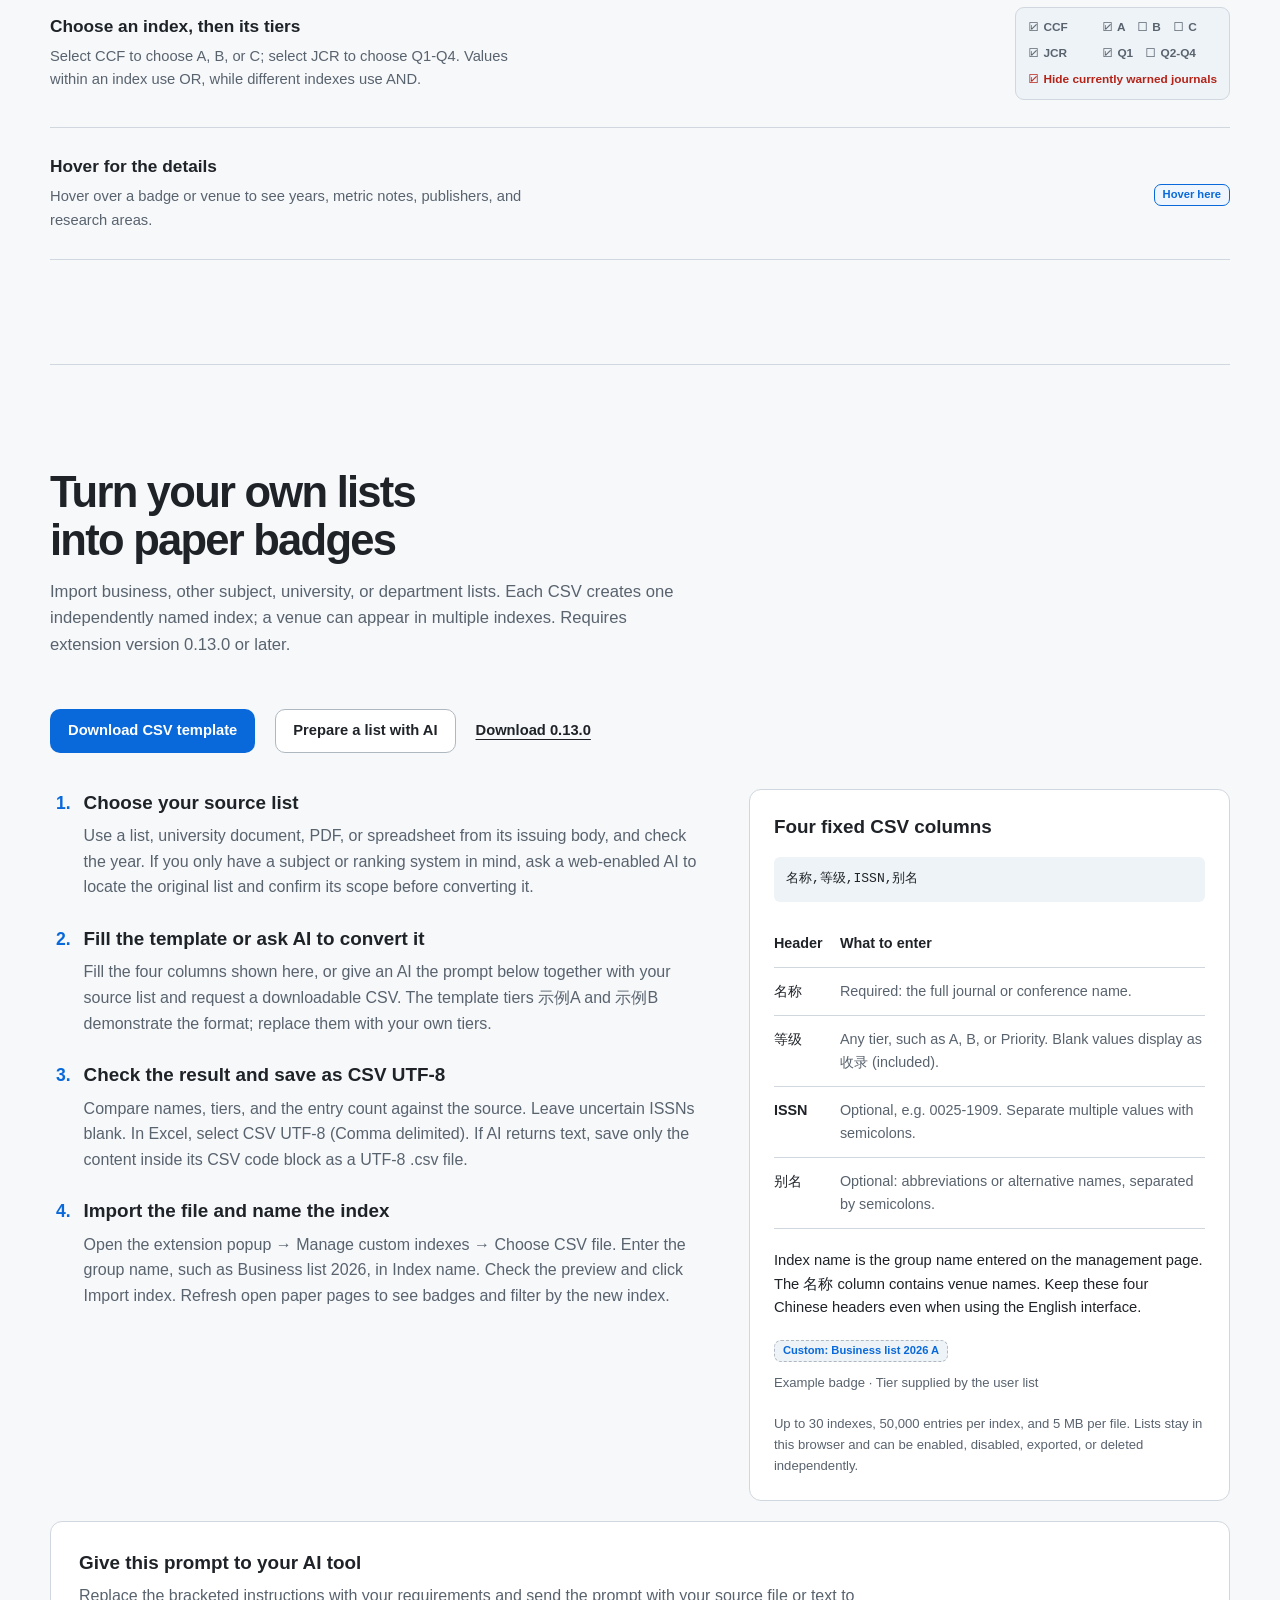
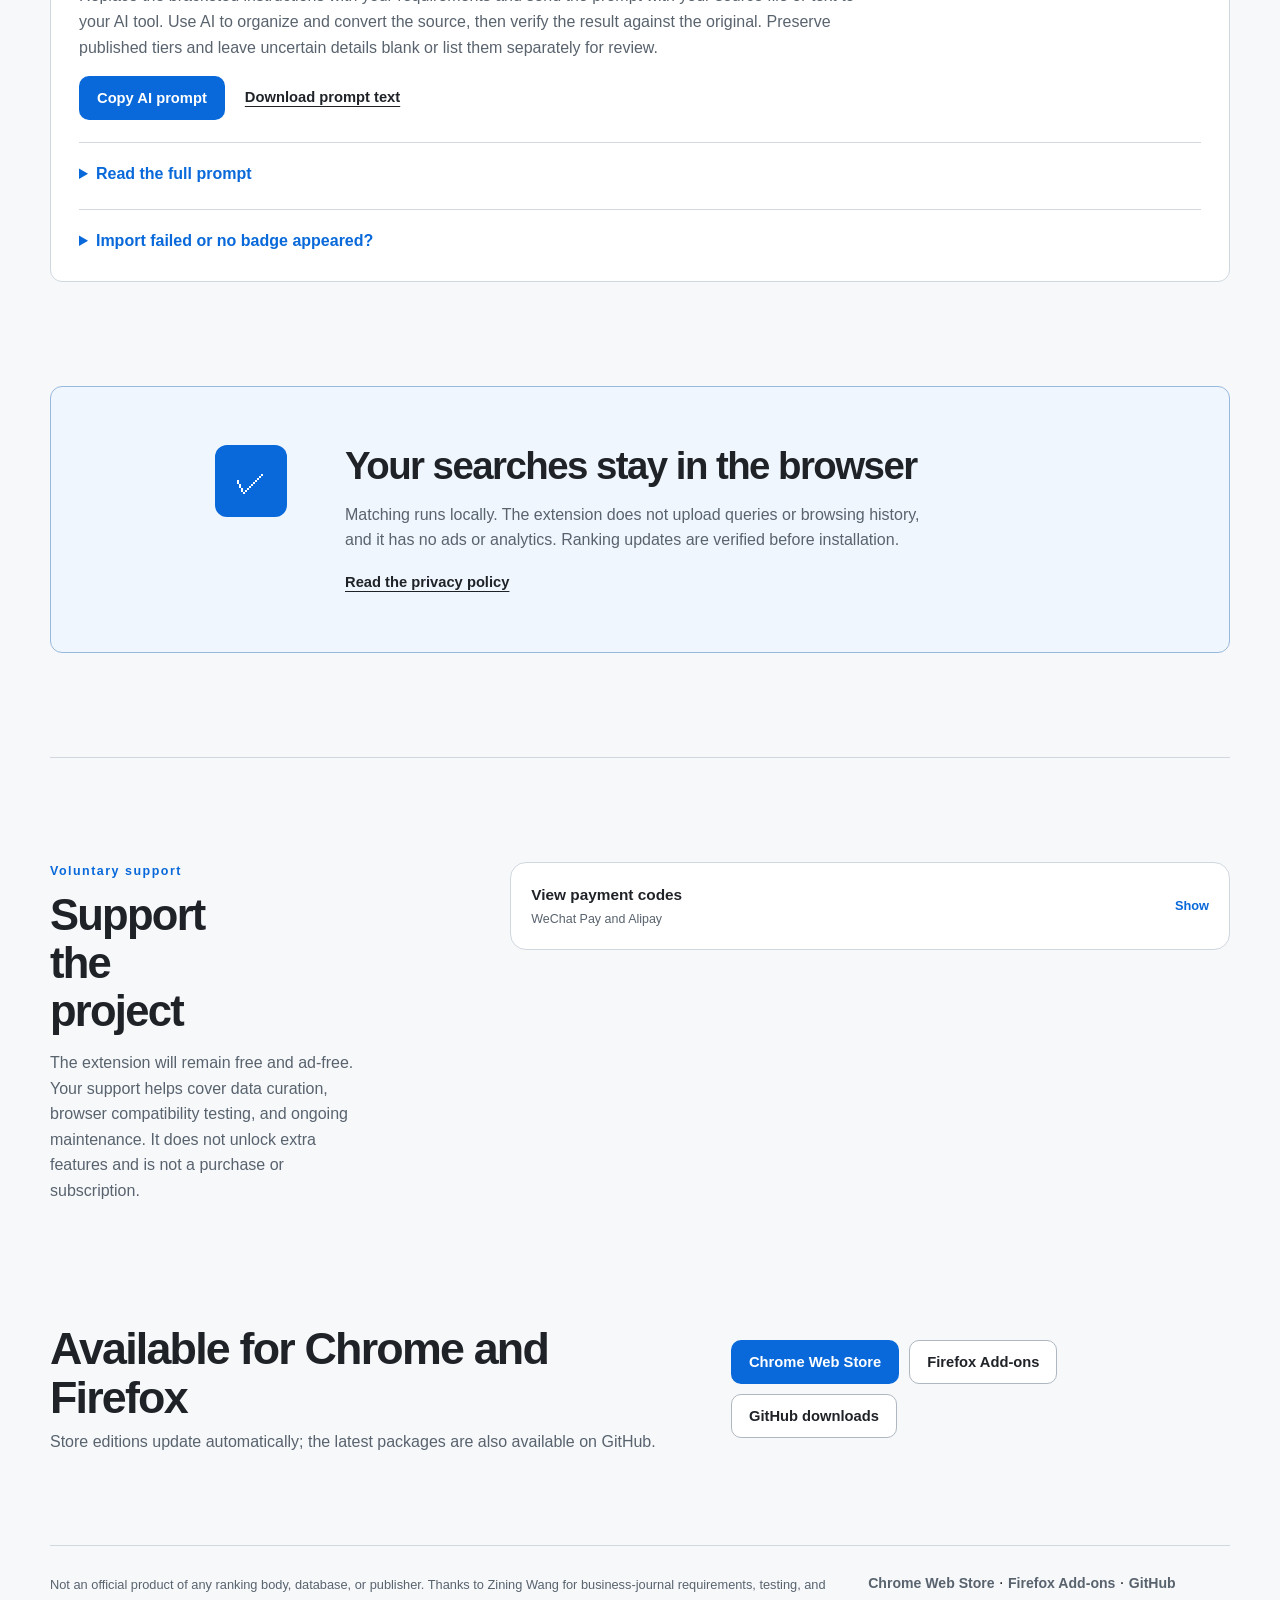
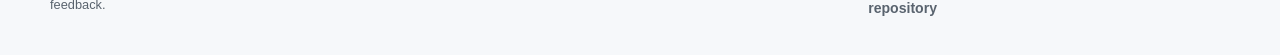
==== commit 92491388: "release: v0.13.0 custom indexes and CSV import guide" ====
--- a/docs/index.html
+++ b/docs/index.html
@@ -6,7 +6,7 @@
   <meta name="google" content="notranslate">
   <meta name="google-site-verification" content="rmyz9SUyBuZrdZ67i3fls0Q1gZlMisBlc8nYEHwJUdw" />
   <meta name="color-scheme" content="light dark">
-  <meta name="description" content="在常用学术检索与出版社公开页面的论文标题旁显示期刊会议等级、分区与收录信息，并按索引与等级筛选论文。">
+  <meta name="description" content="在论文标题旁查看期刊会议等级、分区与收录信息，支持导入多组自定义索引，并提供 CSV 模板与 AI 整理名单指南。">
   <link rel="canonical" href="https://polarislight.github.io/Journal-Conference-Rank-Assistant/">
   <link rel="icon" type="image/png" href="assets/icon128.png">
   <link rel="stylesheet" href="styles.css">
@@ -25,6 +25,7 @@
         <a href="https://addons.mozilla.org/addon/journal-conf-rank-assistant" data-zh="安装 Firefox 版" data-en="Install for Firefox">安装 Firefox 版</a>
         <a href="#preview" data-zh="效果" data-en="Preview">效果</a>
         <a href="#coverage" data-zh="支持内容" data-en="Coverage">支持内容</a>
+        <a href="#custom-indexes" data-zh="自定义索引" data-en="Custom indexes">自定义索引</a>
         <a href="#privacy" data-zh="隐私" data-en="Privacy">隐私</a>
         <a href="#support" data-zh="支持项目" data-en="Support">支持项目</a>
       </nav>
@@ -42,8 +43,9 @@
         <div class="hero-actions">
           <a class="button button-primary" href="https://chromewebstore.google.com/detail/ibanchmlkanbhbddpejommgfhpfofifm" data-zh="安装 Chrome 版" data-en="Install for Chrome">安装 Chrome 版</a>
           <a class="button button-secondary" href="https://addons.mozilla.org/addon/journal-conf-rank-assistant" data-zh="安装 Firefox 版" data-en="Install for Firefox">安装 Firefox 版</a>
-          <a class="text-link" href="https://github.com/PolarisLight/Journal-Conference-Rank-Assistant" data-zh="查看源代码" data-en="View source">查看源代码</a>
+          <a class="text-link" href="#custom-indexes" data-zh="用自己的期刊会议名单 →" data-en="Use your own venue list →">用自己的期刊会议名单 →</a>
         </div>
+        <p class="release-note"><a href="https://github.com/PolarisLight/Journal-Conference-Rank-Assistant/releases/tag/v0.13.0" data-zh="0.13.0 · 新增多组自定义索引" data-en="0.13.0 · Multiple custom index lists">0.13.0 · 新增多组自定义索引</a></p>
         <div class="store-stats" id="store-stats" hidden aria-live="polite">
           <div class="store-stats-counts">
             <a href="https://chromewebstore.google.com/detail/ibanchmlkanbhbddpejommgfhpfofifm"><strong id="chrome-users">—</strong><span data-zh="Chrome 用户" data-en="Chrome users">Chrome 用户</span></a>
@@ -92,6 +94,80 @@
           <div><h3 data-zh="悬停再看细节" data-en="Hover for the details">悬停再看细节</h3><p data-zh="想细看时，把鼠标放到标签或期刊会议名称上。年份、指标说明、出版社和研究方向会出现在浮层里。" data-en="Hover over a badge or venue to see years, metric notes, publishers, and research areas.">想细看时，把鼠标放到标签或期刊会议名称上。年份、指标说明、出版社和研究方向会出现在浮层里。</p></div>
           <div class="hover-sample" tabindex="0"><span data-zh="把鼠标放这里" data-en="Hover here">把鼠标放这里</span><div class="sample-tooltip" role="tooltip"><strong>Nature</strong><span data-zh="出版商：Springer Nature" data-en="Publisher: Springer Nature">出版商：Springer Nature</span><span data-zh="方向：综合科学" data-en="Area: Multidisciplinary science">方向：综合科学</span></div></div>
         </article>
+      </div>
+    </section>
+    <section class="section custom-index-section" id="custom-indexes" aria-labelledby="custom-index-title">
+      <div class="section-heading">
+        <h2 id="custom-index-title" data-zh="把自己的目录变成论文标签" data-en="Turn your own lists into paper badges">把自己的目录变成论文标签</h2>
+        <p data-zh="经管、其他学科，或学校、院系的认定名单，都可以自行导入。一份 CSV 是一组索引，每组独立命名，同一期刊可同时命中多组。需要扩展 0.13.0 或更新版本。" data-en="Import business, other subject, university, or department lists. Each CSV creates one independently named index; a venue can appear in multiple indexes. Requires extension version 0.13.0 or later.">经管、其他学科，或学校、院系的认定名单，都可以自行导入。一份 CSV 是一组索引，每组独立命名，同一期刊可同时命中多组。需要扩展 0.13.0 或更新版本。</p>
+      </div>
+      <div class="custom-index-actions">
+        <a class="button button-primary" href="downloads/custom-index-template.csv" download="custom-index-template.csv" data-zh="下载 CSV 模板" data-en="Download CSV template">下载 CSV 模板</a>
+        <a class="button button-secondary" href="#ai-index-prompt" data-zh="用 AI 整理名单" data-en="Prepare a list with AI">用 AI 整理名单</a>
+        <a class="text-link" href="https://github.com/PolarisLight/Journal-Conference-Rank-Assistant/releases/tag/v0.13.0" data-zh="下载 0.13.0" data-en="Download 0.13.0">下载 0.13.0</a>
+      </div>
+      <div class="custom-index-layout">
+        <ol class="index-steps">
+          <li><h3 data-zh="准备要使用的名单" data-en="Choose your source list">准备要使用的名单</h3><p data-zh="使用机构发布的目录、学校文件、PDF 或表格，并确认适用年份。只有学科或评价体系名称时，先让具备联网能力的 AI 找到发布机构的原始名单，确认范围后再转换。" data-en="Use a list, university document, PDF, or spreadsheet from its issuing body, and check the year. If you only have a subject or ranking system in mind, ask a web-enabled AI to locate the original list and confirm its scope before converting it.">使用机构发布的目录、学校文件、PDF 或表格，并确认适用年份。只有学科或评价体系名称时，先让具备联网能力的 AI 找到发布机构的原始名单，确认范围后再转换。</p></li>
+          <li><h3 data-zh="填模板，或让 AI 转成 CSV" data-en="Fill the template or ask AI to convert it">填模板，或让 AI 转成 CSV</h3><p data-zh="按固定四列填写，也可把下方提示词连同原始名单交给 AI，生成可下载的 CSV。模板中的“示例A”“示例B”仅演示格式，请替换为自己的等级。" data-en="Fill the four columns shown here, or give an AI the prompt below together with your source list and request a downloadable CSV. The template tiers 示例A and 示例B demonstrate the format; replace them with your own tiers.">按固定四列填写，也可把下方提示词连同原始名单交给 AI，生成可下载的 CSV。模板中的“示例A”“示例B”仅演示格式，请替换为自己的等级。</p></li>
+          <li><h3 data-zh="核对后保存为 CSV UTF-8" data-en="Check the result and save as CSV UTF-8">核对后保存为 CSV UTF-8</h3><p data-zh="对照原目录抽查名称和等级，检查条目数量。ISSN 不确定就留空。Excel 中选择“CSV UTF-8（逗号分隔）”；AI 只返回文本时，将 CSV 代码块内的内容另存为 UTF-8 的 .csv 文件。" data-en="Compare names, tiers, and the entry count against the source. Leave uncertain ISSNs blank. In Excel, select CSV UTF-8 (Comma delimited). If AI returns text, save only the content inside its CSV code block as a UTF-8 .csv file.">对照原目录抽查名称和等级，检查条目数量。ISSN 不确定就留空。Excel 中选择“CSV UTF-8（逗号分隔）”；AI 只返回文本时，将 CSV 代码块内的内容另存为 UTF-8 的 .csv 文件。</p></li>
+          <li><h3 data-zh="导入，并填写组名" data-en="Import the file and name the index">导入，并填写组名</h3><p data-zh="打开扩展弹窗 → 管理自定义索引 → 选择 CSV 文件。在“索引名称”输入框填写组名，例如“经管目录 2026”，检查预览后点击“导入索引”。刷新已打开的论文页，即可查看标签并按这组索引筛选。" data-en="Open the extension popup → Manage custom indexes → Choose CSV file. Enter the group name, such as Business list 2026, in Index name. Check the preview and click Import index. Refresh open paper pages to see badges and filter by the new index.">打开扩展弹窗 → 管理自定义索引 → 选择 CSV 文件。在“索引名称”输入框填写组名，例如“经管目录 2026”，检查预览后点击“导入索引”。刷新已打开的论文页，即可查看标签并按这组索引筛选。</p></li>
+        </ol>
+        <aside class="index-format" aria-labelledby="index-format-title">
+          <h3 id="index-format-title" data-zh="CSV 固定四列" data-en="Four fixed CSV columns">CSV 固定四列</h3>
+          <code class="csv-header">名称,等级,ISSN,别名</code>
+          <table>
+            <thead><tr><th data-zh="列名" data-en="Header">列名</th><th data-zh="怎么填写" data-en="What to enter">怎么填写</th></tr></thead>
+            <tbody>
+              <tr><th scope="row">名称</th><td data-zh="必填：期刊或会议的完整名称。" data-en="Required: the full journal or conference name.">必填：期刊或会议的完整名称。</td></tr>
+              <tr><th scope="row">等级</th><td data-zh="自由填写 A、B、重点等；留空显示“收录”。" data-en="Any tier, such as A, B, or Priority. Blank values display as 收录 (included).">自由填写 A、B、重点等；留空显示“收录”。</td></tr>
+              <tr><th scope="row">ISSN</th><td data-zh="选填，如 0025-1909；多个值用分号分隔。" data-en="Optional, e.g. 0025-1909. Separate multiple values with semicolons.">选填，如 0025-1909；多个值用分号分隔。</td></tr>
+              <tr><th scope="row">别名</th><td data-zh="选填：简称、其他名称；多个值用分号分隔。" data-en="Optional: abbreviations or alternative names, separated by semicolons.">选填：简称、其他名称；多个值用分号分隔。</td></tr>
+            </tbody>
+          </table>
+          <p class="index-name-note" data-zh="“索引名称”就是组名，在管理页填写。CSV 的“名称”列用于期刊或会议，不用于填写组名。英文界面也使用这四个中文表头。" data-en="Index name is the group name entered on the management page. The 名称 column contains venue names. Keep these four Chinese headers even when using the English interface.">“索引名称”就是组名，在管理页填写。CSV 的“名称”列用于期刊或会议，不用于填写组名。英文界面也使用这四个中文表头。</p>
+          <div class="custom-label-example"><span class="rank-badge badge-custom" data-zh="自定义：经管目录 2026 A" data-en="Custom: Business list 2026 A">自定义：经管目录 2026 A</span><small data-zh="标签示例 · 等级由用户目录提供" data-en="Example badge · Tier supplied by the user list">标签示例 · 等级由用户目录提供</small></div>
+          <p class="index-limits" data-zh="最多 30 组；每组最多 50,000 条，每个文件不超过 5 MB。目录保存在当前浏览器本地，可分别启停、导出备份和删除。" data-en="Up to 30 indexes, 50,000 entries per index, and 5 MB per file. Lists stay in this browser and can be enabled, disabled, exported, or deleted independently.">最多 30 组；每组最多 50,000 条，每个文件不超过 5 MB。目录保存在当前浏览器本地，可分别启停、导出备份和删除。</p>
+        </aside>
+      </div>
+      <div class="ai-index-guide" id="ai-index-prompt">
+        <h3 data-zh="把这段提示词交给 AI" data-en="Give this prompt to your AI tool">把这段提示词交给 AI</h3>
+        <p data-zh="先把方括号里的内容换成你的要求，再连同名单文件或原文一起发送给常用 AI 工具。AI 用于整理、转换资料；生成后仍需对照原始名单核对。资料中的等级保留原样，无法确认的信息留空或单独列为待核项。" data-en="Replace the bracketed instructions with your requirements and send the prompt with your source file or text to your AI tool. Use AI to organize and convert the source, then verify the result against the original. Preserve published tiers and leave uncertain details blank or list them separately for review.">先把方括号里的内容换成你的要求，再连同名单文件或原文一起发送给常用 AI 工具。AI 用于整理、转换资料；生成后仍需对照原始名单核对。资料中的等级保留原样，无法确认的信息留空或单独列为待核项。</p>
+        <div class="prompt-actions"><button class="button button-primary" id="copy-index-prompt" type="button" data-zh="复制 AI 提示词" data-en="Copy AI prompt">复制 AI 提示词</button><a class="text-link" id="download-index-prompt" href="downloads/custom-index-ai-prompt-zh.txt" download data-zh="下载提示词文本" data-en="Download prompt text">下载提示词文本</a><span id="copy-index-status" role="status" aria-live="polite"></span></div>
+        <details class="prompt-details"><summary data-zh="展开查看完整提示词" data-en="Read the full prompt">展开查看完整提示词</summary><pre id="index-prompt-zh" data-language-only="zh">请根据我提供的原始名单，为“期刊会议等级与分区助手”创建一份可导入的 CSV 文件。
+
+我的目标：[填写目录名称、适用年份和学科/机构范围]
+资料：[上传 PDF/表格，粘贴名单原文，或提供发布机构的链接]
+等级规则：[保留原目录等级；没有分级则留空；如需转换，明确写出对应关系]
+
+请遵守以下规则：
+1. 只根据提供且能够读取、核实的资料整理。先核对发布机构、年份和范围；链接无法读取时，请我提供文件或原文。
+2. 表头必须依次为：名称,等级,ISSN,别名。不要增加其他列。每行只放一期刊或会议。
+3. “名称”必填，使用完整期刊/会议名称；保留 Workshop、Findings 等限定词。“等级”按上述规则填写，未分级则留空。
+4. ISSN 和别名选填。ISSN 保留为 1234-567X 这样的文本格式，不能确认就留空；多个 ISSN 或别名用英文分号分隔。
+5. 不要凭记忆补充期刊、会议、等级、ISSN 或别名。相同来源的同等级重复行合并；同一名称、别名或 ISSN 对应不同等级时，单独列出冲突让我确认。
+6. 输出逗号分隔的 UTF-8 CSV，优先使用带 BOM 的编码以便 Excel 打开。每个单元格用双引号包围，内容中的双引号写成两个双引号，空值写为 ""。
+7. 组名不写进 CSV。我会在扩展管理页的“索引名称”输入框单独填写。
+8. 优先提供可下载的 .csv 文件；若只能输出文本，请将 CSV 放在一个代码块内。数据来源、条目总数和待核项放在单独的说明中，不写进 CSV。
+
+请先检查列数、名称是否为空、重复与等级冲突，再交付文件。</pre><pre id="index-prompt-en" data-language-only="en" hidden>Create an importable CSV for Journal &amp; Conference Rank Assistant from the source list I provide.
+
+My goal: [list name, year, and subject or institution scope]
+Source: [attach a PDF/spreadsheet, paste the original list, or give the issuing body's URL]
+Tier rules: [preserve the original tiers; leave blank if unranked; state any requested mapping explicitly]
+
+Requirements:
+1. Use only supplied material you can read and verify. Check the issuer, year, and scope first. If a URL cannot be read, ask me for the file or original text.
+2. Use exactly these four headers in this order: 名称,等级,ISSN,别名. Add no other columns. Each row represents one journal or conference.
+3. 名称 is required and must contain the full venue name. Preserve qualifiers such as Workshop and Findings. Fill 等级 using my rules, or leave it blank if unranked.
+4. ISSN and 别名 are optional. Keep ISSNs as text, such as 1234-567X. Leave uncertain values blank. Separate multiple ISSNs or aliases with semicolons.
+5. Do not invent venues, tiers, ISSNs, or aliases from memory. Merge same-venue duplicates with the same tier. List conflicts involving a shared name, alias, or ISSN with different tiers separately for my confirmation.
+6. Produce comma-delimited UTF-8 CSV, preferably with a BOM for Excel. Enclose every cell in double quotes, escape embedded double quotes by doubling them, and represent empty values as "".
+7. Do not put the index group name in the CSV. I will enter it separately in Index name on the extension's management page.
+8. Prefer a downloadable .csv file. If you can only return text, place CSV in a single code block. Keep sources, the entry count, and unresolved items in a separate note outside the CSV.
+
+Check column counts, missing venue names, duplicates, and tier conflicts before delivering the file.</pre></details>
+        <details class="index-troubleshooting"><summary data-zh="导入失败或网页没有显示？" data-en="Import failed or no badge appeared?">导入失败或网页没有显示？</summary><ul><li data-zh="按导入页面显示的行号修正列数、空名称、ISSN 格式或等级冲突；用逗号分列、分号分隔多个别名。" data-en="Use the reported row numbers to fix column counts, missing names, ISSN formatting, or tier conflicts. Use commas between columns and semicolons between aliases.">按导入页面显示的行号修正列数、空名称、ISSN 格式或等级冲突；用逗号分列、分号分隔多个别名。</li><li data-zh="网页匹配的是期刊或会议来源。核对完整名称、网页使用的简称和可靠 ISSN；缺少来源信息时可能无法匹配。" data-en="Matching uses the journal or conference source. Check full names, abbreviations shown on the page, and reliable ISSNs. Pages without usable venue information may not match.">网页匹配的是期刊或会议来源。核对完整名称、网页使用的简称和可靠 ISSN；缺少来源信息时可能无法匹配。</li><li data-zh="确认这组索引已启用，弹窗中的自定义标签显示已开启，并刷新论文页面。筛选时，同组所选等级取并集，不同组之间取交集。" data-en="Check that the index and custom badge display are enabled, then refresh the paper page. Selected tiers within one index use OR; different indexes use AND.">确认这组索引已启用，弹窗中的自定义标签显示已开启，并刷新论文页面。筛选时，同组所选等级取并集，不同组之间取交集。</li></ul></details>
       </div>
     </section>
     <section class="section privacy-section" id="privacy">
--- a/docs/styles.css
+++ b/docs/styles.css
@@ -106,7 +106,7 @@
 
 .site-nav {
   display: flex;
-  gap: 24px;
+  gap: 16px;
   white-space: nowrap;
 }
 
@@ -800,6 +800,47 @@
   font-size: 0.8rem;
 }
 
+.release-note { margin: 18px 0 0; font-size: 0.86rem; }
+.release-note a { color: var(--muted); text-underline-offset: 3px; }
+.custom-index-section { border-top: 1px solid var(--line); }
+#custom-index-title { text-wrap: balance; }
+.custom-index-section .section-heading p { max-width: 76ch; }
+.custom-index-actions,
+.prompt-actions { display: flex; align-items: center; flex-wrap: wrap; gap: 14px 20px; }
+.custom-index-actions { margin-bottom: 36px; }
+.custom-index-layout { display: grid; grid-template-columns: minmax(0, 1.15fr) minmax(0, 0.85fr); gap: 48px; align-items: start; }
+.index-steps { margin: 0; padding-left: 1.6em; }
+.index-steps li { padding: 0 0 25px 8px; }
+.index-steps li::marker { color: var(--accent); font-size: 1.1rem; font-weight: 750; }
+.index-steps h3,
+.index-format h3,
+.ai-index-guide h3 { margin: 0 0 8px; font-size: 1.18rem; }
+.index-steps p { margin: 0; color: var(--muted); }
+.index-format { min-width: 0; padding: 24px; border: 1px solid var(--line); border-radius: var(--radius); background: var(--surface); }
+.csv-header { display: block; padding: 12px; margin: 18px 0; border-radius: 6px; background: var(--surface-soft); overflow-wrap: anywhere; }
+.index-format table { width: 100%; border-collapse: collapse; font-size: 0.9rem; }
+.index-format th,
+.index-format td { padding: 12px 0; border-bottom: 1px solid var(--line); text-align: left; vertical-align: top; }
+.index-format th:first-child { width: 66px; padding-right: 14px; }
+.index-format td { color: var(--muted); }
+.index-name-note { margin: 20px 0; font-size: 0.92rem; }
+.custom-label-example { display: flex; flex-wrap: wrap; gap: 10px; align-items: center; }
+.badge-custom { color: var(--accent); background: var(--surface-soft); border: 1px dashed var(--line-strong); }
+.custom-label-example small,
+.index-limits { color: var(--muted); font-size: 0.82rem; }
+.index-limits { margin: 20px 0 0; }
+.ai-index-guide { margin-top: 20px; padding: 28px; border: 1px solid var(--line); border-radius: var(--radius); background: var(--surface); scroll-margin-top: 90px; }
+.ai-index-guide > p { color: var(--muted); max-width: 90ch; }
+.prompt-actions .button { font-family: inherit; cursor: pointer; }
+#copy-index-status { color: var(--muted); font-size: 0.88rem; }
+.prompt-details,
+.index-troubleshooting { margin-top: 22px; border-top: 1px solid var(--line); padding-top: 18px; }
+.prompt-details summary,
+.index-troubleshooting summary { cursor: pointer; color: var(--accent); font-weight: 650; }
+.prompt-details pre { white-space: pre-wrap; overflow-wrap: anywhere; padding: 20px; margin-bottom: 0; background: var(--surface-soft); border-radius: 6px; font: 0.87rem/1.75 ui-monospace, SFMono-Regular, Consolas, monospace; }
+.index-troubleshooting li { margin: 10px 0; color: var(--muted); }
+#custom-indexes { scroll-margin-top: 70px; }
+
 @media (prefers-color-scheme: dark) {
   :root {
     --page: #0d1117;
@@ -828,9 +869,13 @@
   .support-payment { box-shadow: 0 14px 38px rgba(0, 0, 0, 0.24); }
 }
 
-@media (max-width: 960px) {
+@media (max-width: 1120px) {
   .site-nav { display: none; }
   .header-inner { grid-template-columns: minmax(0, 1fr) auto; }
+}
+
+@media (max-width: 960px) {
+  .custom-index-layout { grid-template-columns: 1fr; gap: 12px; }
   .hero {
     grid-template-columns: 1fr;
     min-height: auto;
@@ -860,6 +905,10 @@
 }
 
 @media (max-width: 640px) {
+  .custom-index-actions { align-items: flex-start; }
+  .index-format,
+  .ai-index-guide { padding: 20px; }
+  .prompt-details pre { padding: 14px; }
   .header-inner,
   main,
   footer {
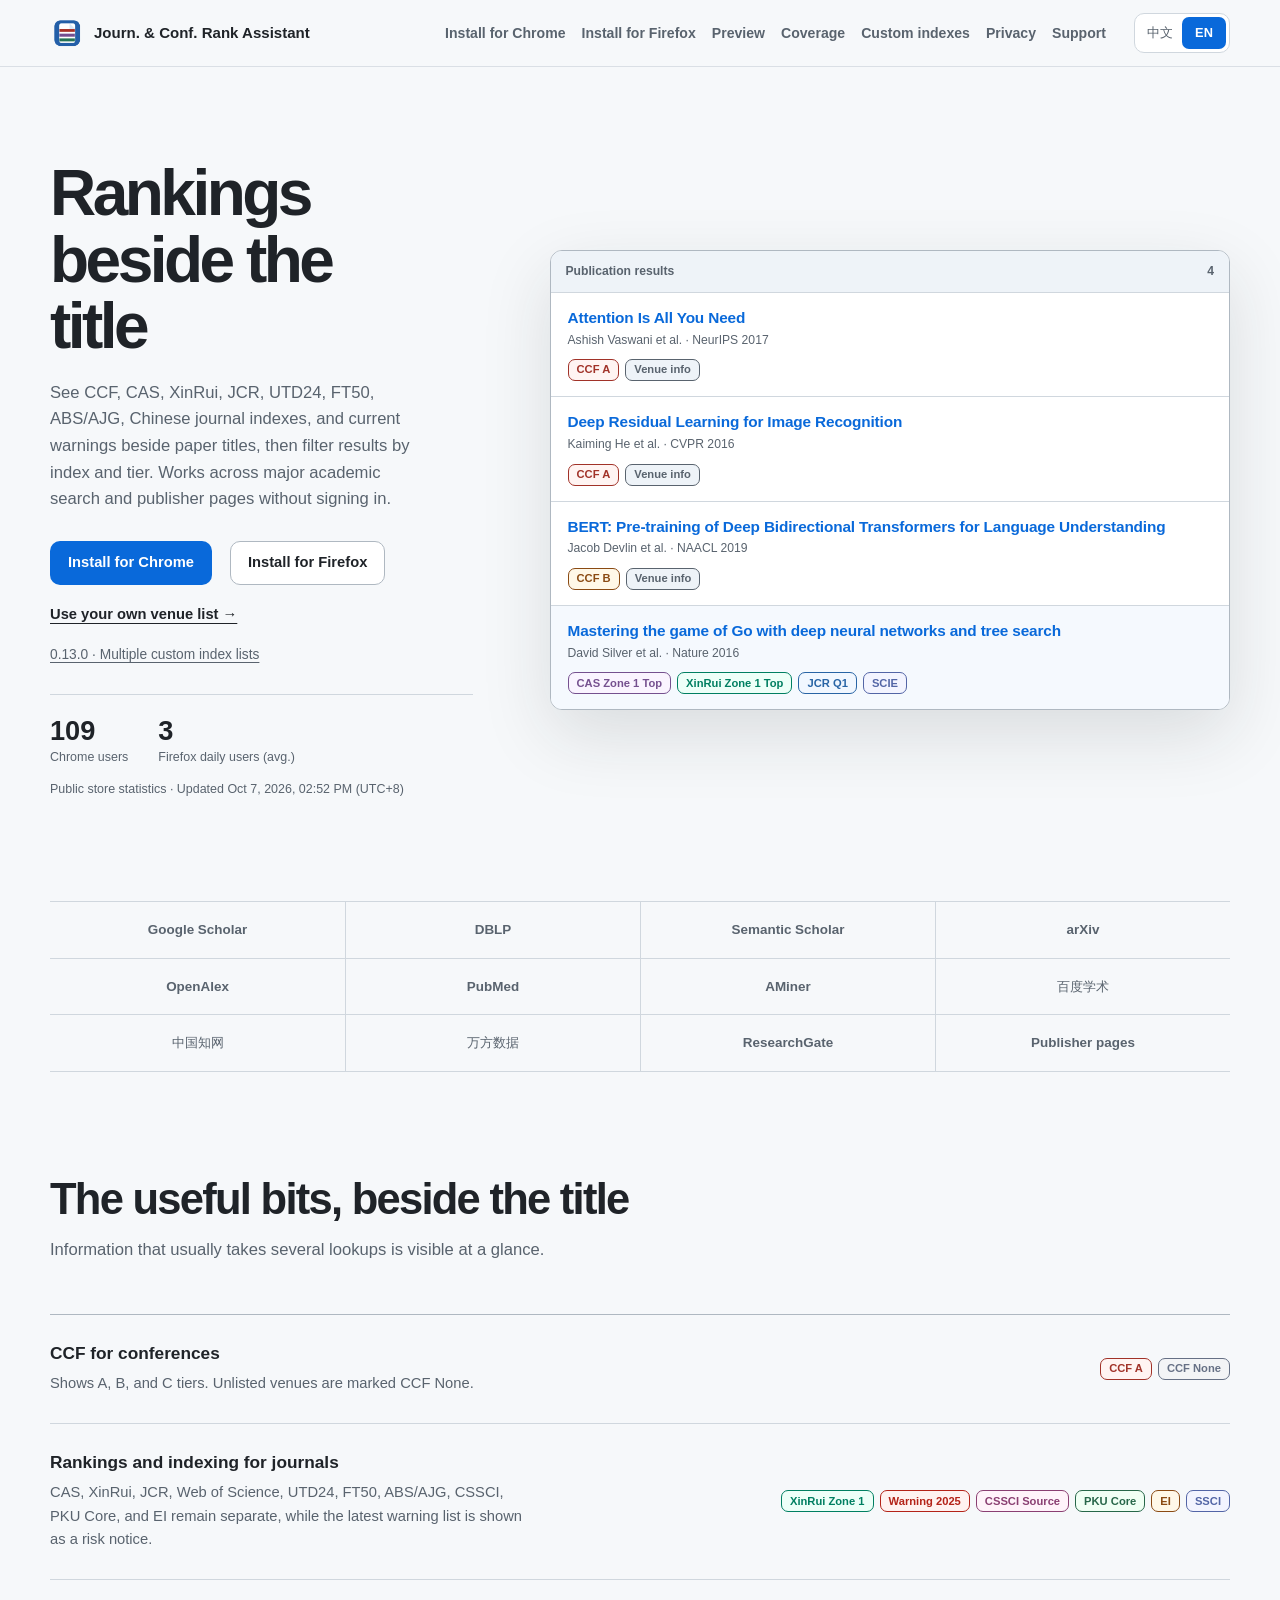
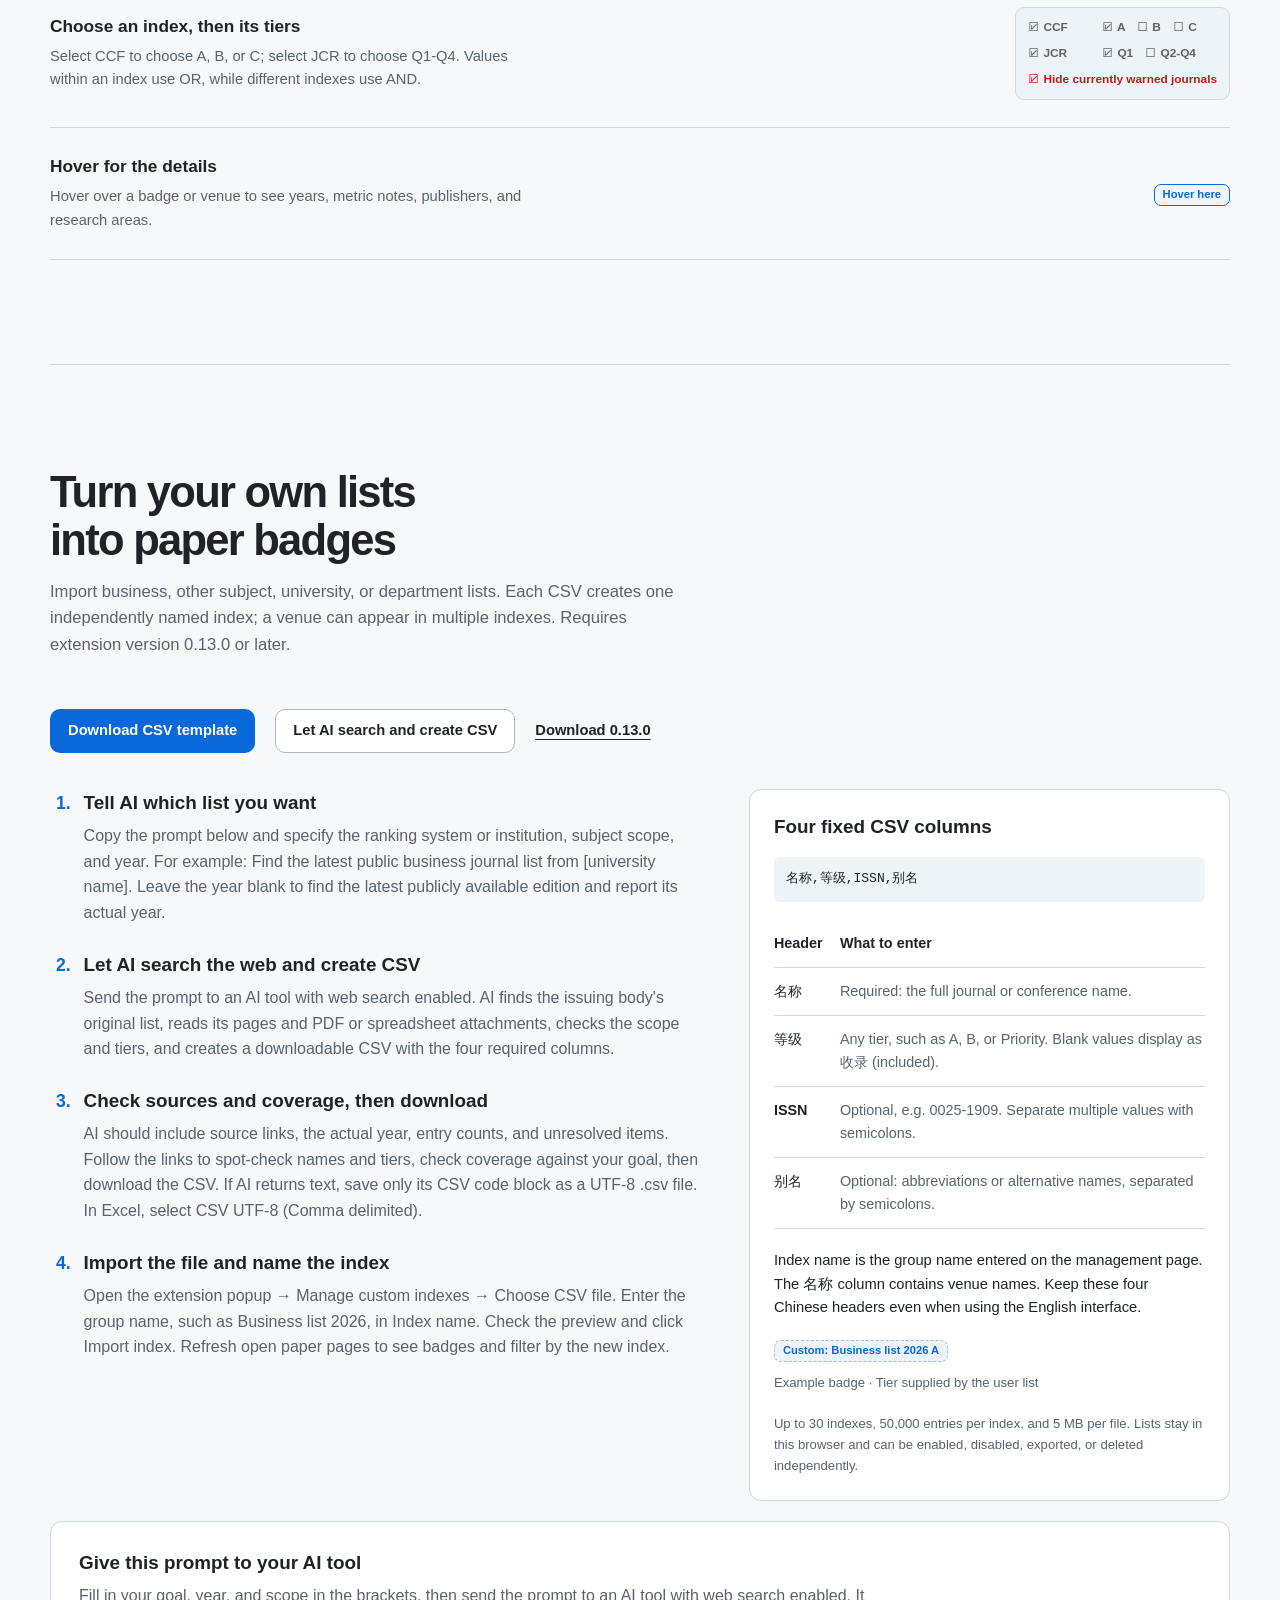
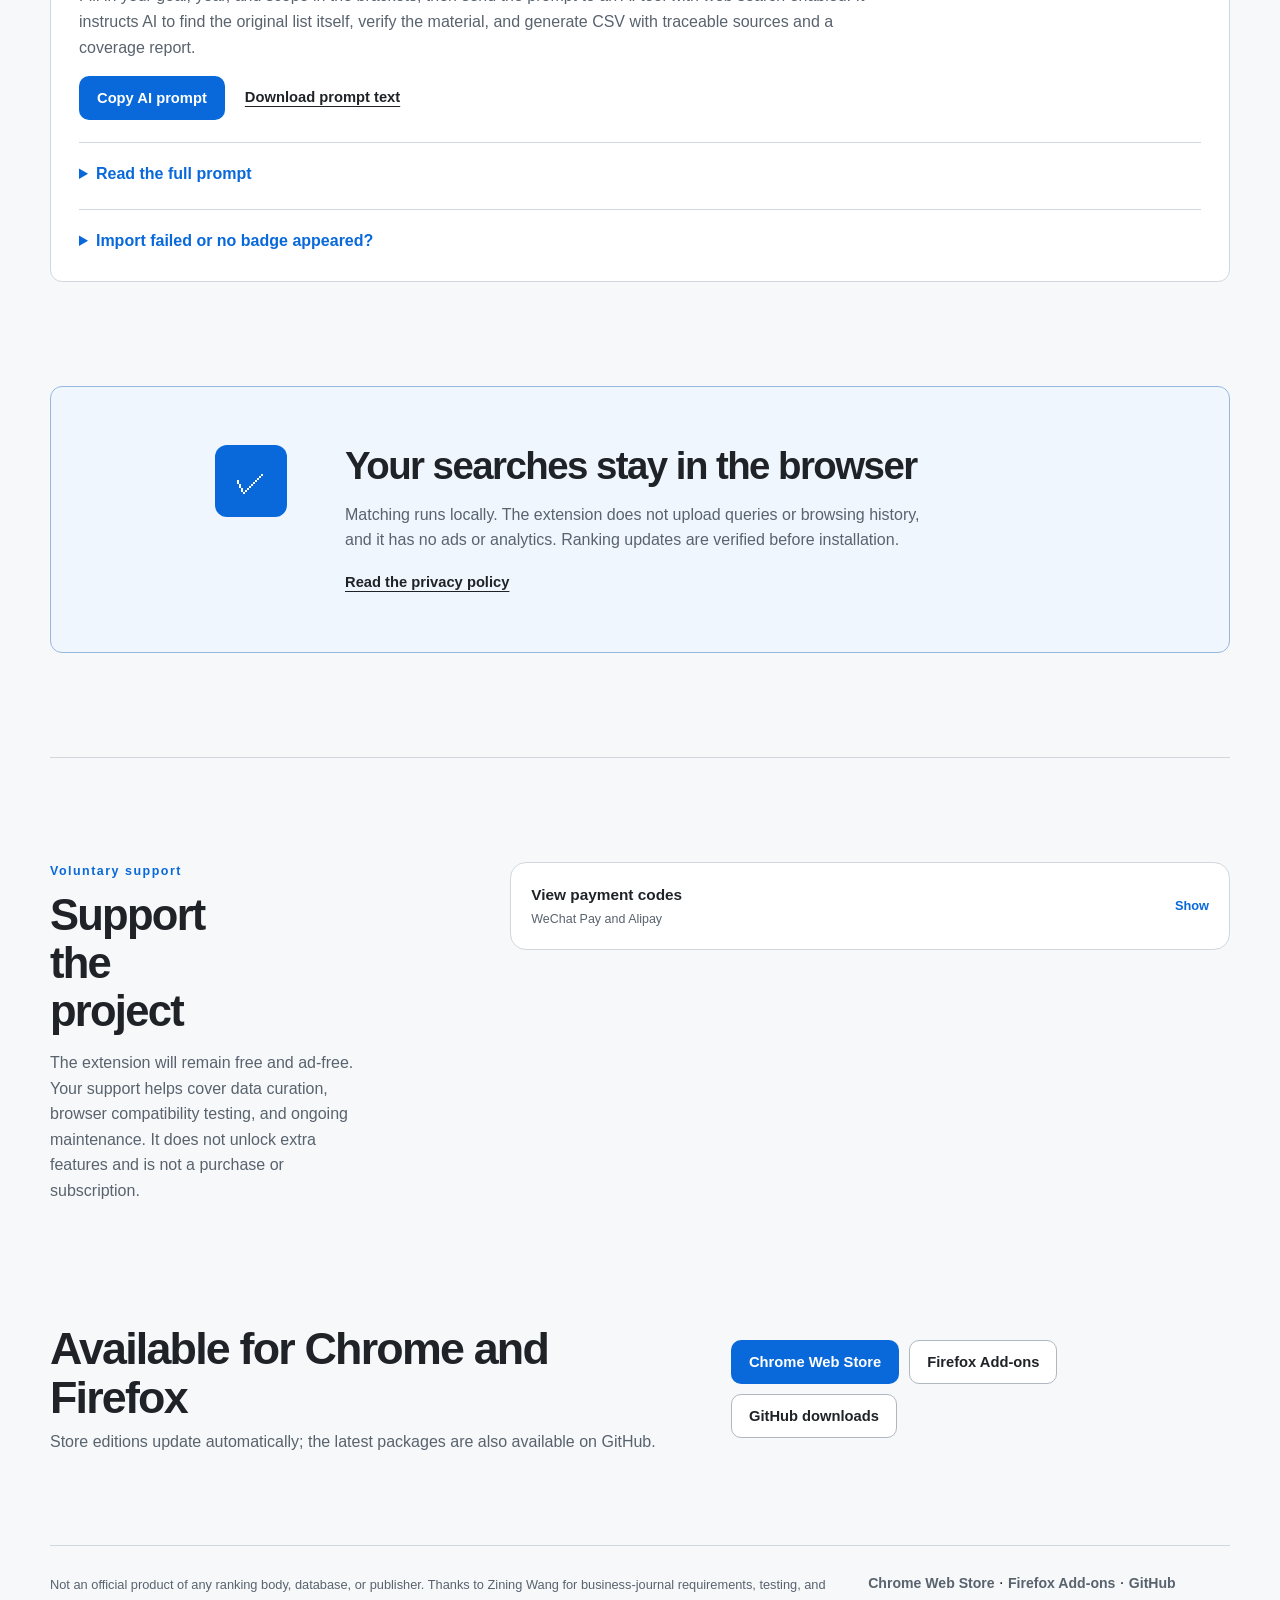
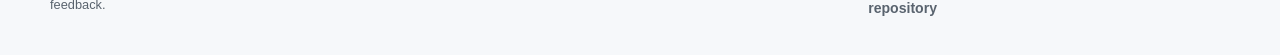
==== commit 984ff62a: "docs: let AI find official index lists and generate CSV" ====
--- a/docs/index.html
+++ b/docs/index.html
@@ -6,7 +6,7 @@
   <meta name="google" content="notranslate">
   <meta name="google-site-verification" content="rmyz9SUyBuZrdZ67i3fls0Q1gZlMisBlc8nYEHwJUdw" />
   <meta name="color-scheme" content="light dark">
-  <meta name="description" content="在论文标题旁查看期刊会议等级、分区与收录信息，支持导入多组自定义索引，并提供 CSV 模板与 AI 整理名单指南。">
+  <meta name="description" content="在论文标题旁查看期刊会议等级、分区与收录信息，支持导入多组自定义索引，并提供 CSV 模板与 AI 联网检索生成 CSV 指南。">
   <link rel="canonical" href="https://polarislight.github.io/Journal-Conference-Rank-Assistant/">
   <link rel="icon" type="image/png" href="assets/icon128.png">
   <link rel="stylesheet" href="styles.css">
@@ -103,14 +103,14 @@
       </div>
       <div class="custom-index-actions">
         <a class="button button-primary" href="downloads/custom-index-template.csv" download="custom-index-template.csv" data-zh="下载 CSV 模板" data-en="Download CSV template">下载 CSV 模板</a>
-        <a class="button button-secondary" href="#ai-index-prompt" data-zh="用 AI 整理名单" data-en="Prepare a list with AI">用 AI 整理名单</a>
+        <a class="button button-secondary" href="#ai-index-prompt" data-zh="让 AI 检索并生成 CSV" data-en="Let AI search and create CSV">让 AI 检索并生成 CSV</a>
         <a class="text-link" href="https://github.com/PolarisLight/Journal-Conference-Rank-Assistant/releases/tag/v0.13.0" data-zh="下载 0.13.0" data-en="Download 0.13.0">下载 0.13.0</a>
       </div>
       <div class="custom-index-layout">
         <ol class="index-steps">
-          <li><h3 data-zh="准备要使用的名单" data-en="Choose your source list">准备要使用的名单</h3><p data-zh="使用机构发布的目录、学校文件、PDF 或表格，并确认适用年份。只有学科或评价体系名称时，先让具备联网能力的 AI 找到发布机构的原始名单，确认范围后再转换。" data-en="Use a list, university document, PDF, or spreadsheet from its issuing body, and check the year. If you only have a subject or ranking system in mind, ask a web-enabled AI to locate the original list and confirm its scope before converting it.">使用机构发布的目录、学校文件、PDF 或表格，并确认适用年份。只有学科或评价体系名称时，先让具备联网能力的 AI 找到发布机构的原始名单，确认范围后再转换。</p></li>
-          <li><h3 data-zh="填模板，或让 AI 转成 CSV" data-en="Fill the template or ask AI to convert it">填模板，或让 AI 转成 CSV</h3><p data-zh="按固定四列填写，也可把下方提示词连同原始名单交给 AI，生成可下载的 CSV。模板中的“示例A”“示例B”仅演示格式，请替换为自己的等级。" data-en="Fill the four columns shown here, or give an AI the prompt below together with your source list and request a downloadable CSV. The template tiers 示例A and 示例B demonstrate the format; replace them with your own tiers.">按固定四列填写，也可把下方提示词连同原始名单交给 AI，生成可下载的 CSV。模板中的“示例A”“示例B”仅演示格式，请替换为自己的等级。</p></li>
-          <li><h3 data-zh="核对后保存为 CSV UTF-8" data-en="Check the result and save as CSV UTF-8">核对后保存为 CSV UTF-8</h3><p data-zh="对照原目录抽查名称和等级，检查条目数量。ISSN 不确定就留空。Excel 中选择“CSV UTF-8（逗号分隔）”；AI 只返回文本时，将 CSV 代码块内的内容另存为 UTF-8 的 .csv 文件。" data-en="Compare names, tiers, and the entry count against the source. Leave uncertain ISSNs blank. In Excel, select CSV UTF-8 (Comma delimited). If AI returns text, save only the content inside its CSV code block as a UTF-8 .csv file.">对照原目录抽查名称和等级，检查条目数量。ISSN 不确定就留空。Excel 中选择“CSV UTF-8（逗号分隔）”；AI 只返回文本时，将 CSV 代码块内的内容另存为 UTF-8 的 .csv 文件。</p></li>
+          <li><h3 data-zh="告诉 AI 你想要什么目录" data-en="Tell AI which list you want">告诉 AI 你想要什么目录</h3><p data-zh="复制下方提示词，填写评价体系或学校、学科范围和年份。例如：“检索某大学最新公开的经管期刊认定目录”（把“某大学”换成具体校名）。年份留空时，AI 会查找最新公开版本并注明实际年份。" data-en="Copy the prompt below and specify the ranking system or institution, subject scope, and year. For example: Find the latest public business journal list from [university name]. Leave the year blank to find the latest publicly available edition and report its actual year.">复制下方提示词，填写评价体系或学校、学科范围和年份。例如：“检索某大学最新公开的经管期刊认定目录”（把“某大学”换成具体校名）。年份留空时，AI 会查找最新公开版本并注明实际年份。</p></li>
+          <li><h3 data-zh="让 AI 自行联网检索并生成 CSV" data-en="Let AI search the web and create CSV">让 AI 自行联网检索并生成 CSV</h3><p data-zh="在开启联网搜索的 AI 工具中发送提示词。AI 会自行查找发布机构的原始目录，读取网页及 PDF、表格附件，核实范围和等级，再按固定四列生成可下载的 CSV。" data-en="Send the prompt to an AI tool with web search enabled. AI finds the issuing body's original list, reads its pages and PDF or spreadsheet attachments, checks the scope and tiers, and creates a downloadable CSV with the four required columns.">在开启联网搜索的 AI 工具中发送提示词。AI 会自行查找发布机构的原始目录，读取网页及 PDF、表格附件，核实范围和等级，再按固定四列生成可下载的 CSV。</p></li>
+          <li><h3 data-zh="检查来源与覆盖情况，下载文件" data-en="Check sources and coverage, then download">检查来源与覆盖情况，下载文件</h3><p data-zh="AI 应附上来源链接、实际年份、条目数量和待核项。沿链接抽查名称与等级，确认是否覆盖你的目标范围后下载 CSV。AI 只返回文本时，将 CSV 代码块内的内容另存为 UTF-8 的 .csv 文件；Excel 中选择“CSV UTF-8（逗号分隔）”。" data-en="AI should include source links, the actual year, entry counts, and unresolved items. Follow the links to spot-check names and tiers, check coverage against your goal, then download the CSV. If AI returns text, save only its CSV code block as a UTF-8 .csv file. In Excel, select CSV UTF-8 (Comma delimited).">AI 应附上来源链接、实际年份、条目数量和待核项。沿链接抽查名称与等级，确认是否覆盖你的目标范围后下载 CSV。AI 只返回文本时，将 CSV 代码块内的内容另存为 UTF-8 的 .csv 文件；Excel 中选择“CSV UTF-8（逗号分隔）”。</p></li>
           <li><h3 data-zh="导入，并填写组名" data-en="Import the file and name the index">导入，并填写组名</h3><p data-zh="打开扩展弹窗 → 管理自定义索引 → 选择 CSV 文件。在“索引名称”输入框填写组名，例如“经管目录 2026”，检查预览后点击“导入索引”。刷新已打开的论文页，即可查看标签并按这组索引筛选。" data-en="Open the extension popup → Manage custom indexes → Choose CSV file. Enter the group name, such as Business list 2026, in Index name. Check the preview and click Import index. Refresh open paper pages to see badges and filter by the new index.">打开扩展弹窗 → 管理自定义索引 → 选择 CSV 文件。在“索引名称”输入框填写组名，例如“经管目录 2026”，检查预览后点击“导入索引”。刷新已打开的论文页，即可查看标签并按这组索引筛选。</p></li>
         </ol>
         <aside class="index-format" aria-labelledby="index-format-title">
@@ -132,41 +132,43 @@
       </div>
       <div class="ai-index-guide" id="ai-index-prompt">
         <h3 data-zh="把这段提示词交给 AI" data-en="Give this prompt to your AI tool">把这段提示词交给 AI</h3>
-        <p data-zh="先把方括号里的内容换成你的要求，再连同名单文件或原文一起发送给常用 AI 工具。AI 用于整理、转换资料；生成后仍需对照原始名单核对。资料中的等级保留原样，无法确认的信息留空或单独列为待核项。" data-en="Replace the bracketed instructions with your requirements and send the prompt with your source file or text to your AI tool. Use AI to organize and convert the source, then verify the result against the original. Preserve published tiers and leave uncertain details blank or list them separately for review.">先把方括号里的内容换成你的要求，再连同名单文件或原文一起发送给常用 AI 工具。AI 用于整理、转换资料；生成后仍需对照原始名单核对。资料中的等级保留原样，无法确认的信息留空或单独列为待核项。</p>
+        <p data-zh="只需把方括号里的目标、年份和范围换成你的要求，发送给开启联网搜索的 AI 工具。提示词会让 AI 自行寻找原始目录、核实资料并生成 CSV，同时提供可追溯的来源和覆盖情况。" data-en="Fill in your goal, year, and scope in the brackets, then send the prompt to an AI tool with web search enabled. It instructs AI to find the original list itself, verify the material, and generate CSV with traceable sources and a coverage report.">只需把方括号里的目标、年份和范围换成你的要求，发送给开启联网搜索的 AI 工具。提示词会让 AI 自行寻找原始目录、核实资料并生成 CSV，同时提供可追溯的来源和覆盖情况。</p>
         <div class="prompt-actions"><button class="button button-primary" id="copy-index-prompt" type="button" data-zh="复制 AI 提示词" data-en="Copy AI prompt">复制 AI 提示词</button><a class="text-link" id="download-index-prompt" href="downloads/custom-index-ai-prompt-zh.txt" download data-zh="下载提示词文本" data-en="Download prompt text">下载提示词文本</a><span id="copy-index-status" role="status" aria-live="polite"></span></div>
-        <details class="prompt-details"><summary data-zh="展开查看完整提示词" data-en="Read the full prompt">展开查看完整提示词</summary><pre id="index-prompt-zh" data-language-only="zh">请根据我提供的原始名单，为“期刊会议等级与分区助手”创建一份可导入的 CSV 文件。
-
-我的目标：[填写目录名称、适用年份和学科/机构范围]
-资料：[上传 PDF/表格，粘贴名单原文，或提供发布机构的链接]
+        <details class="prompt-details"><summary data-zh="展开查看完整提示词" data-en="Read the full prompt">展开查看完整提示词</summary><pre id="index-prompt-zh" data-language-only="zh">请自行联网检索我想要的期刊或会议目录，核实原始资料，为“期刊会议等级与分区助手”创建一份可导入的 CSV 文件。
+
+我的目标：[填写评价体系或机构的具体名称、学科及覆盖范围；例如“某大学最新公开的经管期刊认定目录”，请将“某大学”换成具体校名]
+适用年份：[指定年份；留空则查找最新公开版本，并报告实际年份]
 等级规则：[保留原目录等级；没有分级则留空；如需转换，明确写出对应关系]
 
-请遵守以下规则：
-1. 只根据提供且能够读取、核实的资料整理。先核对发布机构、年份和范围；链接无法读取时，请我提供文件或原文。
-2. 表头必须依次为：名称,等级,ISSN,别名。不要增加其他列。每行只放一期刊或会议。
-3. “名称”必填，使用完整期刊/会议名称；保留 Workshop、Findings 等限定词。“等级”按上述规则填写，未分级则留空。
-4. ISSN 和别名选填。ISSN 保留为 1234-567X 这样的文本格式，不能确认就留空；多个 ISSN 或别名用英文分号分隔。
-5. 不要凭记忆补充期刊、会议、等级、ISSN 或别名。相同来源的同等级重复行合并；同一名称、别名或 ISSN 对应不同等级时，单独列出冲突让我确认。
-6. 输出逗号分隔的 UTF-8 CSV，优先使用带 BOM 的编码以便 Excel 打开。每个单元格用双引号包围，内容中的双引号写成两个双引号，空值写为 ""。
-7. 组名不写进 CSV。我会在扩展管理页的“索引名称”输入框单独填写。
-8. 优先提供可下载的 .csv 文件；若只能输出文本，请将 CSV 放在一个代码块内。数据来源、条目总数和待核项放在单独的说明中，不写进 CSV。
-
-请先检查列数、名称是否为空、重复与等级冲突，再交付文件。</pre><pre id="index-prompt-en" data-language-only="en" hidden>Create an importable CSV for Journal &amp; Conference Rank Assistant from the source list I provide.
-
-My goal: [list name, year, and subject or institution scope]
-Source: [attach a PDF/spreadsheet, paste the original list, or give the issuing body's URL]
+请完成以下工作：
+1. 根据目标自行设计检索词并搜索，优先查找发布机构的官方网站和原始目录。打开网页并读取关联的 PDF、Excel 或其他名单附件，核实发布机构、版本、年份和适用范围。
+2. 一个链接无法读取时，继续寻找同一机构的其他官方页面或可核验的原始文件。读取完整目录及分页内容，仅从能够核实的资料提取条目。资料不公开或只能获取部分内容时，明确报告已覆盖范围和缺失部分，不把部分名单称为完整目录。若当前工具无法联网，说明需要启用联网搜索模式。
+3. 表头必须依次为：名称,等级,ISSN,别名。不要增加其他列。每行只放一期刊或会议。
+4. “名称”必填，使用完整期刊/会议名称；保留 Workshop、Findings 等限定词。“等级”按上述规则填写，未分级则留空。
+5. ISSN 和别名选填。ISSN 保留为 1234-567X 这样的文本格式，不能确认就留空；多个 ISSN 或别名用英文分号分隔。
+6. 不凭记忆或搜索摘要补充期刊、会议、等级、ISSN 或别名。相同期刊或会议的同等级重复行合并；同一名称、别名或 ISSN 对应不同等级时，将冲突单独列为待核项，暂不放入 CSV。
+7. 输出逗号分隔的 UTF-8 CSV，优先使用带 BOM 的编码以便 Excel 打开。每个单元格用双引号包围，内容中的双引号写成两个双引号，空值写为 ""。
+8. 组名不写进 CSV。我会在扩展管理页的“索引名称”输入框单独填写。
+9. 优先提供可下载的 .csv 文件；若只能输出文本，请将 CSV 放在一个代码块内。另附说明，列出来源链接、目录名称与实际年份、原目录条目数（若可核实）、导出条目数、覆盖情况和待核项；这些说明不写进 CSV。
+
+请完成检索、核实和 CSV 格式检查后，直接交付文件与来源说明。</pre><pre id="index-prompt-en" data-language-only="en" hidden>Search the web yourself for the journal or conference list I want, verify the original material, and create an importable CSV for Journal &amp; Conference Rank Assistant.
+
+My goal: [specific ranking system or institution, subject, and coverage; for example, the latest public business journal list from a named university]
+Year: [requested year; leave blank to find the latest publicly available edition and report its actual year]
 Tier rules: [preserve the original tiers; leave blank if unranked; state any requested mapping explicitly]
 
-Requirements:
-1. Use only supplied material you can read and verify. Check the issuer, year, and scope first. If a URL cannot be read, ask me for the file or original text.
-2. Use exactly these four headers in this order: 名称,等级,ISSN,别名. Add no other columns. Each row represents one journal or conference.
-3. 名称 is required and must contain the full venue name. Preserve qualifiers such as Workshop and Findings. Fill 等级 using my rules, or leave it blank if unranked.
-4. ISSN and 别名 are optional. Keep ISSNs as text, such as 1234-567X. Leave uncertain values blank. Separate multiple ISSNs or aliases with semicolons.
-5. Do not invent venues, tiers, ISSNs, or aliases from memory. Merge same-venue duplicates with the same tier. List conflicts involving a shared name, alias, or ISSN with different tiers separately for my confirmation.
-6. Produce comma-delimited UTF-8 CSV, preferably with a BOM for Excel. Enclose every cell in double quotes, escape embedded double quotes by doubling them, and represent empty values as "".
-7. Do not put the index group name in the CSV. I will enter it separately in Index name on the extension's management page.
-8. Prefer a downloadable .csv file. If you can only return text, place CSV in a single code block. Keep sources, the entry count, and unresolved items in a separate note outside the CSV.
-
-Check column counts, missing venue names, duplicates, and tier conflicts before delivering the file.</pre></details>
+Complete the following:
+1. Choose search terms and search independently, prioritizing the issuing body's official website and original list. Open pages and read linked PDF, Excel, or other list attachments. Verify the issuer, edition, year, and scope.
+2. If a link is inaccessible, keep looking for other official pages or verifiable original files from the same institution. Read the full list and any paginated content. Extract only entries supported by material you can verify. If the list is not public or only partly accessible, state the coverage and missing portions; do not call a partial list complete. If your tool cannot access the web, explain that web search mode must be enabled.
+3. Use exactly these four headers in this order: 名称,等级,ISSN,别名. Add no other columns. Each row represents one journal or conference.
+4. 名称 is required and must contain the full venue name. Preserve qualifiers such as Workshop and Findings. Fill 等级 using my rules, or leave it blank if unranked.
+5. ISSN and 别名 are optional. Keep ISSNs as text, such as 1234-567X. Leave uncertain values blank. Separate multiple ISSNs or aliases with semicolons.
+6. Do not fill in venues, tiers, ISSNs, or aliases from memory or search snippets. Merge same-venue duplicates with the same tier. Put conflicts involving a shared name, alias, or ISSN with different tiers in the unresolved-items note and leave them out of the CSV for now.
+7. Produce comma-delimited UTF-8 CSV, preferably with a BOM for Excel. Enclose every cell in double quotes, escape embedded double quotes by doubling them, and represent empty values as "".
+8. Do not put the index group name in the CSV. I will enter it separately in Index name on the extension's management page.
+9. Prefer a downloadable .csv file. If you can only return text, place CSV in a single code block. Separately report source links, the list's title and actual year, its original entry count if verifiable, the exported entry count, coverage, and unresolved items. Keep this note outside the CSV.
+
+Complete the search, verification, and CSV format checks, then deliver the file and source report directly.</pre></details>
         <details class="index-troubleshooting"><summary data-zh="导入失败或网页没有显示？" data-en="Import failed or no badge appeared?">导入失败或网页没有显示？</summary><ul><li data-zh="按导入页面显示的行号修正列数、空名称、ISSN 格式或等级冲突；用逗号分列、分号分隔多个别名。" data-en="Use the reported row numbers to fix column counts, missing names, ISSN formatting, or tier conflicts. Use commas between columns and semicolons between aliases.">按导入页面显示的行号修正列数、空名称、ISSN 格式或等级冲突；用逗号分列、分号分隔多个别名。</li><li data-zh="网页匹配的是期刊或会议来源。核对完整名称、网页使用的简称和可靠 ISSN；缺少来源信息时可能无法匹配。" data-en="Matching uses the journal or conference source. Check full names, abbreviations shown on the page, and reliable ISSNs. Pages without usable venue information may not match.">网页匹配的是期刊或会议来源。核对完整名称、网页使用的简称和可靠 ISSN；缺少来源信息时可能无法匹配。</li><li data-zh="确认这组索引已启用，弹窗中的自定义标签显示已开启，并刷新论文页面。筛选时，同组所选等级取并集，不同组之间取交集。" data-en="Check that the index and custom badge display are enabled, then refresh the paper page. Selected tiers within one index use OR; different indexes use AND.">确认这组索引已启用，弹窗中的自定义标签显示已开启，并刷新论文页面。筛选时，同组所选等级取并集，不同组之间取交集。</li></ul></details>
       </div>
     </section>
